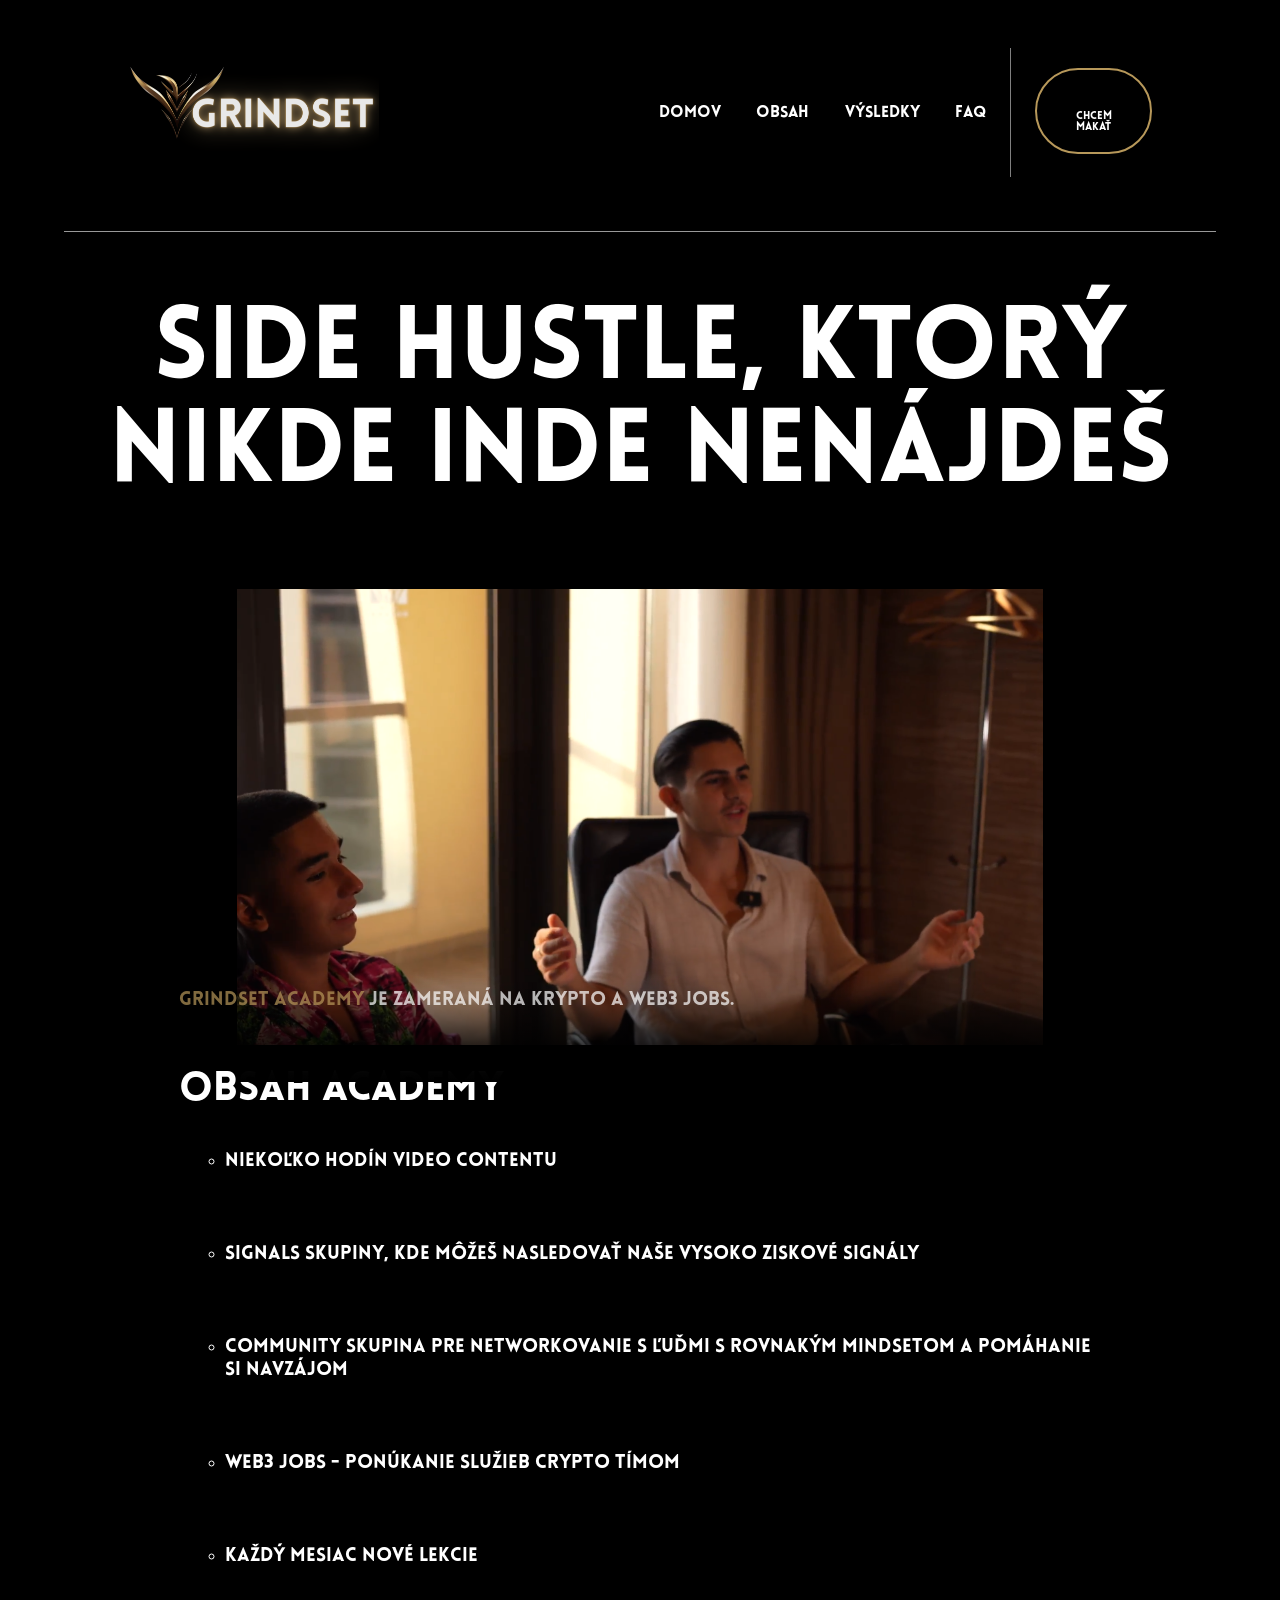
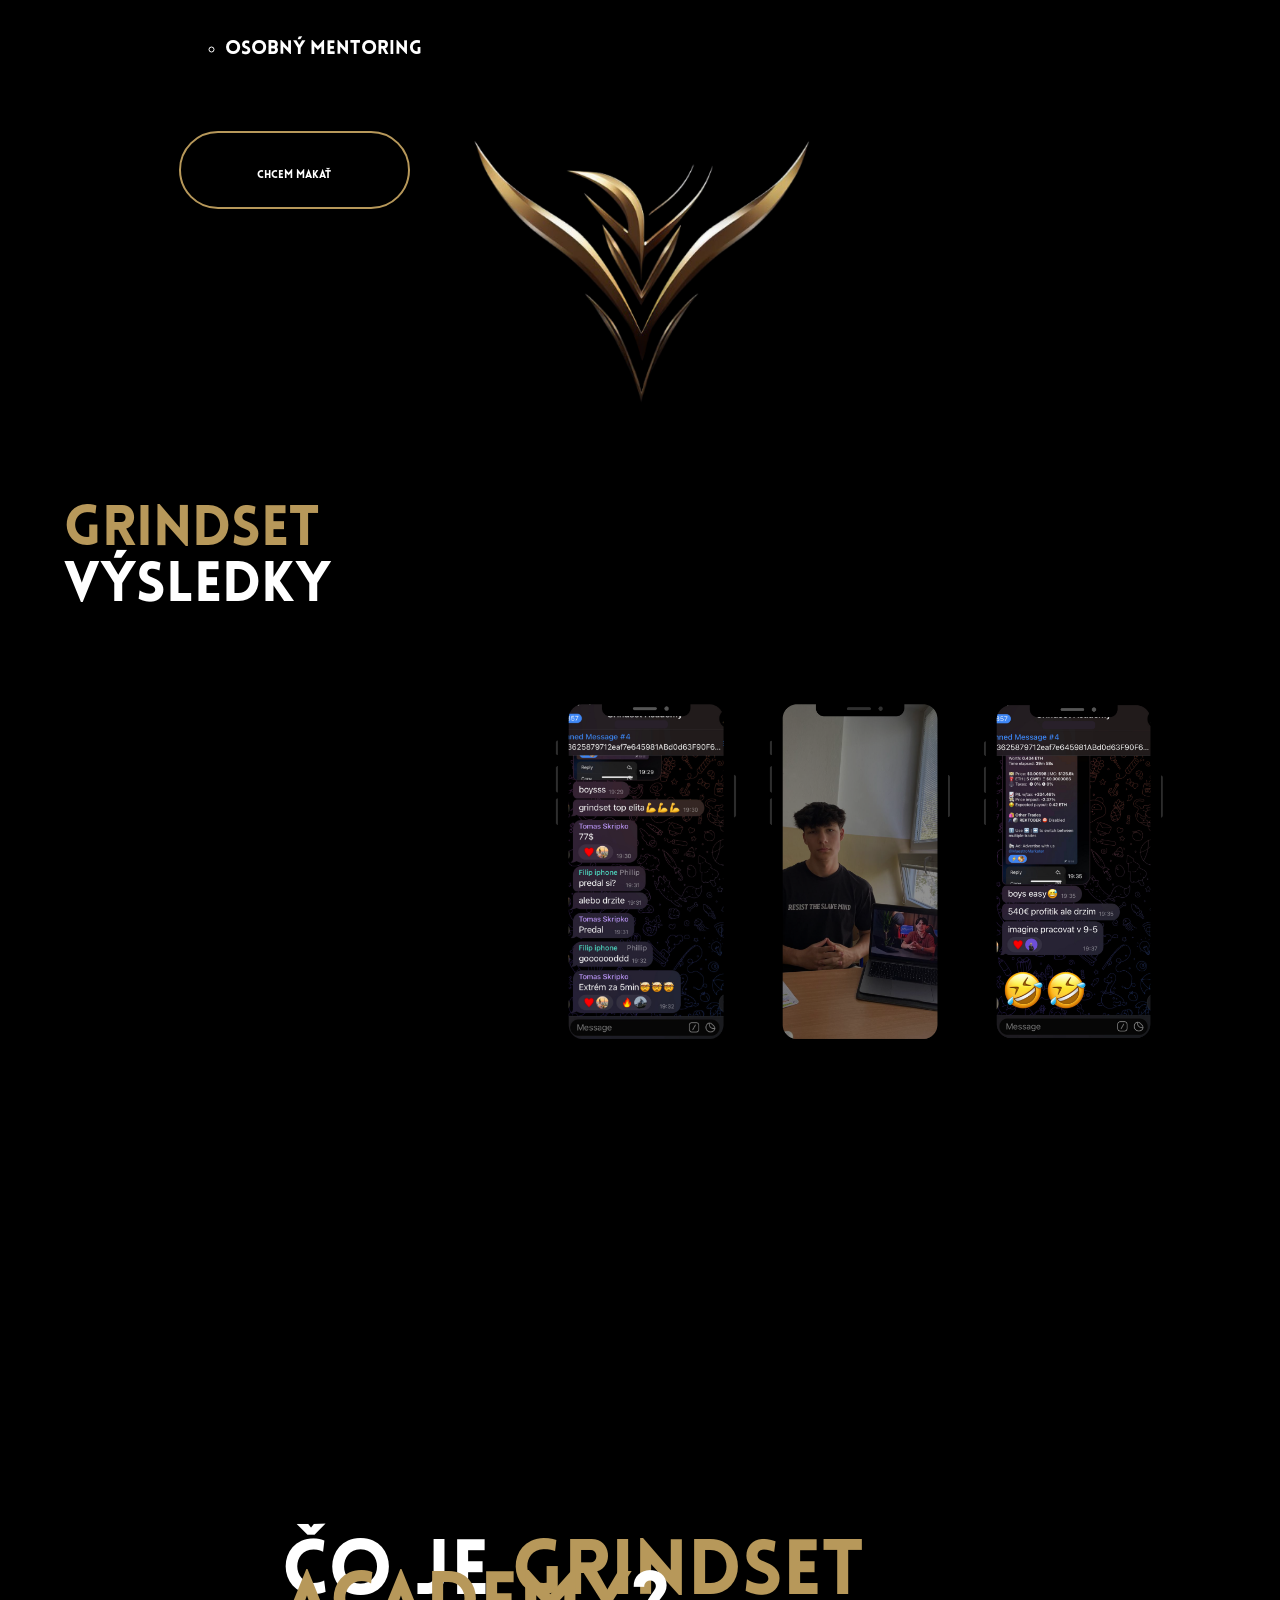
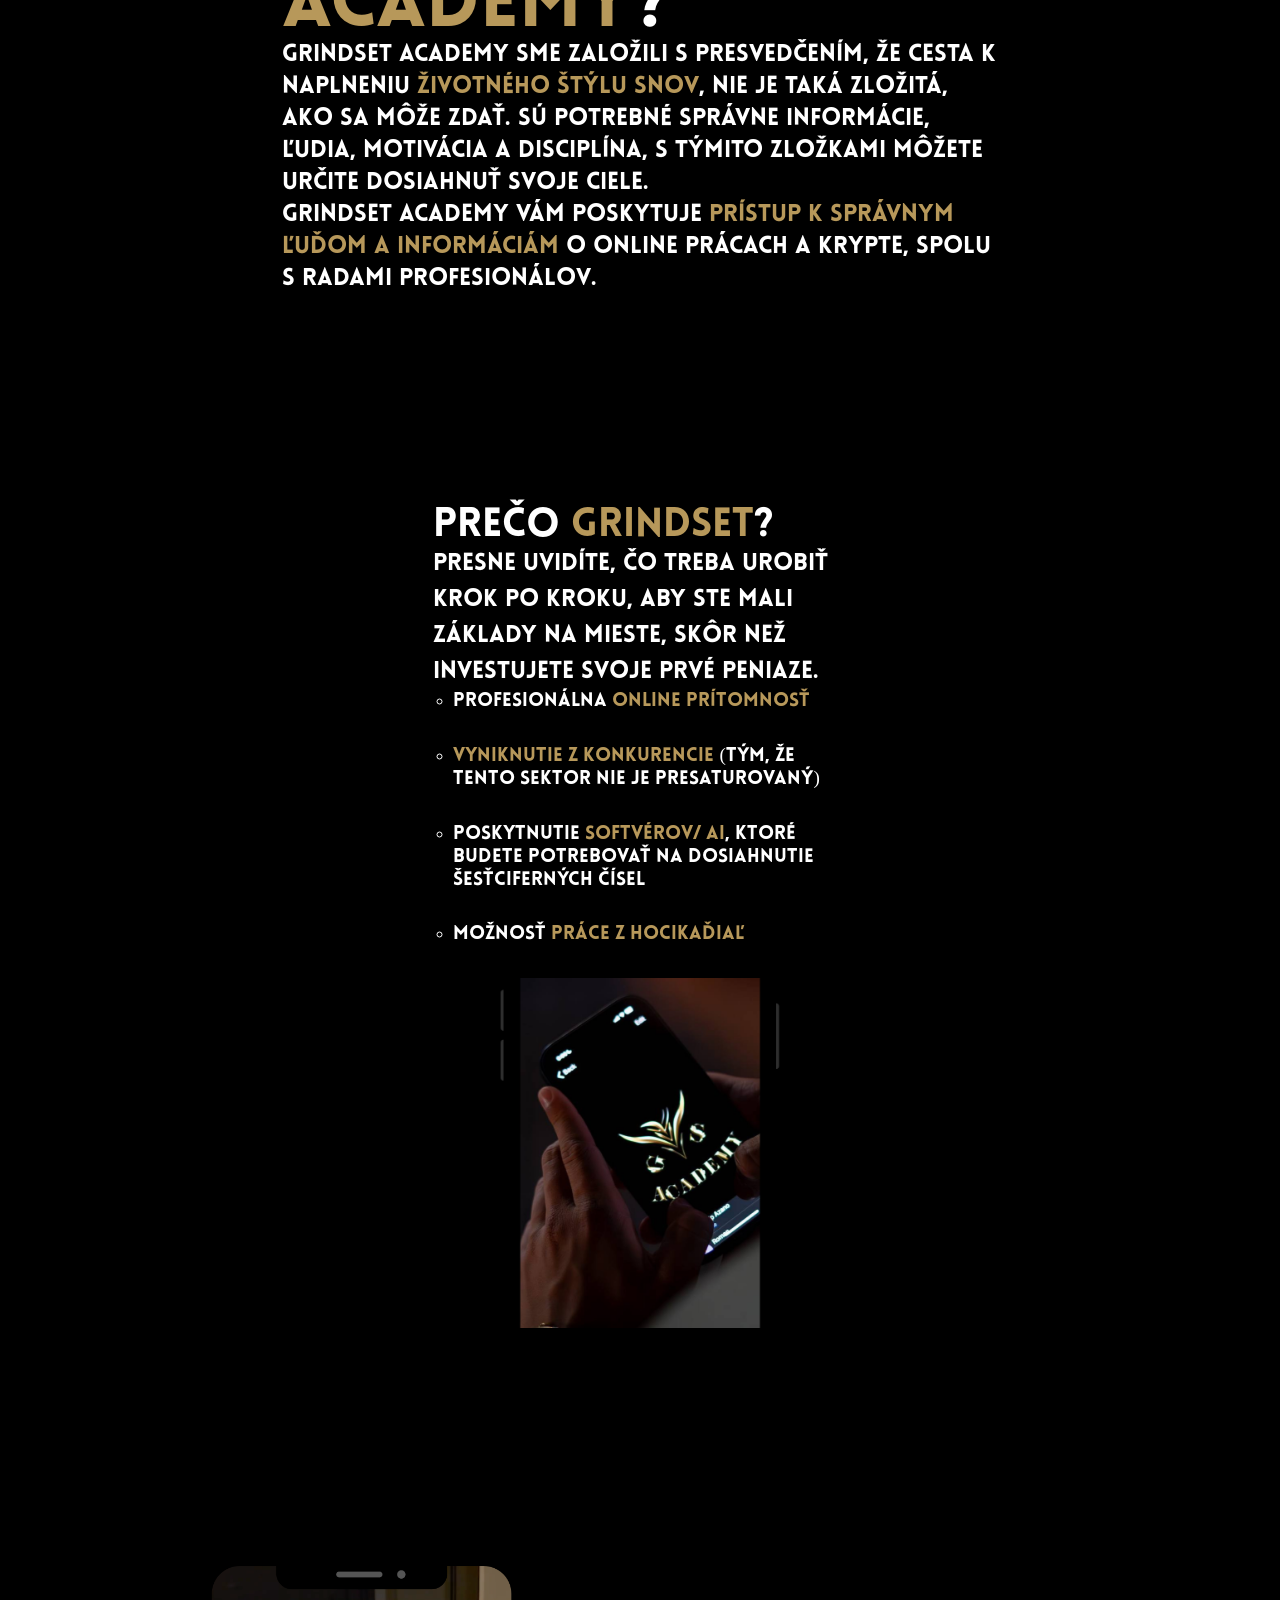
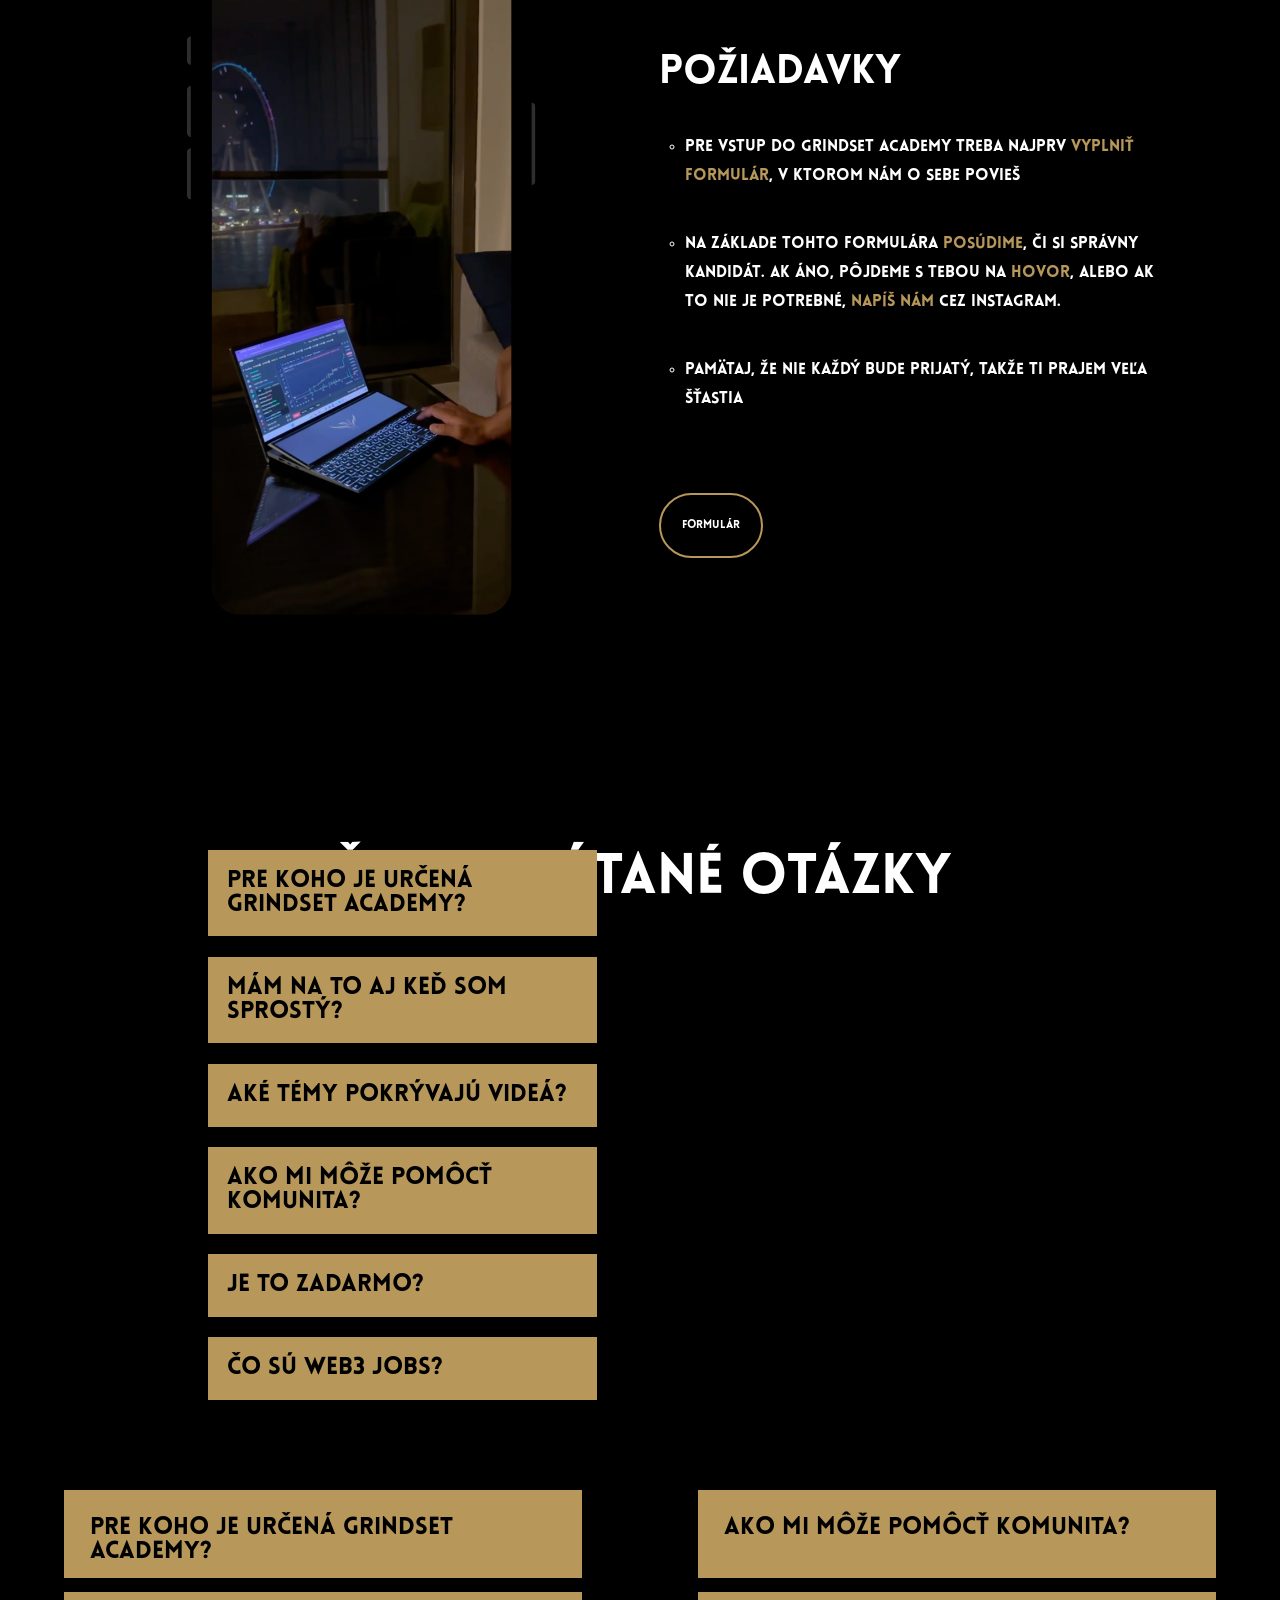
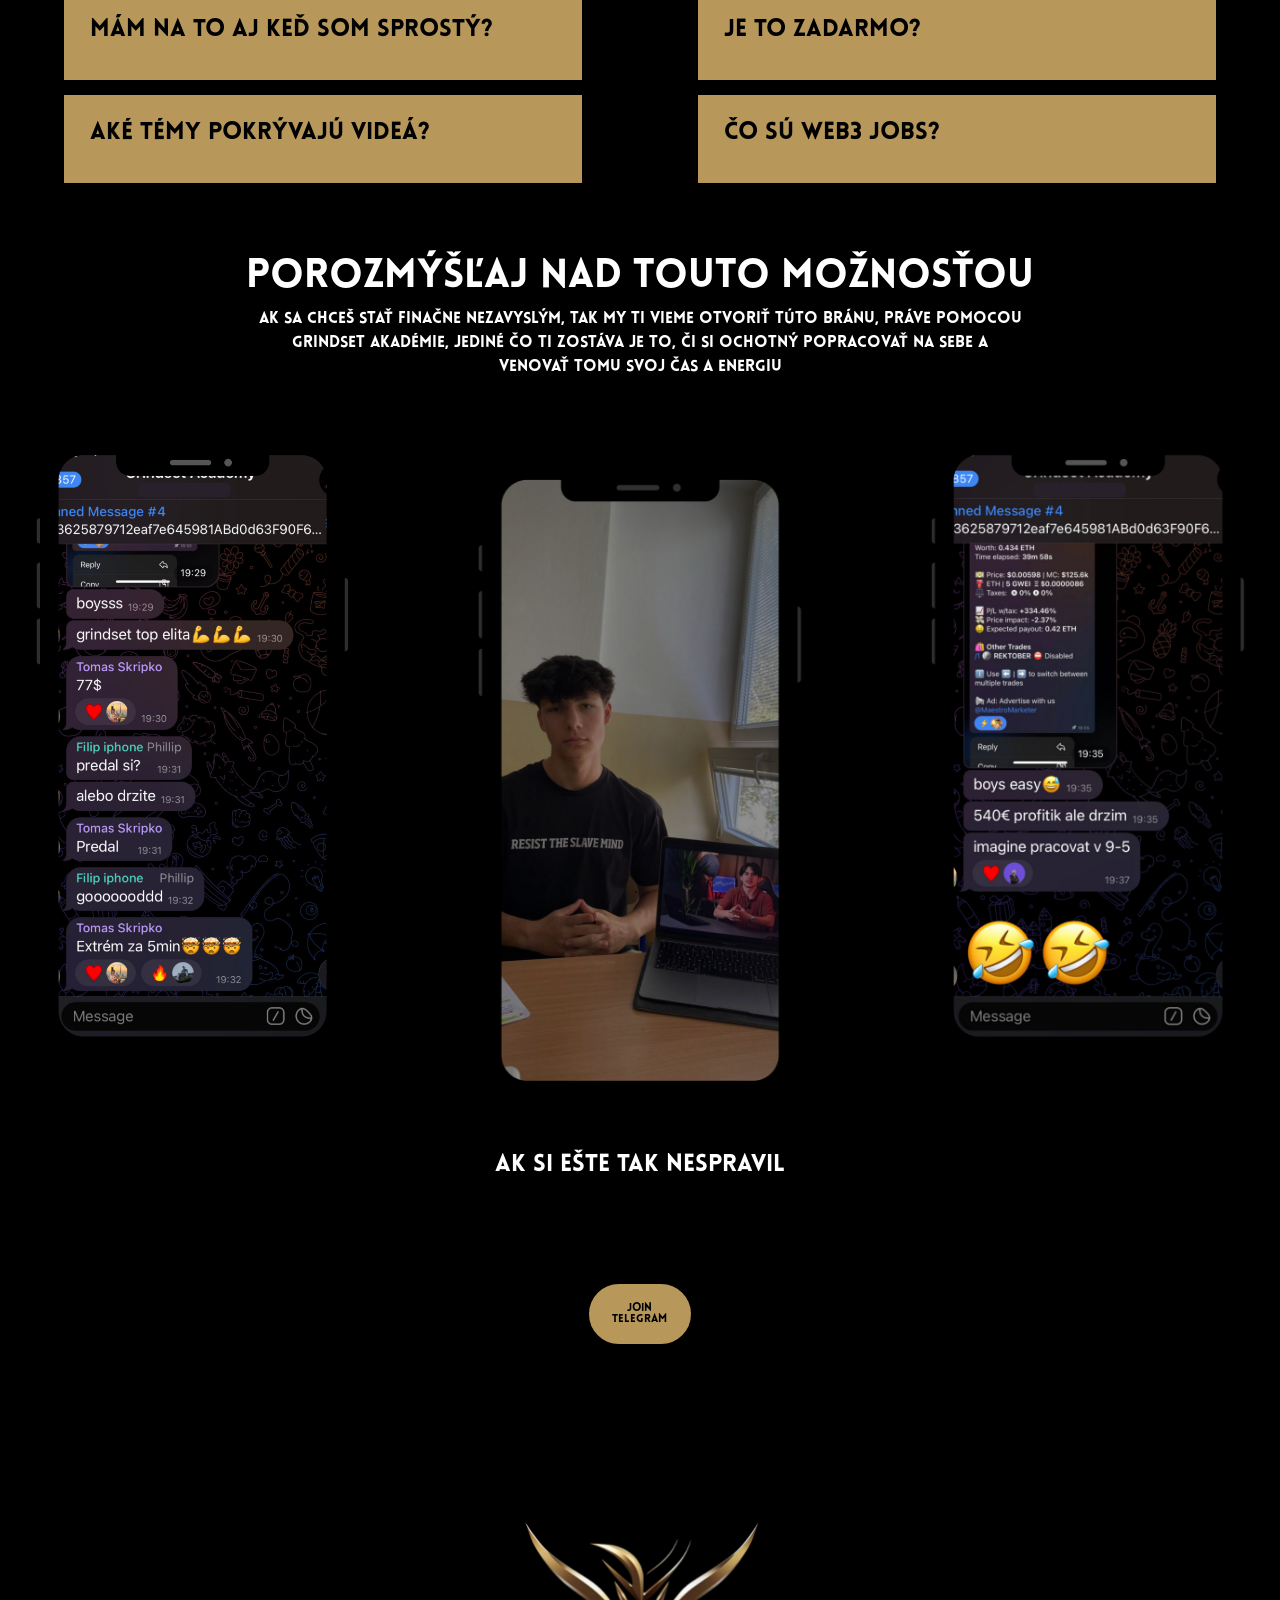
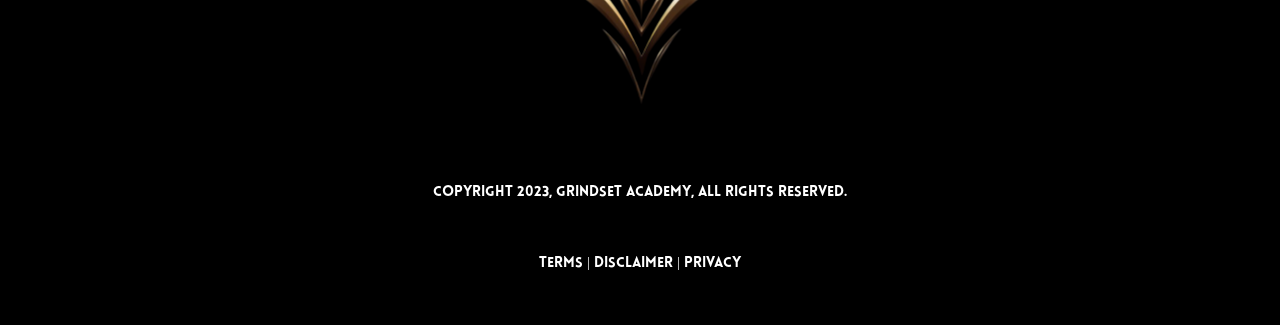
==== index.html @ d661d87b "Add files via upload" ====
<!DOCTYPE html>
<html lang="en">
<head>
    <meta charset="UTF-8">
    <meta name="viewport" content="width=device-width, initial-scale=1.0">
    <link rel="stylesheet" href="styles.css">
    <link rel="icon" type="image/png" href="images/grindset-logo.png">
    <title>Grindset Academy</title>
</head>
<body>
    <header>
        <div class="logo-text"></div>
        <div class="collapsible0 menu computer-disappear">
            <div class=" menu-container computer-disappear">
                <nav>
                    <div class="x"></div>
                    <div class="logo-text"></div>
                    <div class="nav-element"><a href="#video"><p>domov</p></a></div>
                    <div class="nav-element"><a href="#obsah"><p>obsah</p></a></div>
                    <div class="nav-element"><a href="#vysledky1"><p>výsledky</p></a></div>
                    <div class="nav-element"><a href="#faq"><p>faq</p></a></div>
                    <button  class="btn1"  onclick="window.location.href='https://docs.google.com/forms/d/e/1FAIpQLScVzCq7ARFSscQACXhIhkE5M_Nx83m6GFQQzLTy76HOJosaWw/viewform?usp=sf_link'">chcem makať</button>
                </nav>
                <div class="blackness"></div>
            </div>
        </div> 
        <nav class="disappear">
            <div class="nav-element"><a href="#video"><p>domov</p></a></div>
            <div class="nav-element"><a href="#obsah"><p>obsah</p></a></div>
            <div class="nav-element"><a href="#vysledky1"><p>výsledky</p></a></div>
            <div class="nav-element"><a href="#faq"><p>faq</p></a></div>
        </nav>
        <div  class="vertical-line-container disappear" >
            <div  class="vertical-line"></div>
        </div>
        <button  class="btn1 disappear"  onclick="window.location.href='https://docs.google.com/forms/d/e/1FAIpQLScVzCq7ARFSscQACXhIhkE5M_Nx83m6GFQQzLTy76HOJosaWw/viewform?usp=sf_link'">chcem makať</button>
    </header>
    <section id="video">
        <div class="video-text-container">
            <div class="horizontal-line disappear"></div>
            <div class="text"><h1>side hustle, ktorý nikde inde nenájdeš </h1></div>
            <div class="video-container"><video class="video" controls poster="images/poster.png" src="images/grindset-video.mov"></video></div>
        </div>
    </section>
    <section id="obsah">
        <div class="obsah-container">
            <div class="text-container">
                <p class="line1"><span class="gs">GrindSet Academy</span> je zameraná na krypto a Web3 jobs.</p>
                <h2>Obsah Academy</h2>
                <ul>
                    <li>Niekoľko hodín video Contentu</li>
                    <li>Signals skupiny, kde môžeš nasledovať naše vysoko ziskové Signály</li>
                    <li>Community skupina pre networkovanie s ľuďmi s rovnakým mindsetom a pomáhanie si navzájom
                    </li>
                    <li>Web3 jobs - ponúkanie služieb Crypto tímom</li>
                    <li>Každý mesiac nové lekcie</li>  
                    <li>Osobný mentoring</li>
                </ul>
                <button class="btn2" onclick="window.location.href='https://docs.google.com/forms/d/e/1FAIpQLScVzCq7ARFSscQACXhIhkE5M_Nx83m6GFQQzLTy76HOJosaWw/viewform?usp=sf_link'">chcem makať</button>
            </div>
            <div class="image-container"></div>
        </div>
    </section>
    <section id="vysledky1">
        <div class="vysledky-container">
            <h1><span class="gs">GrindSet</span> výsledky</h1>
            <div class="images-container">
                <div class="vysledky-image1"></div>
                <div class="vysledky-image2"></div>
                <div class="vysledky-image3"></div>
            </div>
        </div>
    </section>
    <section id="ogrindsete">
        <div class="ogrindsete-container">
            <h1>Čo je <span class="gs">Grindset academy</span>?</h1>
            <p>Grindset Academy sme založili s presvedčením, že cesta k naplneniu <span class="gs">životného štýlu snov</span>, nie je taká zložitá, ako sa môže zdať. Sú potrebné správne informácie, ľudia, motivácia a disciplína, s týmito zložkami môžete určite dosiahnuť svoje ciele.<br>GrindSet Academy vám poskytuje <span class="gs">prístup k správnym ľuďom a informáciám</span> o online prácach a krypte, spolu s RADAMI PROFESIONáLOV.</p>
        </div>
    </section>
    <section id="text1">
        <div class="text1-container">
            <div class="text-container">
                <h2>Prečo <span class="gs">grindset</span>?</h2>
                <p>Presne uvidíte, čo treba urobiť krok po kroku, aby ste mali základy na mieste, skôr než investujete svoje prvé peniaze.</p>
                <ul>
                    <li>Profesionálna <span class="gs">online prítomnosť</span></li>
                    <li><span class="gs">Vyniknutie z konkurencie</span> (TÝM, žE TENTO SEKTOR NIE JE PRESATUROVANý)</li>
                    <li>POskytnutie <span class="gs">softvérOV/ AI</span>, ktoré budete potrebovať na dosiahnutie šesťciferných čísel

                    </li>
                    <li>možnosť <span class="gs">PRáCe Z hocikaďiaľ</span></li>
                </ul>
            </div>
            <div class="image-container text1"></div>
        </div>
    </section>
    <section id="text2">
        <div class="image-container"></div>
        <div class="text-container">
            <h2>Požiadavky</h2>
            <ul>
                <li>Pre vstup do Grindset Academy treba najprv <span class="gs">vyplniť formulár</span>, v ktorom nám o sebe povieš</li>
                <li>Na základe tohto formulára <span class="gs">posÚdime</span>, či si správny kandidát. Ak áno, PôJDEME s tebou NA <span class="gs">hovor</span>, alebo ak to nie je potrebné, <span class="gs">napíš nám</span> cez Instagram.</li>
                <li>Pamätaj, že nie každý bude prijatý, takže ti prajem veľa šťastia</li>
            </ul>
            <button class="btn2" onclick="window.location.href='https://docs.google.com/forms/d/e/1FAIpQLScVzCq7ARFSscQACXhIhkE5M_Nx83m6GFQQzLTy76HOJosaWw/viewform?usp=sf_link'">formulár</button>
        </div>
    </section>
    <!-- <section id="text3">
        <div class="text-container">
            <p class="line1"><span class="gs">GrindSet Academy</span> je zameraná na krypto a Web3 jobs.</p>
            <h2>Obsah Academy</h2>
            <ul>
                <li>Niekoľko hodín video Contentu</li>
                <li>Signals skupiny, kde môžeš nasledovať naše vysoko ziskové Signály</li>
                <li>Community skupina pre networkovanie s ľuďmi s rovnakým mindsetom a pomáhanie si navzájom
                </li>
                <li>Web3 jobs - ponúkanie služieb Crypto tímom</li>
                <li>Každý mesiac nové lekcie</li>
                <li>Osobný mentoring</li>
            </ul>
        </div>
        <div class="image-container"></div>
    </section>  -->
    <section id="faq">
        <div class="faq-container">
            <h1>Často pýtané otázky</h1>
            <div class="row-container computer-disappear">     
                <div class="row1">
                    <div class="question">
                        <h3 class="gs">Pre koho je určená GrindSet Academy?</h3>
                        <p>GrindSet Academy je vhodná pre MAKAČOV, ktorí majú záujem o kariéru v oblastiach Crypto a Web3. Bez ohľadu na to, či si začiatočník alebo skúsený profesionál, naše zdroje a mentorstvo vám môžu pomôcť posunúť sa v kariére vpred.</p>
                    </div>
                    <div class="question">
                        <h3 class="gs">Mám na to aj keď som sprostý?</h3>
                        <p>ANO, LEN BUDEŠ MUSIEŤ VIAC DRiEŤ</p>
                    </div>
                    <div class="question">
                        <h3 class="gs">Aké témy pokrývajú videá?</h3>
                        <p>Naše video obsahuje široký zoznam tém súvisiacich s Crypto a Web3, vrátane obchodovania s kryptomenami, DeFi, NFT, smart kontraktov ATĎ. Nájdete obsah vhodný pre začiatočníkov aj pokročilých študentov.</p>
                    </div>
                    <div class="question">
                        <h3 class="gs">Ako mi môže pomôcť KOMUNITA?</h3>
                        <p>GrindSet je IBA na pozvanie pre ambicióznych jednotlivcov. Spoločne objavujeme nové príležitosti a rozvíjame projekty prostredníctvom vynikajúceho networkingu v našej komunite.</p>
                    </div>
                    <div class="question">
                        <h3 class="gs">JE TO ZADARMO?</h3>
                        <p>NIE, ALE DALI SME To ZA SYMBOLICKú CENU, KOTRú SA DOZVIEš NA PRiVATE HOVORE S NAMI, POTOM čO SA NáM Osvečíš,  žE SI DOBRý FIT do našej akadémie pomojcou VYPLNENia FORMULáru</p>
                    </div>
                    <div class="question">
                        <h3 class="gs">Čo sú web3 jobs?</h3>
                        <p>ponúkanie služieb krypto tímom</p>
                    </div>
                </div>
            </div>
        </div>
                <!-- COMPUTER FAQ -->
        <div class="row-container disappear">     
            <div class="row1">
                <div class="question">
                    <h3 class="gs">Pre koho je určená GrindSet Academy?</h3>
                    <p>GrindSet Academy je vhodná pre MAKAČOV, ktorí majú záujem o kariéru v oblastiach Crypto a Web3. Bez ohľadu na to, či si začiatočník alebo skúsený profesionál, naše zdroje a mentorstvo vám môžu pomôcť posunúť sa v kariére vpred.</p>
                </div>
                <div class="question">
                    <h3 class="gs">Mám na to aj keď som sprostý?</h3>
                    <p>ANO, LEN BUDEŠ MUSIEŤ VIAC DRiEŤ</p>
                </div>
                <div class="question">
                    <h3 class="gs">Aké témy pokrývajú videá?</h3>
                    <p>Naše video obsahuje široký zoznam tém súvisiacich s Crypto a Web3, vrátane obchodovania s kryptomenami, DeFi, NFT, smart kontraktov ATĎ. Nájdete obsah vhodný pre začiatočníkov aj pokročilých študentov.</p>
                </div>
            </div>
            <div class="row2">
                <div class="question">
                    <h3 class="gs">Ako mi môže pomôcť KOMUNITA?</h3>
                    <p>GrindSet je IBA na pozvanie pre ambicióznych jednotlivcov. Spoločne objavujeme nové príležitosti a rozvíjame projekty prostredníctvom vynikajúceho networkingu v našej komunite.</p>
                </div>
                <div class="question">
                    <h3 class="gs">JE TO ZADARMO?</h3>
                    <p>NIE, ALE DALI SME To ZA SYMBOLICKú CENU, KOTRú SA DOZVIEš NA PRiVATE HOVORE S NAMI, POTOM čO SA NáM Osvečíš,  žE SI DOBRý FIT do našej akadémie pomojcou VYPLNENia FORMULáru</p>
                </div>
                <div class="question">
                    <h3 class="gs">Čo sú web3 jobs?</h3>
                    <p>ponúkanie služieb krypto tímom</p>
                </div>
            </div>
        </div>
    </section>
    <section id="porozmyslaj">
        <div class="porozmyslaj-container">        
            <h2>Porozmýšľaj nad touto možnosťou</h2>
            <p>AK SA CHCEš STAť FINAčNE NEzAVYSLým, tAK My TI VIEME OTVOriť túto bráNu, práve pomocou <br>
                grindset akadémie, JEDINé čO ti zostáva JE TO, či SI OCHOtný popracovať na SebE A <br>
                 VENOVAť tomu svoj čas a energiu </p>  </div> 
    </section>
    <section id="vysledky2">
        <div class="vysledky-container">
            <div class="vysledky-image1"></div>
            <div class="vysledky-image2"></div>
            <div class="vysledky-image3"></div>
        </div>
        <h2>ak si ešte tak nespravil</h2>
        <button>join <br> telegram</button>
    </section>
    <footer>
        <div class="img"></div>
        <p>Copyright 2023, grindset academy, All rights reserved.</p>
        <p><span class="clickable" onclick="window.location.href='terms-disclaimer-privacy.html'">Terms</span> | 
            <span class="clickable" onclick="window.location.href='terms-disclaimer-privacy.html'">Disclaimer</span> | 
            <span class="clickable" onclick="window.location.href='terms-disclaimer-privacy.html'">Privacy</span></p>
    </footer>
    <script src="script.js"></script>
</body>
</html>
---- styles.css ----
*{
    margin: 0px;
    padding: 0px;
    scrollbar-color: var(--golden);
    background-size: cover;
    box-sizing: border-box;
    scroll-behavior: smooth;
   }
@font-face {
    font-family: 'Lovelo';
    src: url(fonts/Lovelo\ Black.otf);
}
mark{
    background-color: var(--golden);
}
:root{
--golden: #b7985a;
--purple: #3D2760;
--lightpurple: #B192C1;
}
body{
    padding: 0;
    margin: 0;
    height: 1417vh;
    display: grid;  
    grid-template-columns: 1fr;
    grid-template-rows: 0.09fr 0.93fr 1.1fr 2.8fr 0.8fr 1.7fr 1.7fr 1fr  /*1fr*/ 0.75fr 2.5fr 0.8fr;
    grid-template-areas: 
    "header"
    "video"
    "obsah"
    "vysledky1"
    "ogrindsete"
    "text1"
    "text2"
    /*"text3"*/
    "faq"
    "porozmyslaj"
    "vysledky2"
    "footer";
    background-color: black;
    font-family: 'Lovelo';
    color: white;
}
h1, h2, h3{
    font-weight: normal;
}
h2{
    font-size: 6cqi;
    line-height: 300%;
}
header{
    display: flex;
    flex-direction: row;
    align-items: end;
    justify-content: space-between;
    padding: 0% 4%;
    grid-area: header;
}
.menu{
    height: 75%;
    width: 20%;
    background-image: url(images/menu.png);
    background-size: 50%;
    background-repeat: no-repeat;
    background-position: center;
}
.logo-text{
    height: 100%;
    width: 50%;
    background-image: url(images/grindset-logo-text.png);
    background-size: 90%;
    background-repeat: no-repeat;
    background-position: center;
}
.menu-container{
    bottom: 2%;
    right: 4%;
    left: 0 ;
    display: flex;
    flex-direction: row;
    position: absolute;
    height: 100%;
    width: 100%;
    overflow: hidden;
    max-height: 0;
    opacity: 0;
    transition: all .3s;
}
.collapsible0--expanded > .menu-container{
    max-height: 100vh;
    opacity: 1;
}
.blackness{
    height: 100%;
    width: 40%;
    background-color: black;
    opacity: 50%;
}
 .menu-container nav {
    display: flex;
    flex-direction: column;
    align-items: start;
    justify-content: left;
    height: 100%;
    width: 60%;
    gap: 6%;
    padding: 5% 10%;
    background-color: black;
}
.menu-container nav .x{
    position: absolute;
    margin-left: 45%;
    width: 5%;
    height: 2.5%;
    background-size: 50%;
    background-position: center;
    background-repeat: no-repeat;
    background-image: url(images/x.png);
}
.menu-container .logo-text{
    background-size: cover;
    height: 6%;
    width: 100%;
}
.menu-container .btn1{
    padding: 5% 5%;
    width: 100%;
}
nav a{
    text-decoration: none;
}
nav p{
    color: white;
}
nav p:hover{
    color: var(--golden);
}
/*
.vertical-line-container{
    height: 100%;
    padding-top: 3%;
    width: 1%;
    display: flex;
    flex-direction: row;
    align-items: center;
    justify-content: center;
}
.vertical-line{
    opacity: 50%;
    height: 70%;
    width: 5%;
    background-color: white;
}
*/
#video{
    display: flex;
    flex-direction: column;
    align-items: center;
    justify-content: end;
    grid-area: video;
}
.video-text-container{
    height: 100%;
    width: 90%;
    display: flex;
    flex-direction: column;
    align-items: center;
    justify-content: center;    
}
#video h1{
    font-size: 8cqi;
}
.text{ 
    text-align: center;
}
.video-container{
    width: 90%;
    height: 40%;
}
.video{
    width: 100%;
    height: 100%;
}
#obsah{
    display: flex;
    flex-direction: column;
    align-items: center;
    justify-content: start;
    grid-area: obsah;
}
.obsah-container{
    display: flex;
    flex-direction: column;
    align-items: center;
    justify-content: start;
    height: 100%;
    width: 80%;
}
#obsah .text-container{
    display: flex;
    flex-direction: column;
    align-items: left;
    justify-content: center;
    width: 100%;
    height: 60%;
}

.line1{
    font-size: 3cqi;
    opacity: 70%;
    line-height: 150%;
}
.gs{
    color: var(--golden);
}
ul{
    font-size: 4cqi;
    padding-left: 5%;
list-style-type: circle;
}
li{
    margin-bottom: 8%;  
    line-height: 120%;
}
button{
    width: 40%;
    border-radius: 100px;
    border: solid 2px var(--golden); 
    background-color: transparent;
    font-family: 'Lovelo';
    color: white;
    padding: 4% 2%;
    font-size: 3cqi;
}
button:hover{
    cursor: pointer;
    color: var(--golden);
}


#vysledky1{
    display: flex;
    align-items: end;
    justify-content: center;
    grid-area: vysledky1;
}
.vysledky-container{
    display: flex;
    flex-direction: column;
    align-items: center;
    justify-content: center;
    gap: 2%;
    width: 100%;
    height: 100%;
}
.images-container{
    display: flex;
    flex-direction: column;
    align-items: center;
    justify-content: space-between;
    width: 80%;
    height: 88%;
}
.vysledky-image1, .vysledky-image2, .vysledky-image3{
    background-repeat: no-repeat;
    background-size: contain;
    background-position: center;
    width: 90%;
    height: 33%;
}
.vysledky-image1{
    background-image: url(images/vysledky-img1.png);
}
.vysledky-image2{
    background-image: url(images/vysledky-img2.png);
}
.vysledky-image3{
    background-image: url(images/vysledky-img3.png);
}
#ogrindsete{
    display: flex;
    align-items: center;
    justify-content: center;
    grid-area: ogrindsete;
}
.ogrindsete-container{
    display: flex;
    flex-direction: column;
    align-items: center;
    justify-content: end;
    height: 90%;
    width: 80%;
    text-align: left;
    gap: 5%;
    line-height: 200%;
}
.ogrindsete-container h1 {
    font-size: 6cqi;
}
#ogrindsete p {
    font-size: 4cqi;
}
#text1{
    display: flex;
    align-items: center;
    justify-content: center;
    grid-area: text1;
}
.text1-container{
    display: flex;
    flex-direction: column;
    align-items: center;
    justify-content: center;
    height: 100%;
    width: 80%;
}
#text1 .text-container {
    height: 55%;
    display: flex;
    flex-direction: column;
    align-items: left;
    justify-content: start;
    gap: 1%;
}
#text1 .text-container h2{
    line-height: normal;
}
#text1 .text-container p{
    font-size: 4cqi;
    line-height: 150%;
}
.low-opacity{
    opacity: 0.7;
}
#text1 .image-container{
    height: 40%;
    width: 90%;
    background-size: contain;
    overflow: hidden;
    background-image: url(images/text1-img.png);
    box-sizing: border-box;
    background-repeat: no-repeat;
}
#text2{
    display: flex;
    flex-direction: column-reverse;
    align-items: center;
    justify-content: start;
    padding: 0% 10%;
    grid-area: text2;   
}
#text2 .text-container {
    height: 55%;
    display: flex;
    flex-direction: column;
    align-items: left;
    justify-content: start;
    padding-top: 20%;
    gap: 1%;
}
#text2 .text-container h2{
    line-height: normal;
}
#text2 .text-container li{
    font-size: 1rem;
    line-height: 150%;
}
#text2 .btn2{
    height: 8%;
}
#text2 .image-container{
    height: 40%;
    width: 90%;
    background-size: contain;
    overflow: hidden;
    background-image: url(images/text2-img.png);
    box-sizing: border-box;
}
#text3{
    display: flex;
    flex-direction: row;
    align-items: center;
    justify-content: space-evenly;
    padding: 5% 5%;
    grid-area: text3;
}
#text3 .image-container{
    background-image: url(images/text3-img.png);
}

#faq{
    display: flex;
    flex-direction: column;
    align-items: center;
    justify-content: center;
    grid-area: faq;
}
.faq-container{
    display: flex;
    flex-direction: column;
    align-items: center;
    justify-content: center;
    width: 75%;
    height: 90%;
}
#faq h2{
    font-size: 200%;
}
.row-container{
    width: 100%;
    height: 100%;
    display: flex;
    flex-direction: column;
    align-items: start;
    justify-content: start;
    font-size: 1rem;
    padding-top: 5%;
}
.row1, .row2{
    width: 100%;
    height: 100%;
    display: flex;
    flex-direction: column;
    align-items: center;
    justify-content: start;
    gap: 4%;
}
.question{
    width: 100%;
    height: auto;
    padding: 5% 5%;
    display: flex;
    flex-direction: column;
    align-items: left;
    justify-content: center;
    gap: 1%;
    background-color: #b7985a;
}
#faq h2{    
    line-height: normal;
}
#faq p{
    display: none;
    line-height: 150%;
}
#faq h3{
    color: black;
    font-weight: normal;
    font-size: 1rem;
}
#porozmyslaj{
    display: flex;
    flex-direction: column;
    align-items: center;
    justify-content: end;
    grid-area: porozmyslaj;
}
.porozmyslaj-container{
    display: flex;
    flex-direction: column;
    align-items: center;
    justify-content: start;
    text-align: center;
    height: 95%;
    width: 80%;
}
#porozmyslaj h2{
    line-height: 150%;
}
#porozmyslaj p{
    line-height: 150%;
}
#porozmyslaj button{
    width: 10%;
    height: 150%;
}
#vysledky2{
    display: flex;
    flex-direction: column;
    align-items: center;
    justify-content: end;
    grid-area: vysledky2;
}
#vysledky2 .vysledky-container{
    height: 90%;
}
#vysledky2 h2{
    font-size: 1.5rem;
}
#vysledky2 button{
    height: 3%;
    width: 30%;
    text-align: center;
    padding: 1% 1%;
    margin: auto;
    background-color: var(--golden);
    color: black;
}
#vysledky2 button:hover{
    background-color: transparent;
    color: var(--golden);
}
footer{
    grid-area: footer;
    display: flex;
    flex-direction: column;
    align-items: center;
    justify-content: space-evenly;
    text-align: center;
}
footer p{
    font-size: 0.6rem;
}
footer .img{
    width: 30%;
    height: 50%;
    background-image: url(images/grindset-logo.png);
    background-repeat: no-repeat;
    background-position: center;
    background-size: contain;
}
.clickable:hover{
    color: var(--golden);
    cursor: pointer;
}
.terms{
    line-height: 200%;
    padding: 5% 5%;
    height: 600vh;
    display: grid;  
    grid-template-columns: 1fr;
    grid-template-rows: 2.5fr 2.5fr 2.5fr;
    grid-template-areas: 
    "terms"
    "privacy"
    "disclaimer"
}
.domov-btn-container{
    width: 100%;
    height: 30%;
    margin: 2%;
}
.domov-btn{
    width: 8%;
    height: 100%;
}
.disappear{
    display: none;
}
@media (min-width: 768px) {
    .disappear{
        display: flex;
    }
    .computer-disappear{
        display: none;
    }
    .menu{
        opacity: 0;
    }
    *{
        margin: 0px;
        padding: 0px;
        scrollbar-color: black;
        background-size: cover;
        box-sizing: border-box;
        scroll-behavior: smooth;
       }
    @font-face {
        font-family: 'Lovelo';
        src: url(fonts/Lovelo\ Black.otf);
    }
    mark{
        background-color: var(--golden);
    }
    :root{
    --golden: #b7985a;
    --purple: #3D2760;
    --lightpurple: #B192C1;
    }
    body{
        padding: 0px;
        margin: 0px;
        height: 925vh;
        display: grid;  
        grid-template-columns: 1fr;
        grid-template-rows: 0.12fr 0.88fr 1fr 1fr 0.5fr 1fr 1fr 1fr  /*1fr*/ 0.25fr 1fr 0.5fr;
        grid-template-areas: 
        "header"
        "video"
        "obsah"
        "vysledky1"
        "ogrindsete"
        "text1"
        "text2"
        /*"text3"*/
        "faq"
        "porozmyslaj"
        "vysledky2"
        "footer";
        background-color: black;
        font-family: 'Lovelo';
        color: white;
    }
    h1, h2, h3{
        font-weight: normal;
    }

    header{
        display: flex;
        flex-direction: row;
        align-items: top;
        justify-content: left;
        padding: 0% 10%;
        gap: 2%;
        grid-area: header;
    }
    .logo-text{
        height: 100%;
        width: 30%;
        background-image: url(images/grindset-logo-text.png);
        background-size: 100%;
        background-repeat: no-repeat;
        background-position: right;
    }
    nav{
        display: flex;
        flex-direction: row;
        align-items: center;
        justify-content: right;
        height: 100%;
        width: 70%;
        gap: 6%;
        padding-top: 2%;
    }
    nav a{
        text-decoration: none;
    }
    nav p{
        color: white;
    }
    nav p:hover{
        color: var(--golden);
    }
    .vertical-line-container{
        height: 100%;
        padding-top: 2%;
        width: 1%;
        display: flex;
        flex-direction: row;
        align-items: center;
        justify-content: center;
    }
    .vertical-line{
        opacity: 50%;
        height: 70%;
        width: 5%;
        background-color: white;
    }
    button{
        border-radius: 100px;
        border: solid 2px var(--golden); 
        background-color: transparent;
        font-family: 'Lovelo';
        color: white;
        margin-bottom: 5%;
        font-size: 70%;
    }
    button:hover{
        cursor: pointer;
        color: var(--golden);
    }
    .btn1{
        height: 40%;
        width: 13%; 
        margin-top: 4.5%;
    }
    #video{
        display: flex;
        flex-direction: column;
        align-items: center;
        justify-content: start;
        grid-area: video;
        padding-top: 2%;
    }
    .horizontal-line{
        opacity: 60%;
        width: 100%;
        height: 0.09%;
        margin-bottom: 6%;
        background-color: white;
    }
    .text{ 
        text-align: center;
        margin-bottom: 4%;
    }
    h1{
        font-size: 350%;
    }
    .video-container{
        width: 70%;
        height: 70%;
    }
    .video{
        width: 100%;
        height: 100%;
    }
    #obsah{
        display: flex;
        flex-direction: row;
        align-items: center;
        justify-content: space-evenly;
        padding: 5% 5%;
        grid-area: obsah;
    }
    .text-container{
        display: flex;
        flex-direction: column;
        align-items: left;
        justify-content: center;
        width: 45%;
        height: 100%;
    }
    .line1{
        font-size: 120%;
        opacity: 70%;
        line-height: 300%;
    }
    .gs{
        color: var(--golden);
    }
    h2{
        font-size: 250%;
        line-height: 300%;
    }
    ul{
        font-size: 120%;
        padding-left: 5%;
    list-style-type: circle;
    }
    li{
        margin-bottom: 8%;  
        line-height: 120%;
    }
    
    .image-container{
        width: 45%;
        height: 100%;
        background-image: url(images/grindset-logo.png);
        background-repeat: no-repeat;
        background-position: center;
        background-size: contain;
    }
    .btn2{
        height: 6%;
        width: 25%; 
    }
    #vysledky1{
        display: flex;
        flex-direction: column;
        align-items: center;
        justify-content: space-between;
        padding: 0% 5%;
        padding-bottom: 5%;
        grid-area: vysledky1;
    }
    .vysledky-container{
        display: flex;
        flex-direction: row;
        align-items: start;
        justify-content: space-between;
        width: 100%;
        height: 90%;
    }
    .vysledky-image1, .vysledky-image3{
        width: 30%;
        background-repeat: no-repeat;
        background-size: contain;
        background-position: center;
        height: 90%;
    }
    .vysledky-image1{
        background-image: url(images/vysledky-img1.png);
    }
    .vysledky-image3{
        background-image: url(images/vysledky-img3.png);
        width: 30%;
        height: 90%;
    }
    .vysledky-image2{
        width: 30%;
        height: 100%;
        background-repeat: no-repeat;
        background-size: contain;
        background-position: center;
        background-image: url(images/vysledky-img2.png);
    }
    .images-container{
        display: flex;
        flex-direction: row;
        align-items: center;
        justify-content: center;
    }
    #ogrindsete{
        display: flex;
        flex-direction: column;
        align-items: center;
        justify-content: start;
        padding: 5% 15%;
        text-align: center;
        gap: 15%;
        line-height: 200%;
        grid-area: ogrindsete;
    }
    #ogrindsete p {
        font-size: 150%;
    }
    #text1{
        display: flex;
        flex-direction: row;
        align-items: center;
        justify-content: space-evenly;
        padding: 5% 5%;
        grid-area: text1;
    }
    #text1 .text-container {
        width: 45%;
        height: 100%;
        display: flex;
        flex-direction: column;
        align-items: left;
        justify-content: center;
        gap: 5%;
        padding-top: 5%;
    }
    #text1 .text-container h2{
        line-height: normal;
    }
    #text1 .text-container p{
        font-size: 150%;
        line-height: 150%;
    }
    .low-opacity{
        opacity: 0.7;
    }
    #text1 .image-container{
        width: 45%;
        height: 100%;
        background-size: 80%;
        background-image: url(images/text1-img.png);
    }
    #text2{
        display: flex;
        flex-direction: row;
        align-items: center;
        justify-content: space-evenly;
        padding: 5% 5%;
        grid-area: text2;
    }
    #text2 .text-container {
        width: 45%;
        height: 100%;
        display: flex;
        flex-direction: column;
        align-items: left;
        justify-content: center;
        gap: 5%;
        padding-top: 5%;
    }
    #text2 .text-container li{
        line-height: 180%;
    }
    #text2 .image-container{
        width: 45%;
        height: 100%;
        background-size: 80%;
        background-image: url(images/text2-img.png);
    }
    #text2 button{
        height: 6%;
        width: 20%;
    }
    #text3{
        display: flex;
        flex-direction: row;
        align-items: center;
        justify-content: space-evenly;
        padding: 5% 5%;
        grid-area: text3;
    }
    #text3 .image-container{
        background-image: url(images/text3-img.png);
    }
    
    #faq{
        display: flex;
        flex-direction: column;
        align-items: center;
        justify-content: space-between;
        padding: 5% 5%;
        padding-bottom: 0%;
        grid-area: faq;
    }
    .row-container{
        width: 100%;
        height: 100%;
        display: flex;
        flex-direction: row;
        align-items: end;
        justify-content: space-between;
    }
    .row1, .row2{
        width: 45%;
        height: 90%;
        display: flex;
        flex-direction: column;
        align-items: center;
        justify-content: end;
        gap: 5%;
    }
    .question{
        width: 100%;
        height: 30%;
        display: flex;
        flex-direction: column;
        align-items: left;
        justify-content: start;
        gap: 10%;
    }
    #faq h2{
        line-height: normal;
    }
    #faq p{
        line-height: 150%;
    }
    #faq h3{
        font-weight: normal;
        font-size: 150%;
    }
    #porozmyslaj{
        display: flex;
        flex-direction: column;
        align-items: center;
        justify-content: start;
        text-align: center;
        padding: 0% 5%;
        padding-top: 5%;
        grid-area: porozmyslaj;
    }
    #porozmyslaj h2{
        line-height: 150%;
    }
    #porozmyslaj p{
        line-height: 150%;
    }
    #porozmyslaj button{
        width: 10%;
        height: 150%;
    }
    #vysledky2{
        display: flex;
        flex-direction: column;
        align-items: center;
        justify-content: end;
        grid-area: vysledky2;
    }
    #vysledky2 .vysledky-container{
        height: 70%;
    }
    #vysledky2 button{
        height: 6%;
        width: 8%;
        background-color: var(--golden);
        color: black;
    }
    #vysledky2 button:hover{
        background-color: transparent;
        color: var(--golden);
    }
    footer{
        grid-area: footer;
        display: flex;
        flex-direction: column;
        align-items: center;
        justify-content: space-evenly;
    }
    footer p{
        font-size: 90%;
    }
    footer .img{
        width: 30%;
        height: 50%;
        background-image: url(images/grindset-logo.png);
        background-repeat: no-repeat;
        background-position: center;
        background-size: contain;
    }
    .clickable:hover{
        color: var(--golden);
        cursor: pointer;
    }
    .terms{
        line-height: 200%;
        padding: 5% 5%;
        height: 600vh;
        display: grid;  
        grid-template-columns: 1fr;
        grid-template-rows: 2.5fr 2.5fr 2.5fr;
        grid-template-areas: 
        "terms"
        "privacy"
        "disclaimer"
    }
    .domov-btn-container{
        width: 100%;
        height: 30%;
        margin: 2%;
    }
    .domov-btn{
        width: 8%;
        height: 100%;
    }
}
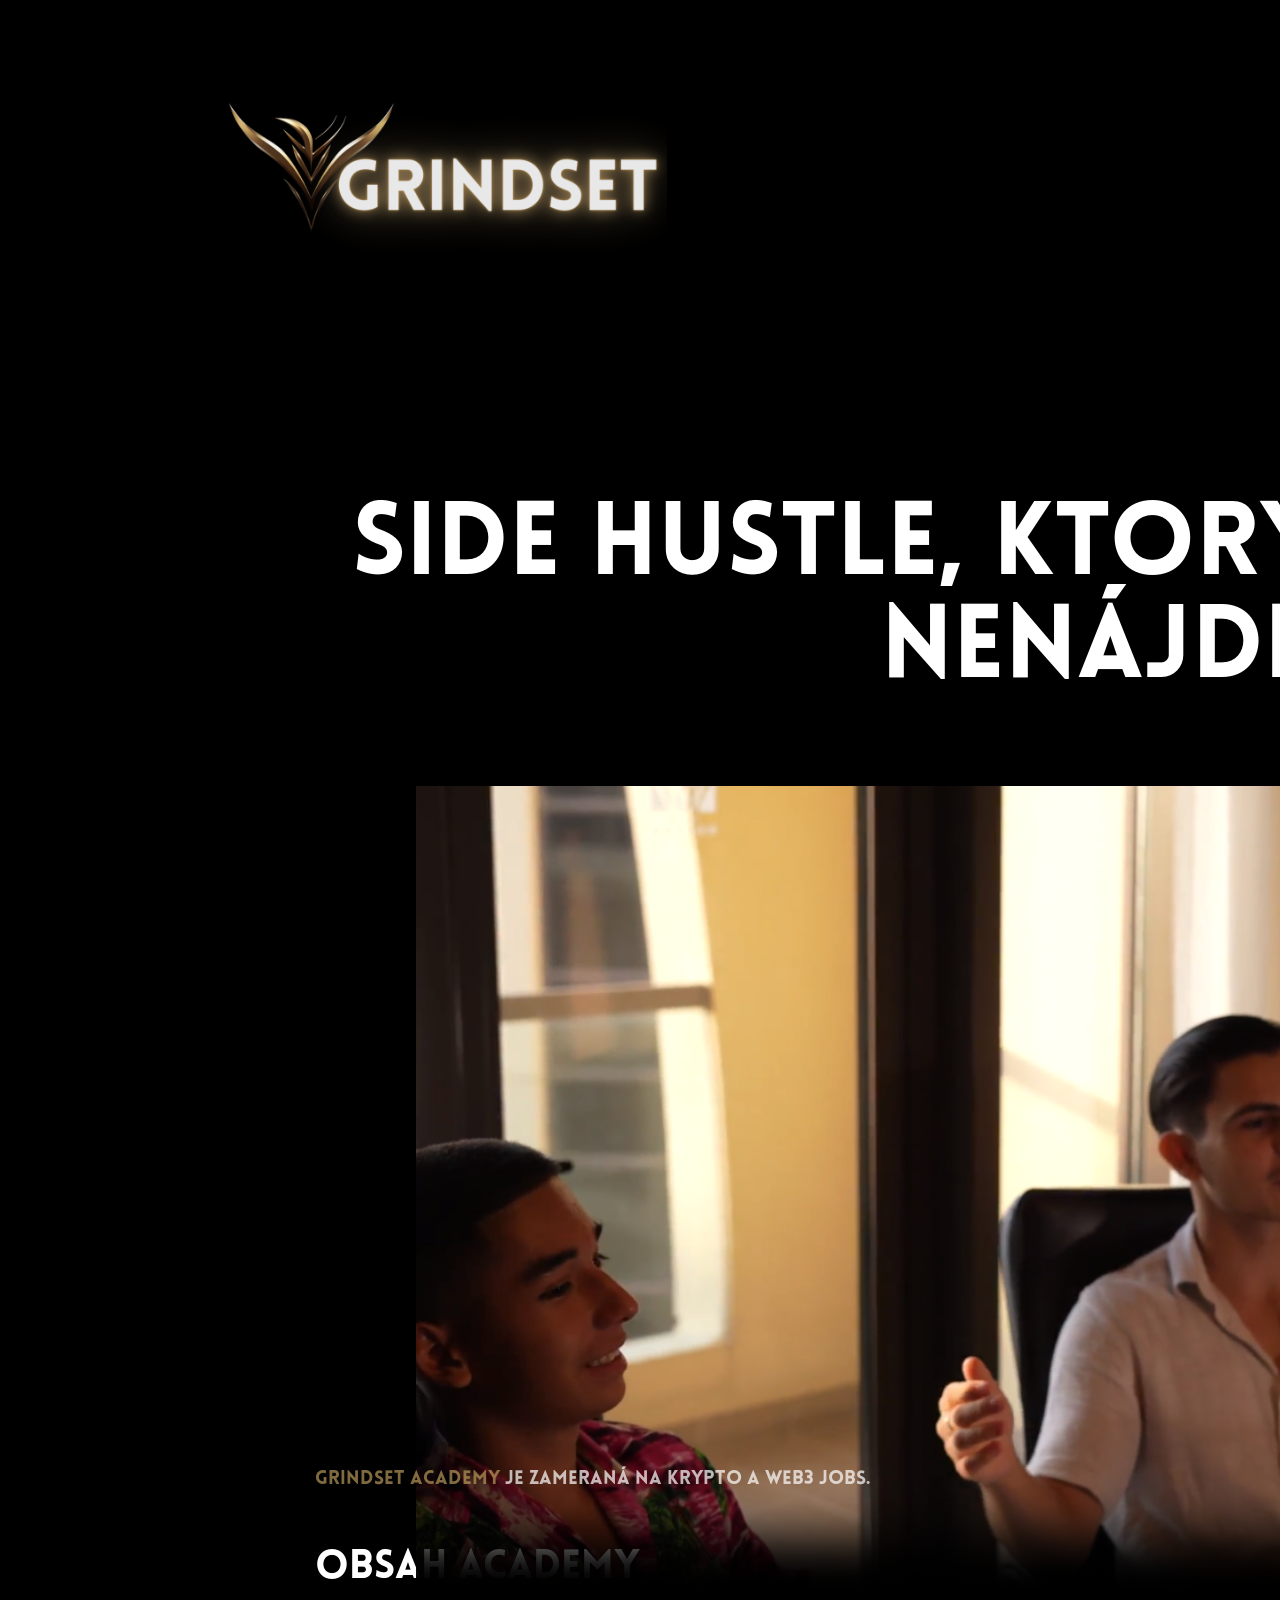
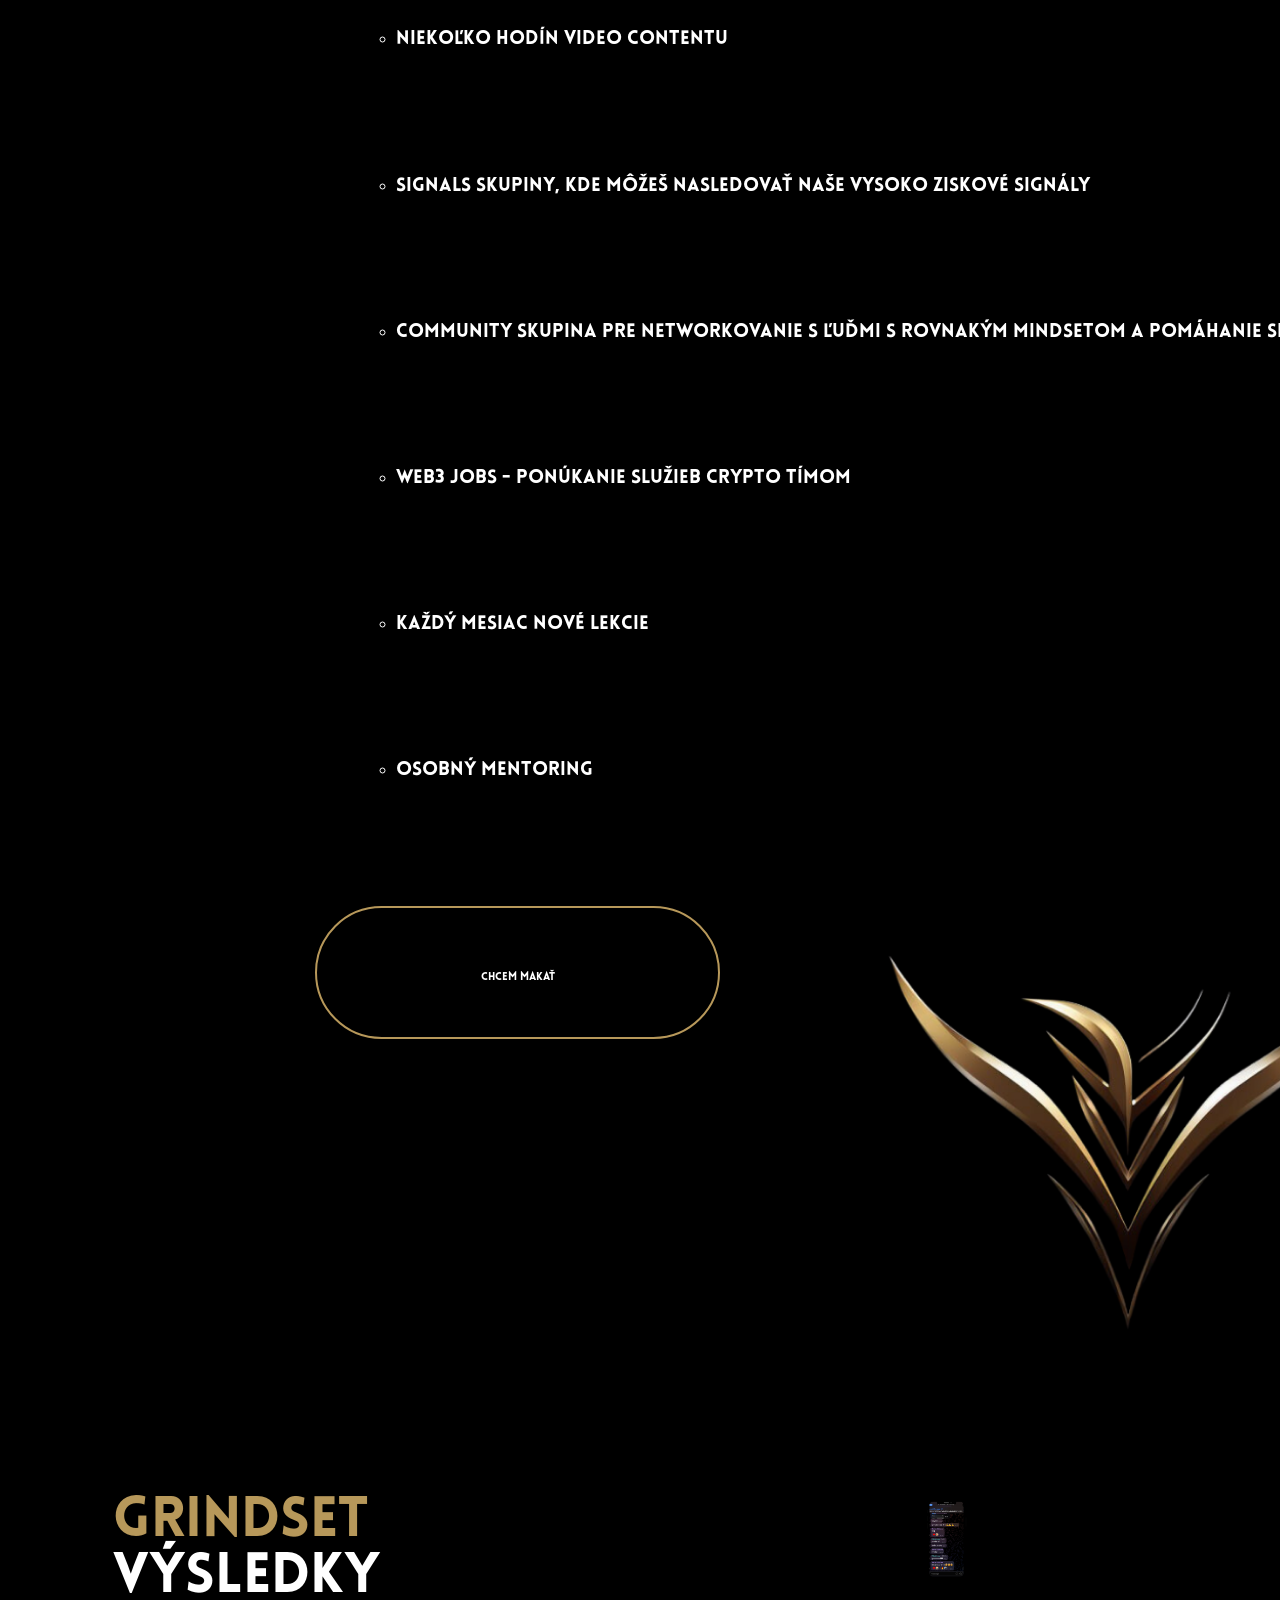
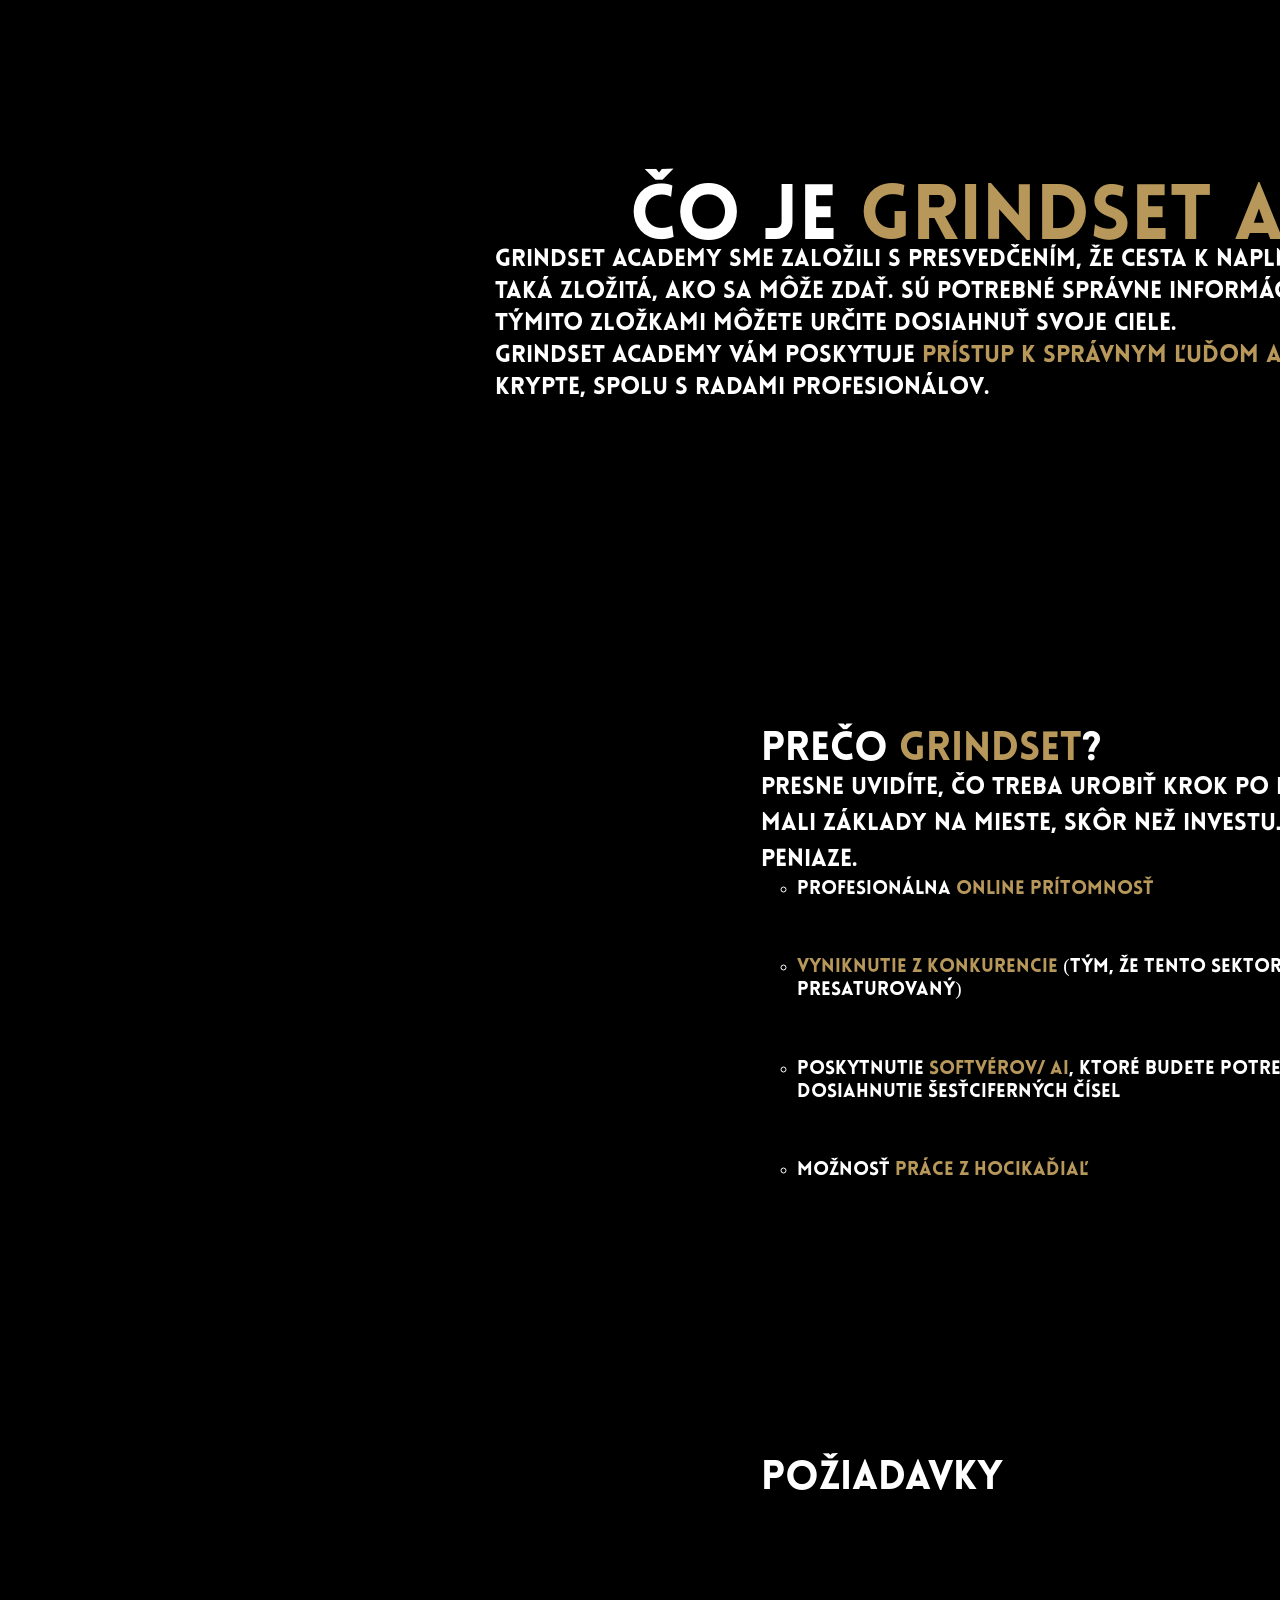
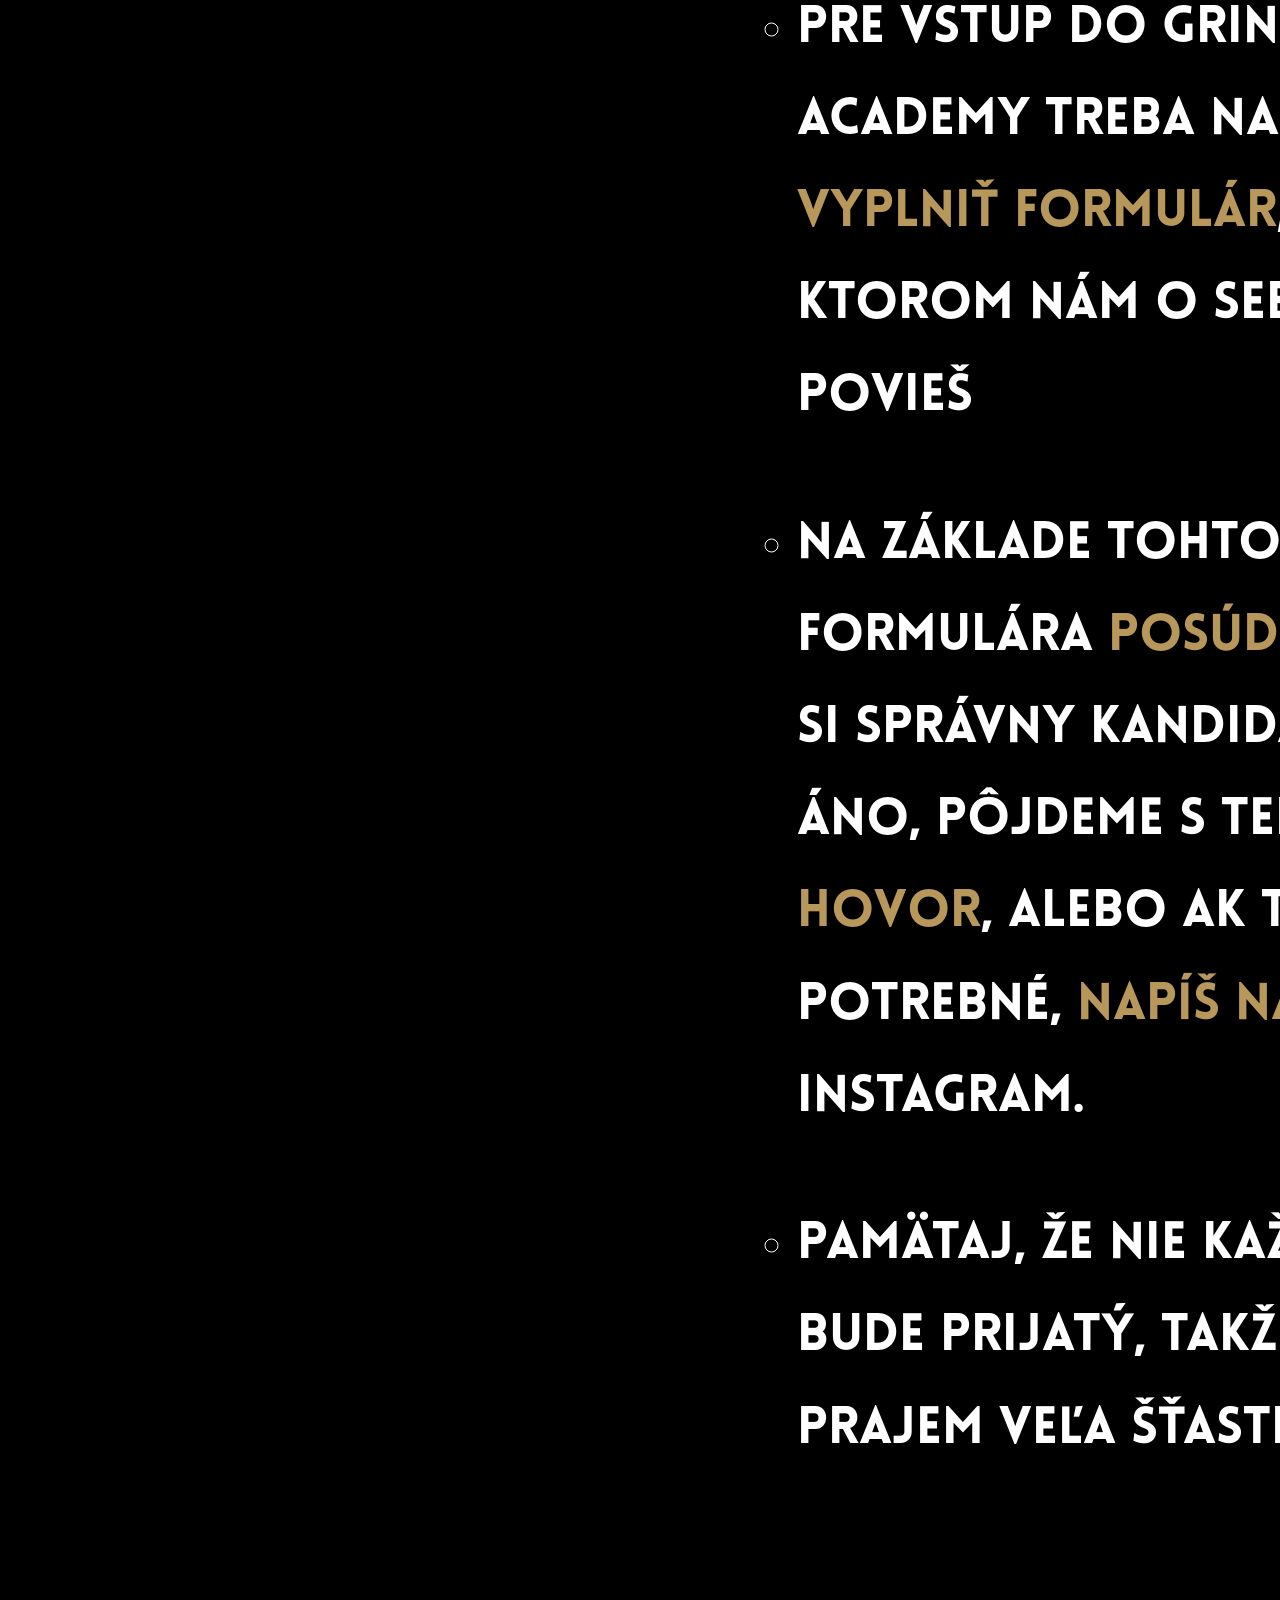
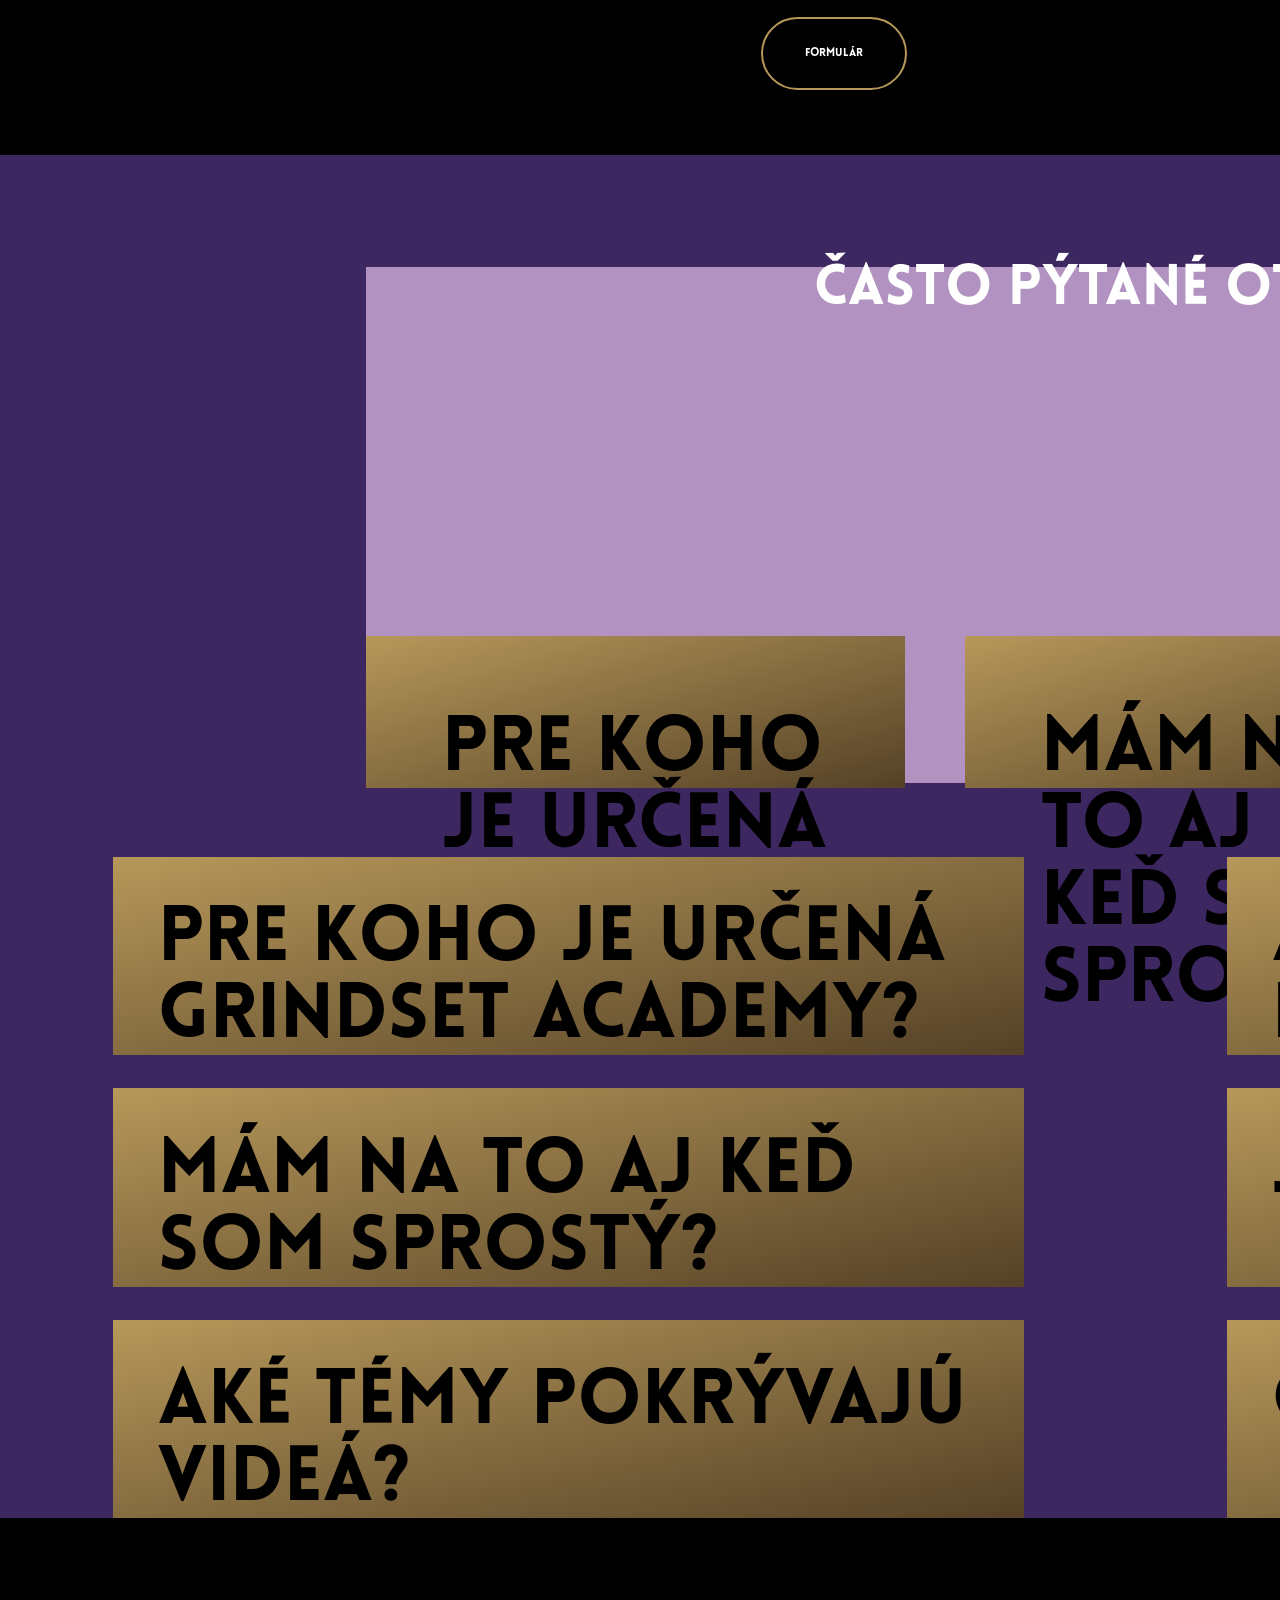
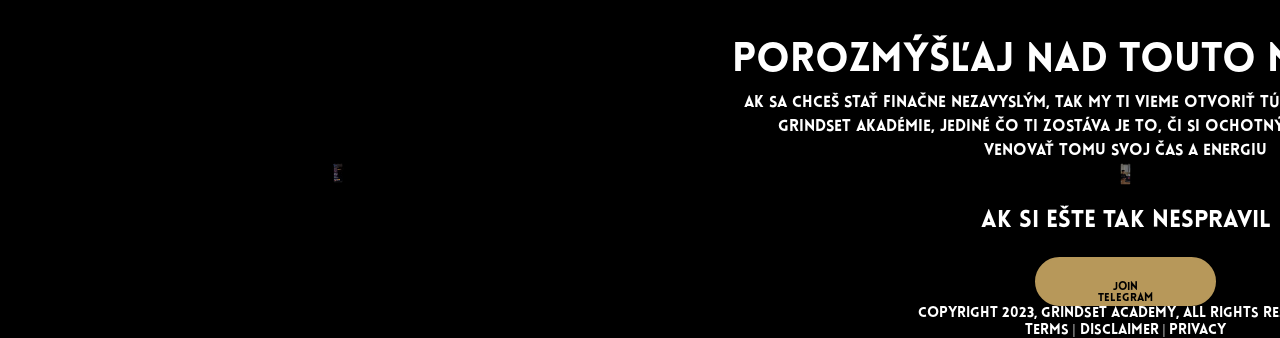
==== commit 5a62f6e6: "Add files via upload" ====
--- a/index.html
+++ b/index.html
@@ -95,15 +95,17 @@
         </div>
     </section>
     <section id="text2">
-        <div class="image-container"></div>
-        <div class="text-container">
-            <h2>Požiadavky</h2>
-            <ul>
-                <li>Pre vstup do Grindset Academy treba najprv <span class="gs">vyplniť formulár</span>, v ktorom nám o sebe povieš</li>
-                <li>Na základe tohto formulára <span class="gs">posÚdime</span>, či si správny kandidát. Ak áno, PôJDEME s tebou NA <span class="gs">hovor</span>, alebo ak to nie je potrebné, <span class="gs">napíš nám</span> cez Instagram.</li>
-                <li>Pamätaj, že nie každý bude prijatý, takže ti prajem veľa šťastia</li>
-            </ul>
-            <button class="btn2" onclick="window.location.href='https://docs.google.com/forms/d/e/1FAIpQLScVzCq7ARFSscQACXhIhkE5M_Nx83m6GFQQzLTy76HOJosaWw/viewform?usp=sf_link'">formulár</button>
+        <div class="text2-container">
+            <div class="image-container"></div>
+            <div class="text-container">
+                <h2>Požiadavky</h2>
+                <ul>
+                    <li>Pre vstup do Grindset Academy treba najprv <span class="gs">vyplniť formulár</span>, v ktorom nám o sebe povieš</li>
+                    <li>Na základe tohto formulára <span class="gs">posÚdime</span>, či si správny kandidát. Ak áno, PôJDEME s tebou NA <span class="gs">hovor</span>, alebo ak to nie je potrebné, <span class="gs">napíš nám</span> cez Instagram.</li>
+                    <li>Pamätaj, že nie každý bude prijatý, takže ti prajem veľa šťastia</li>
+                </ul>
+                <button class="btn2" onclick="window.location.href='https://docs.google.com/forms/d/e/1FAIpQLScVzCq7ARFSscQACXhIhkE5M_Nx83m6GFQQzLTy76HOJosaWw/viewform?usp=sf_link'">formulár</button>
+            </div>
         </div>
     </section>
     <!-- <section id="text3">
@@ -126,7 +128,6 @@
         <div class="faq-container">
             <h1>Často pýtané otázky</h1>
             <div class="row-container computer-disappear">     
-                <div class="row1">
                     <div class="question">
                         <h3 class="gs">Pre koho je určená GrindSet Academy?</h3>
                         <p>GrindSet Academy je vhodná pre MAKAČOV, ktorí majú záujem o kariéru v oblastiach Crypto a Web3. Bez ohľadu na to, či si začiatočník alebo skúsený profesionál, naše zdroje a mentorstvo vám môžu pomôcť posunúť sa v kariére vpred.</p>
@@ -151,7 +152,6 @@
                         <h3 class="gs">Čo sú web3 jobs?</h3>
                         <p>ponúkanie služieb krypto tímom</p>
                     </div>
-                </div>
             </div>
         </div>
                 <!-- COMPUTER FAQ -->
--- a/styles.css
+++ b/styles.css
@@ -22,10 +22,10 @@
 body{
     padding: 0;
     margin: 0;
-    height: 1417vh;
+    height: 1357vh;
     display: grid;  
     grid-template-columns: 1fr;
-    grid-template-rows: 0.09fr 0.93fr 1.1fr 2.8fr 0.8fr 1.7fr 1.7fr 1fr  /*1fr*/ 0.75fr 2.5fr 0.8fr;
+    grid-template-rows: 0.09fr 0.93fr 0.5fr 2.8fr 0.8fr 1.7fr 1.7fr 1fr  /*1fr*/ 0.75fr 2.5fr 0.8fr;
     grid-template-areas: 
     "header"
     "video"
@@ -317,7 +317,7 @@
     width: 80%;
 }
 #text1 .text-container {
-    height: 55%;
+    height: 40%;
     display: flex;
     flex-direction: column;
     align-items: left;
@@ -345,11 +345,17 @@
 }
 #text2{
     display: flex;
+    align-items: center;
+    justify-content: center;
+    grid-area: text2;   
+}
+.text2-container{
+    display: flex;
     flex-direction: column-reverse;
     align-items: center;
     justify-content: start;
-    padding: 0% 10%;
-    grid-area: text2;   
+    height: 100%;
+    width: 80%;
 }
 #text2 .text-container {
     height: 55%;
@@ -357,18 +363,17 @@
     flex-direction: column;
     align-items: left;
     justify-content: start;
-    padding-top: 20%;
     gap: 1%;
 }
 #text2 .text-container h2{
     line-height: normal;
 }
 #text2 .text-container li{
-    font-size: 1rem;
+    font-size: 4cqi;
     line-height: 150%;
 }
 #text2 .btn2{
-    height: 8%;
+    height: 6%;
 }
 #text2 .image-container{
     height: 40%;
@@ -377,6 +382,7 @@
     overflow: hidden;
     background-image: url(images/text2-img.png);
     box-sizing: border-box;
+    background-repeat: no-repeat;
 }
 #text3{
     display: flex;
@@ -396,6 +402,7 @@
     align-items: center;
     justify-content: center;
     grid-area: faq;
+    background-color: #3D2760;
 }
 .faq-container{
     display: flex;
@@ -404,9 +411,11 @@
     justify-content: center;
     width: 75%;
     height: 90%;
+    gap: 2%;
+    background-color: #B192C1;
 }
 #faq h2{
-    font-size: 200%;
+    font-size: 6cqi;
 }
 .row-container{
     width: 100%;
@@ -415,16 +424,7 @@
     flex-direction: column;
     align-items: start;
     justify-content: start;
-    font-size: 1rem;
-    padding-top: 5%;
-}
-.row1, .row2{
-    width: 100%;
-    height: 100%;
-    display: flex;
-    flex-direction: column;
-    align-items: center;
-    justify-content: start;
+    font-size: 4cqi;
     gap: 4%;
 }
 .question{
@@ -436,7 +436,7 @@
     align-items: left;
     justify-content: center;
     gap: 1%;
-    background-color: #b7985a;
+    background-image: linear-gradient(to bottom right, #b7985a, #544126);
 }
 #faq h2{    
     line-height: normal;
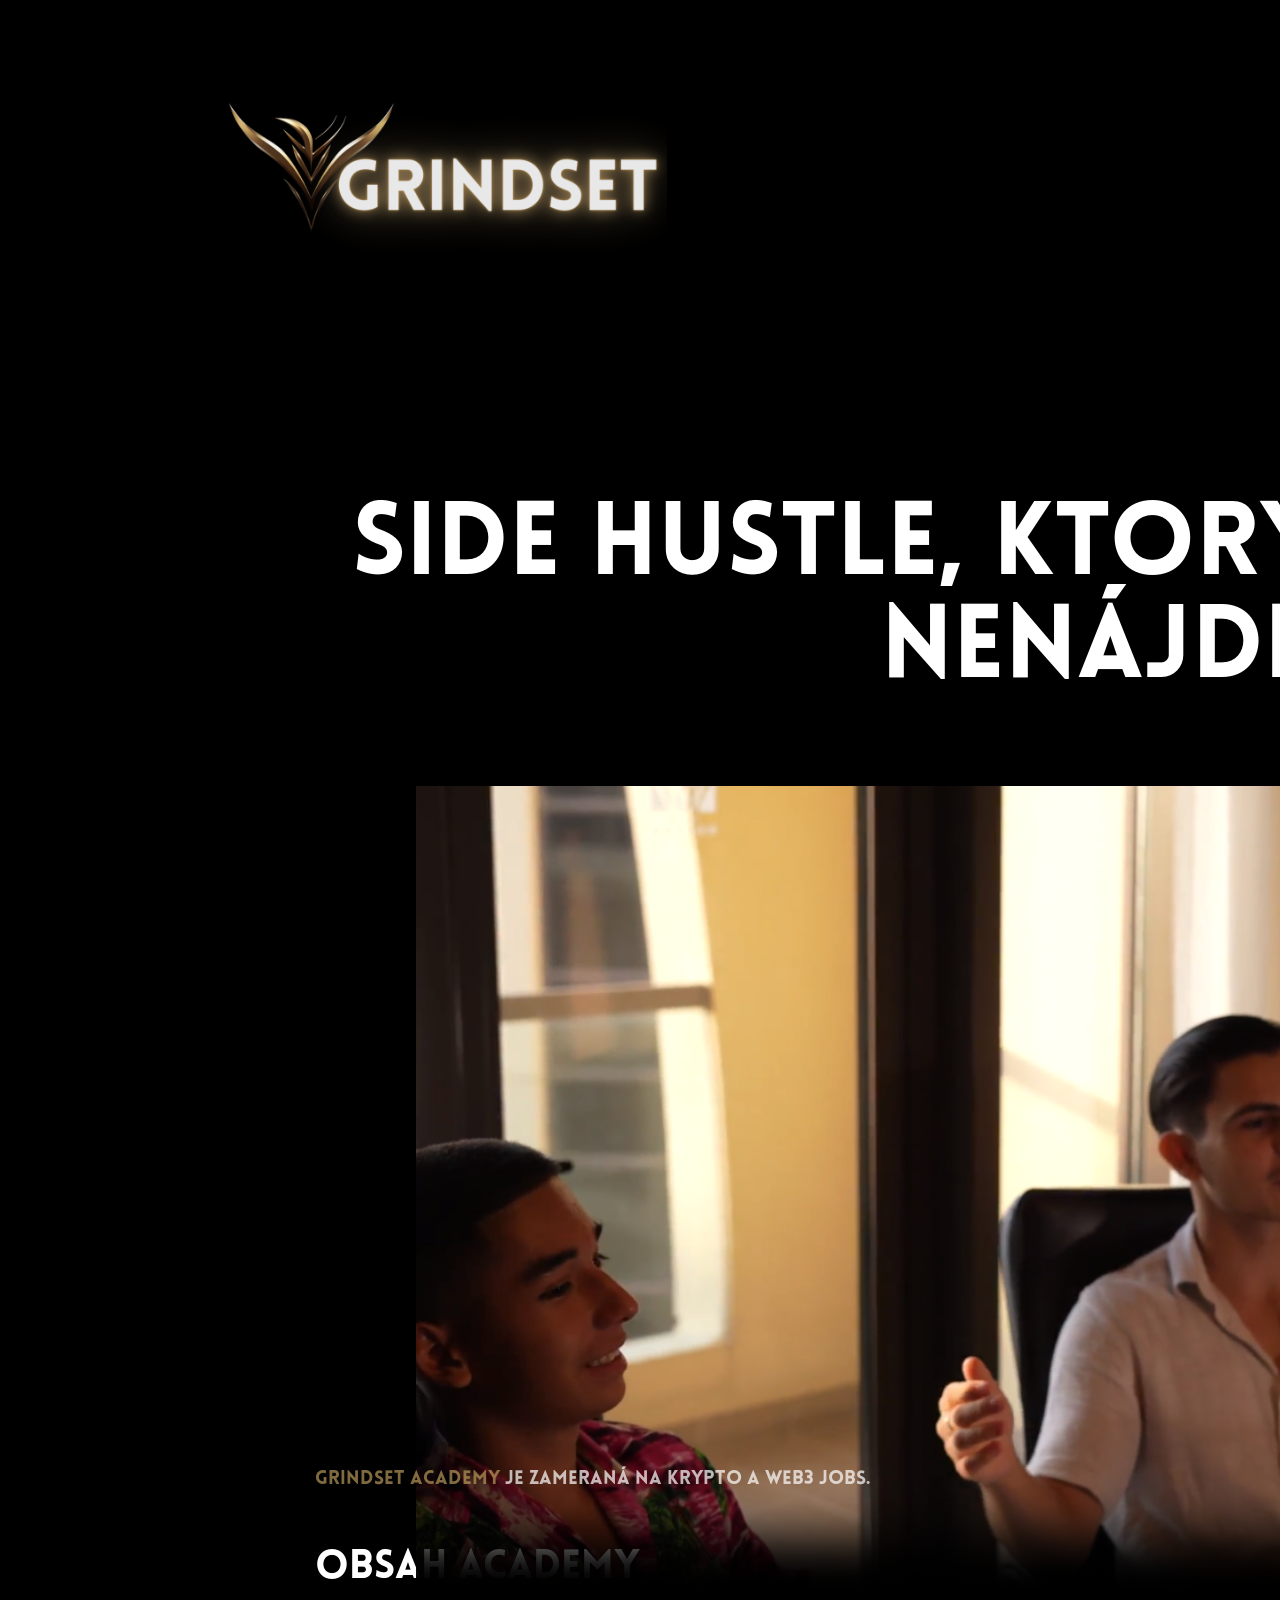
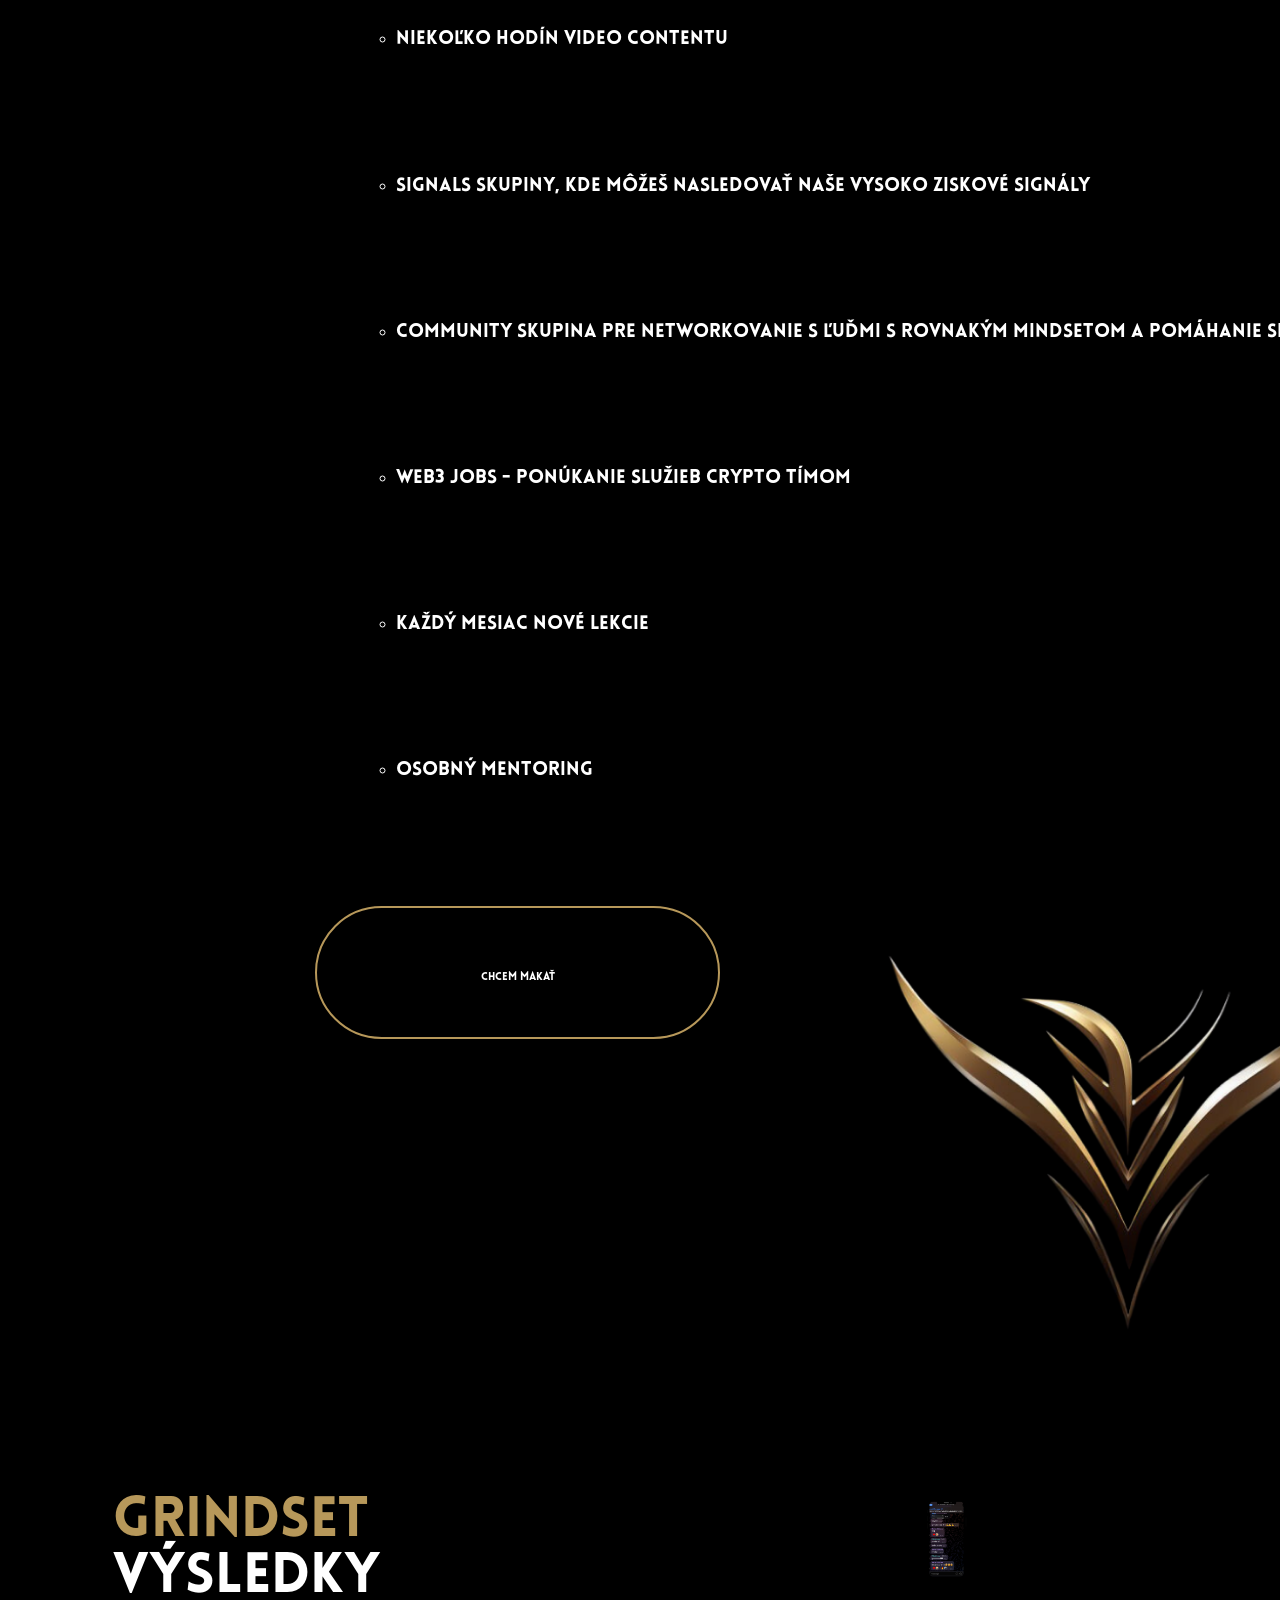
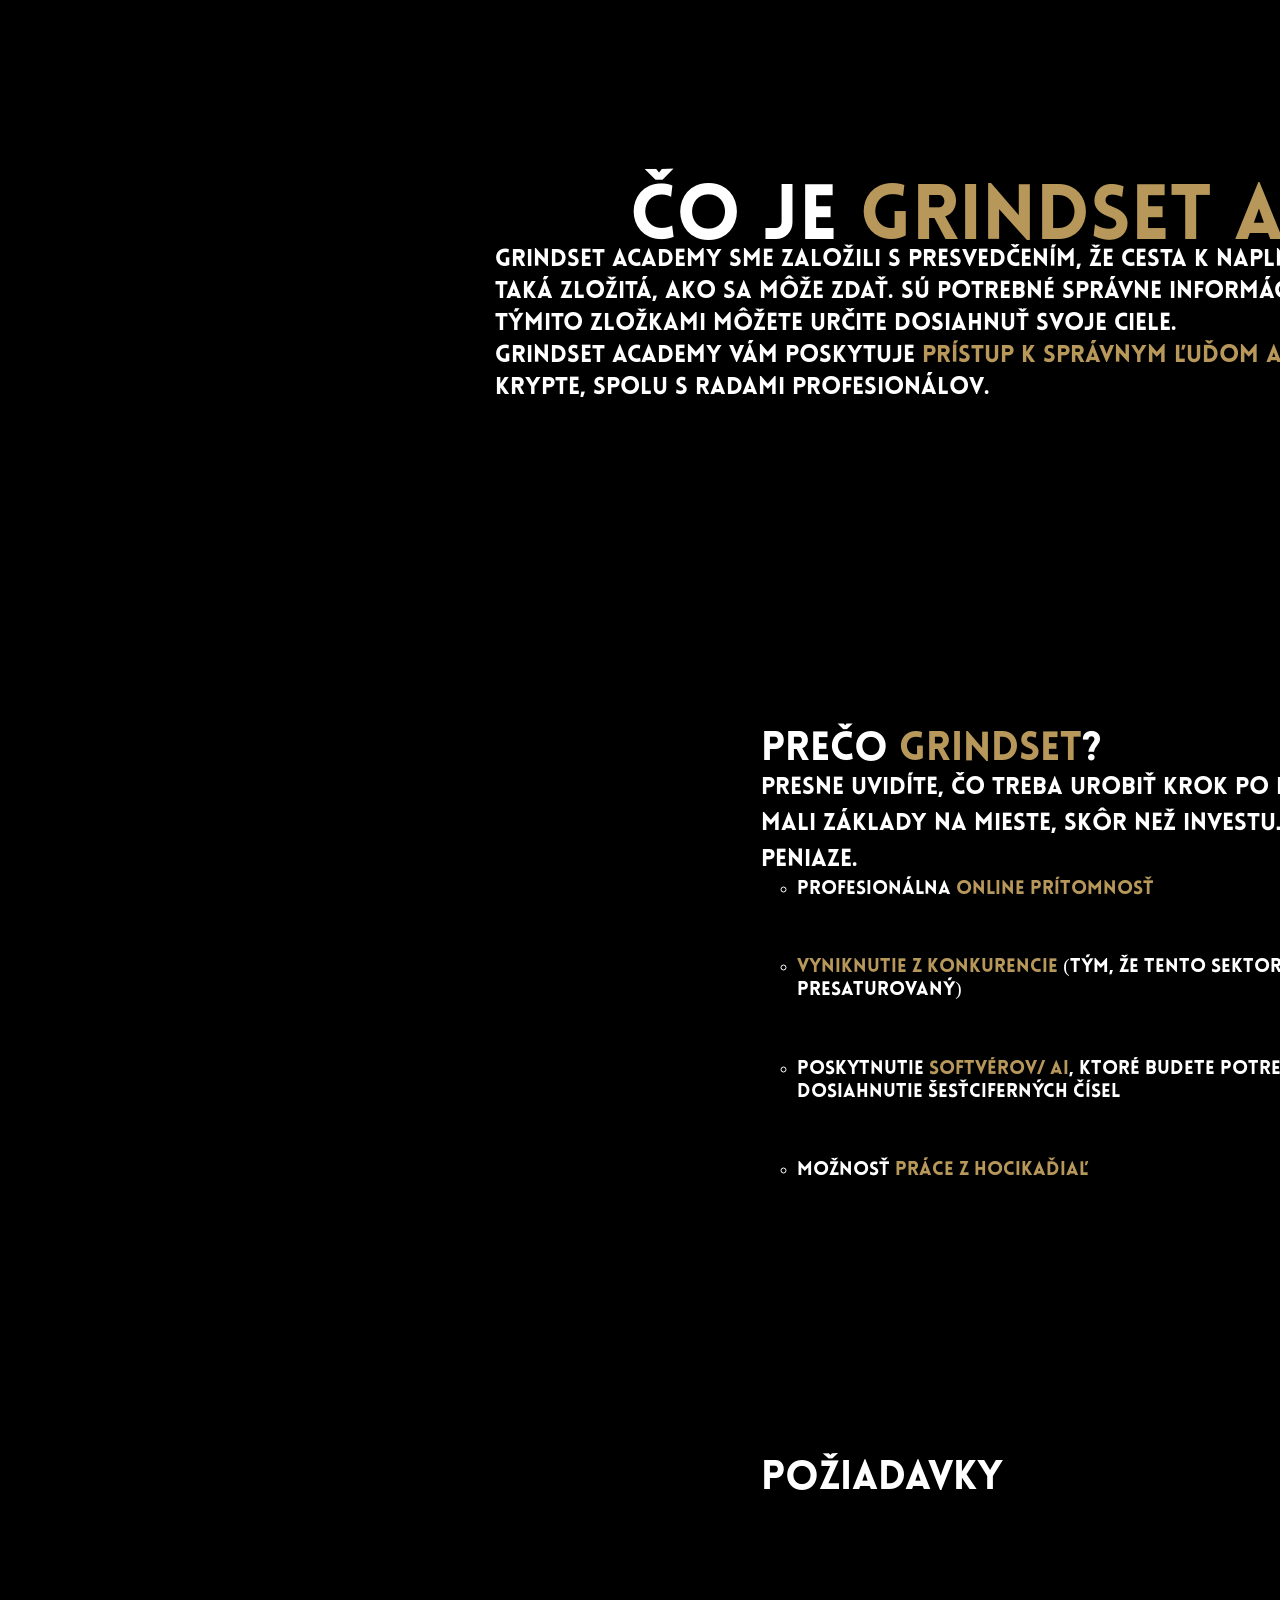
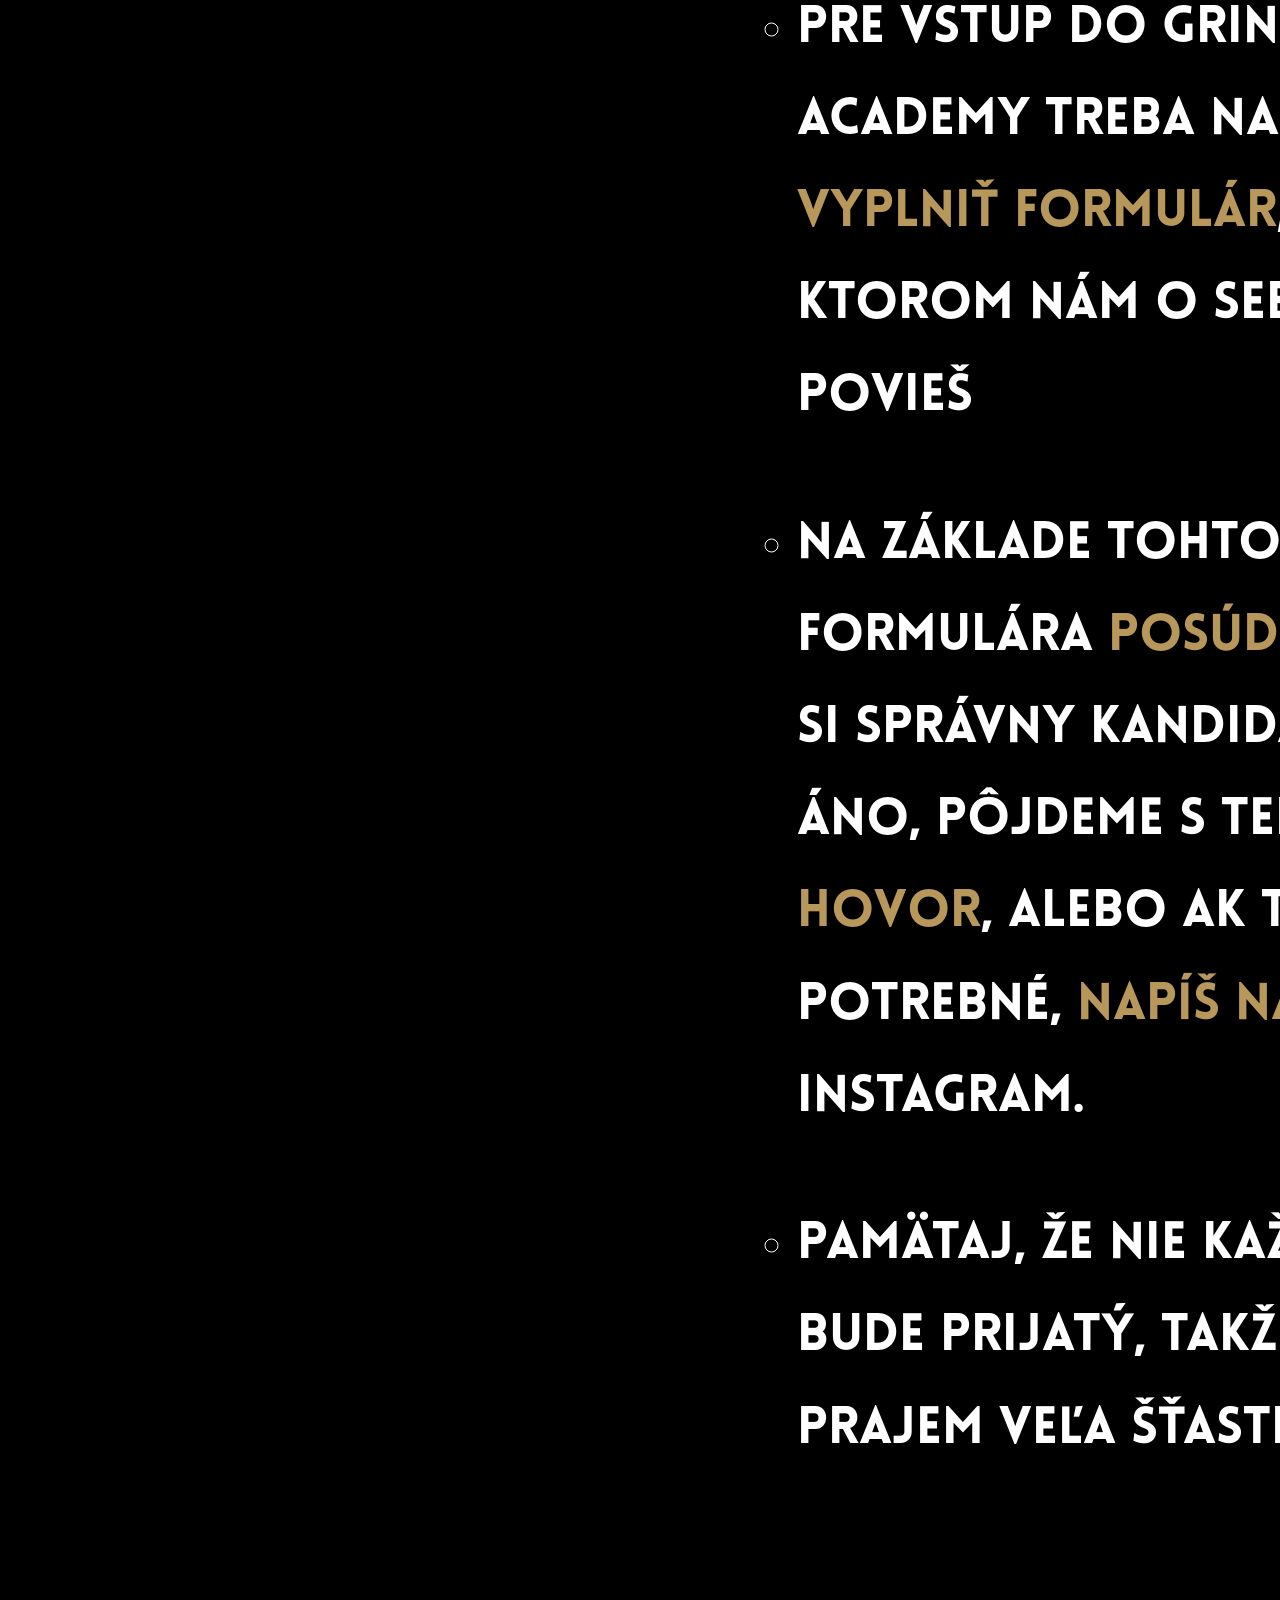
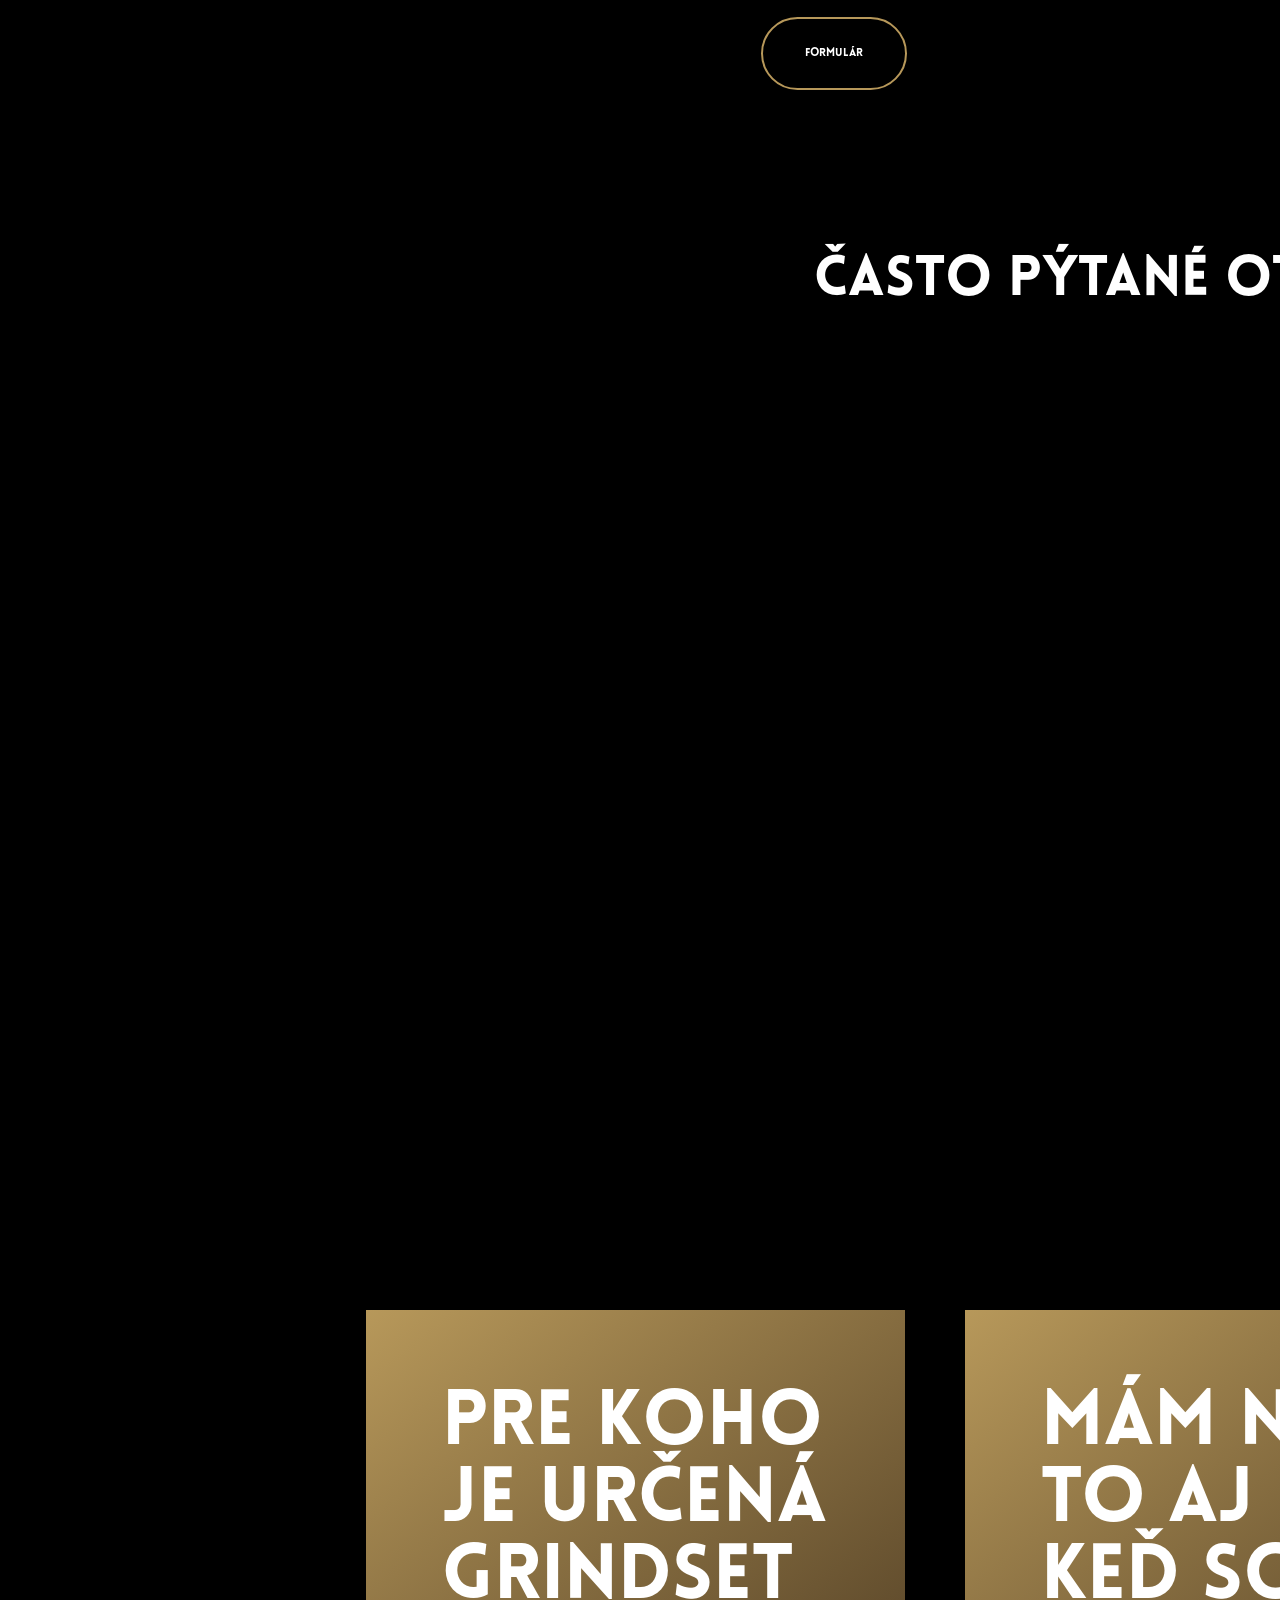
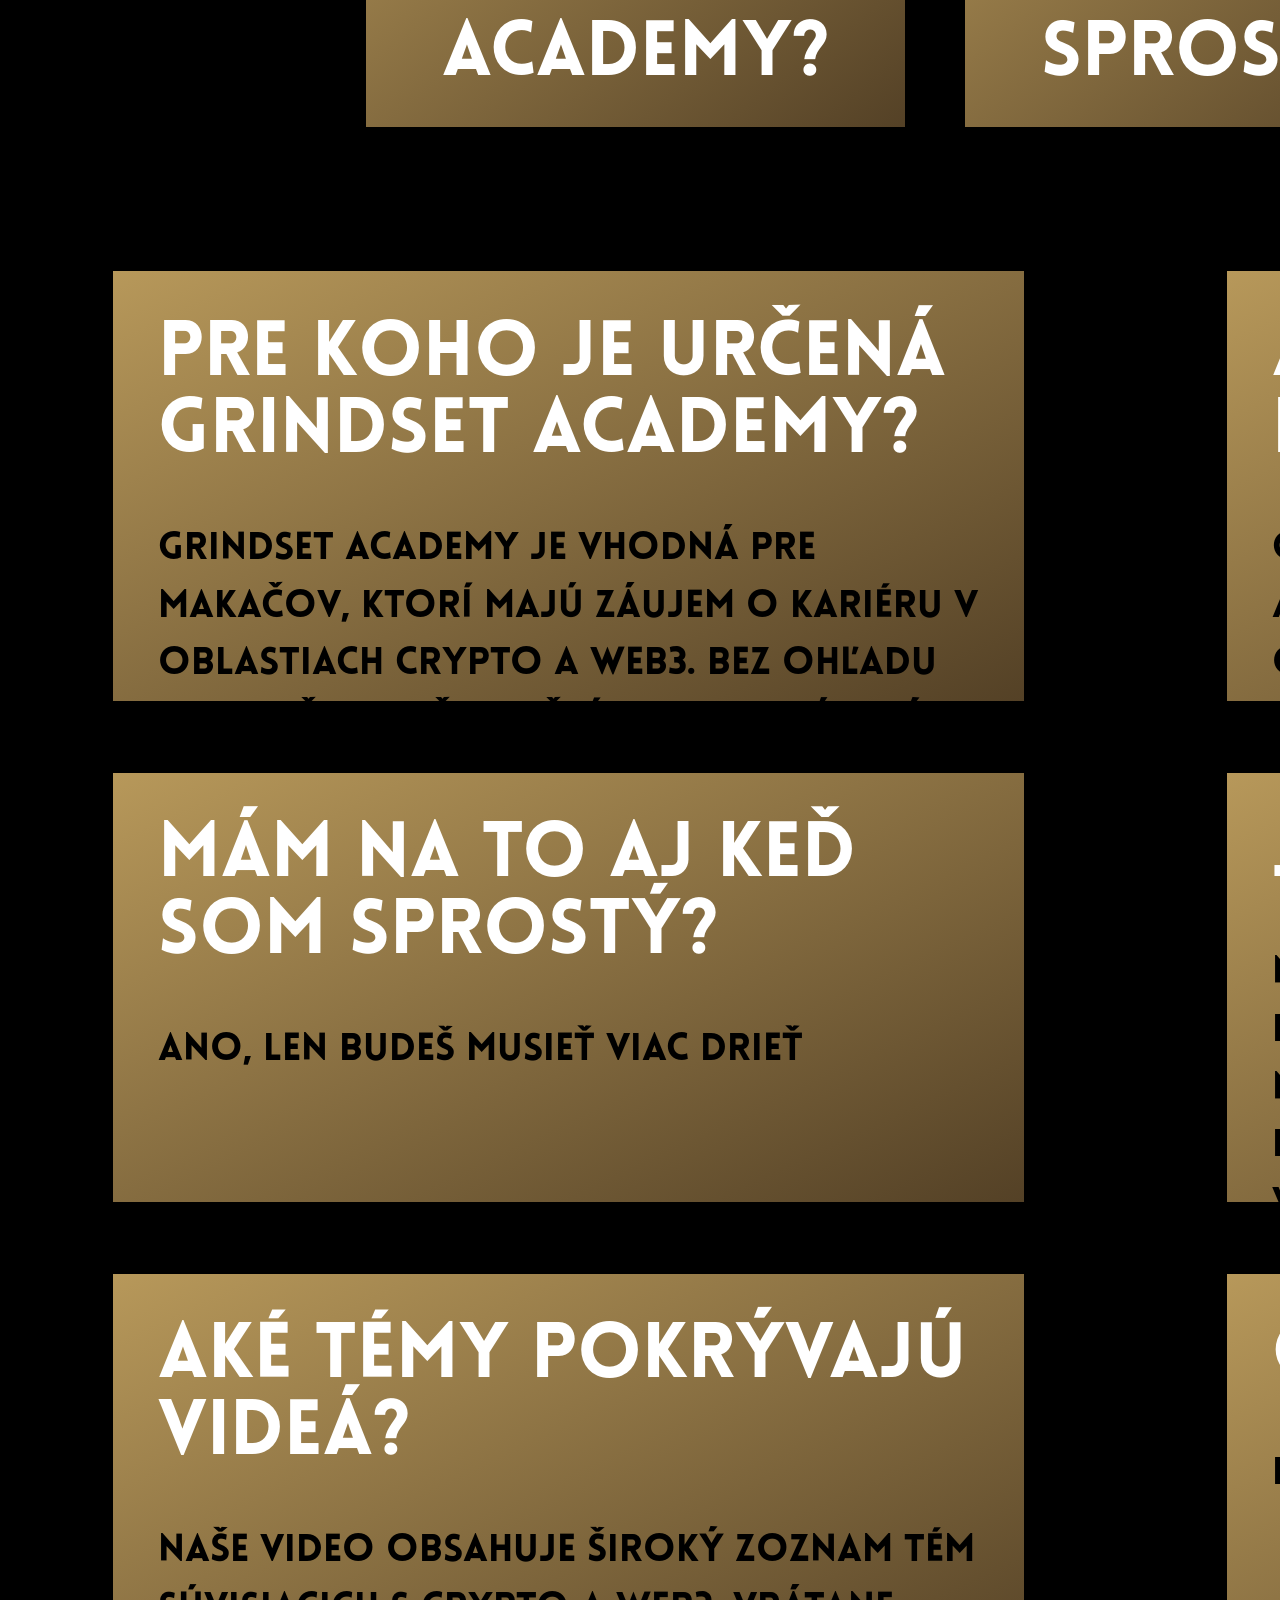
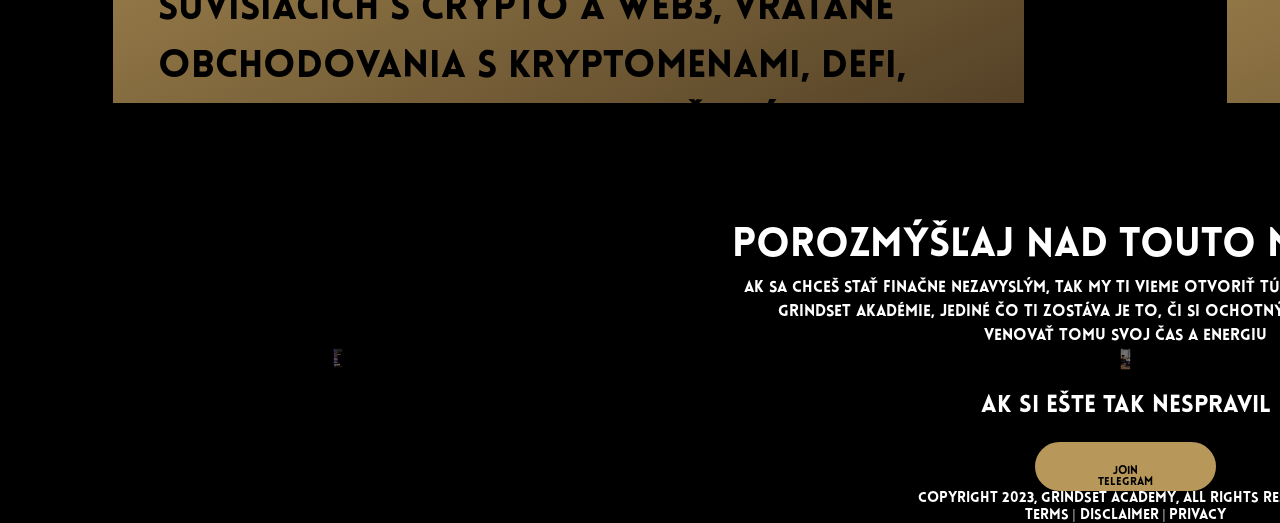
==== commit 31e88d53: "Add files via upload" ====
--- a/index.html
+++ b/index.html
@@ -128,9 +128,9 @@
         <div class="faq-container">
             <h1>Často pýtané otázky</h1>
             <div class="row-container computer-disappear">     
-                    <div class="question">
+                    <div class="collapsible1 question">
                         <h3 class="gs">Pre koho je určená GrindSet Academy?</h3>
-                        <p>GrindSet Academy je vhodná pre MAKAČOV, ktorí majú záujem o kariéru v oblastiach Crypto a Web3. Bez ohľadu na to, či si začiatočník alebo skúsený profesionál, naše zdroje a mentorstvo vám môžu pomôcť posunúť sa v kariére vpred.</p>
+                        <p class="collapsible1--nonexpanded">GrindSet Academy je vhodná pre MAKAČOV, ktorí majú záujem o kariéru v oblastiach Crypto a Web3. Bez ohľadu na to, či si začiatočník alebo skúsený profesionál, naše zdroje a mentorstvo vám môžu pomôcť posunúť sa v kariére vpred.</p>
                     </div>
                     <div class="question">
                         <h3 class="gs">Mám na to aj keď som sprostý?</h3>
--- a/styles.css
+++ b/styles.css
@@ -22,10 +22,10 @@
 body{
     padding: 0;
     margin: 0;
-    height: 1357vh;
+    height: 1407vh;
     display: grid;  
     grid-template-columns: 1fr;
-    grid-template-rows: 0.09fr 0.93fr 0.5fr 2.8fr 0.8fr 1.7fr 1.7fr 1fr  /*1fr*/ 0.75fr 2.5fr 0.8fr;
+    grid-template-rows: 0.09fr 0.93fr 0.5fr 2.8fr 0.8fr 1.7fr 1.7fr 1.5fr  /*1fr*/ 0.75fr 2.5fr 0.8fr;
     grid-template-areas: 
     "header"
     "video"
@@ -94,7 +94,7 @@
 }
 .blackness{
     height: 100%;
-    width: 40%;
+    width: 30%;
     background-color: black;
     opacity: 50%;
 }
@@ -104,14 +104,14 @@
     align-items: start;
     justify-content: left;
     height: 100%;
-    width: 60%;
+    width: 70%;
     gap: 6%;
-    padding: 5% 10%;
+    padding: 10% 10%;
     background-color: black;
 }
 .menu-container nav .x{
     position: absolute;
-    margin-left: 45%;
+    margin-left: 55%;
     width: 5%;
     height: 2.5%;
     background-size: 50%;
@@ -120,7 +120,8 @@
     background-image: url(images/x.png);
 }
 .menu-container .logo-text{
-    background-size: cover;
+    background-size: 80%;
+    background-position: center;
     height: 6%;
     width: 100%;
 }
@@ -358,7 +359,7 @@
     width: 80%;
 }
 #text2 .text-container {
-    height: 55%;
+    height: 45%;
     display: flex;
     flex-direction: column;
     align-items: left;
@@ -402,7 +403,6 @@
     align-items: center;
     justify-content: center;
     grid-area: faq;
-    background-color: #3D2760;
 }
 .faq-container{
     display: flex;
@@ -412,7 +412,6 @@
     width: 75%;
     height: 90%;
     gap: 2%;
-    background-color: #B192C1;
 }
 #faq h2{
     font-size: 6cqi;
@@ -435,20 +434,21 @@
     flex-direction: column;
     align-items: left;
     justify-content: center;
-    gap: 1%;
     background-image: linear-gradient(to bottom right, #b7985a, #544126);
 }
 #faq h2{    
     line-height: normal;
 }
 #faq p{
-    display: none;
+    font-size: 3cqi;
     line-height: 150%;
+    color: black;
 }
 #faq h3{
-    color: black;
+    color: white;
     font-weight: normal;
-    font-size: 1rem;
+    margin-bottom: 2%;
+    font-size: 4cqi;
 }
 #porozmyslaj{
     display: flex;
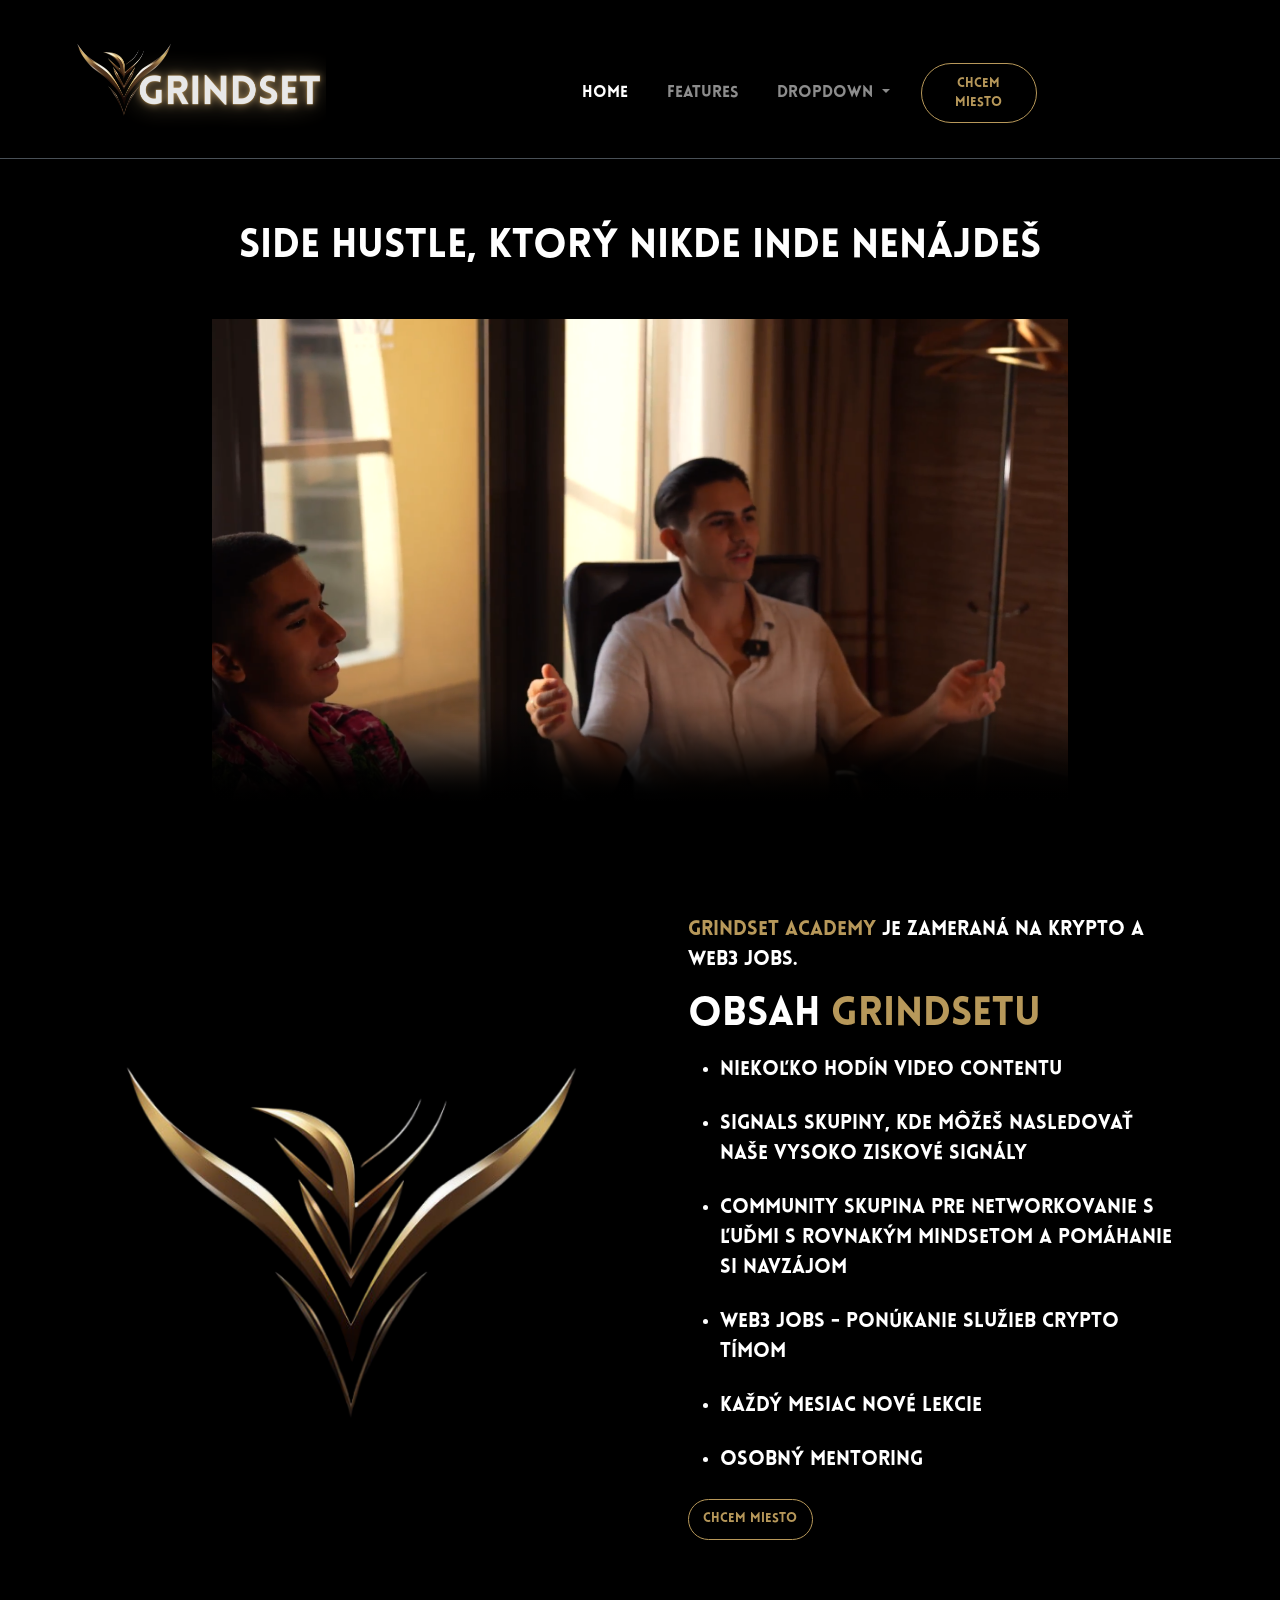
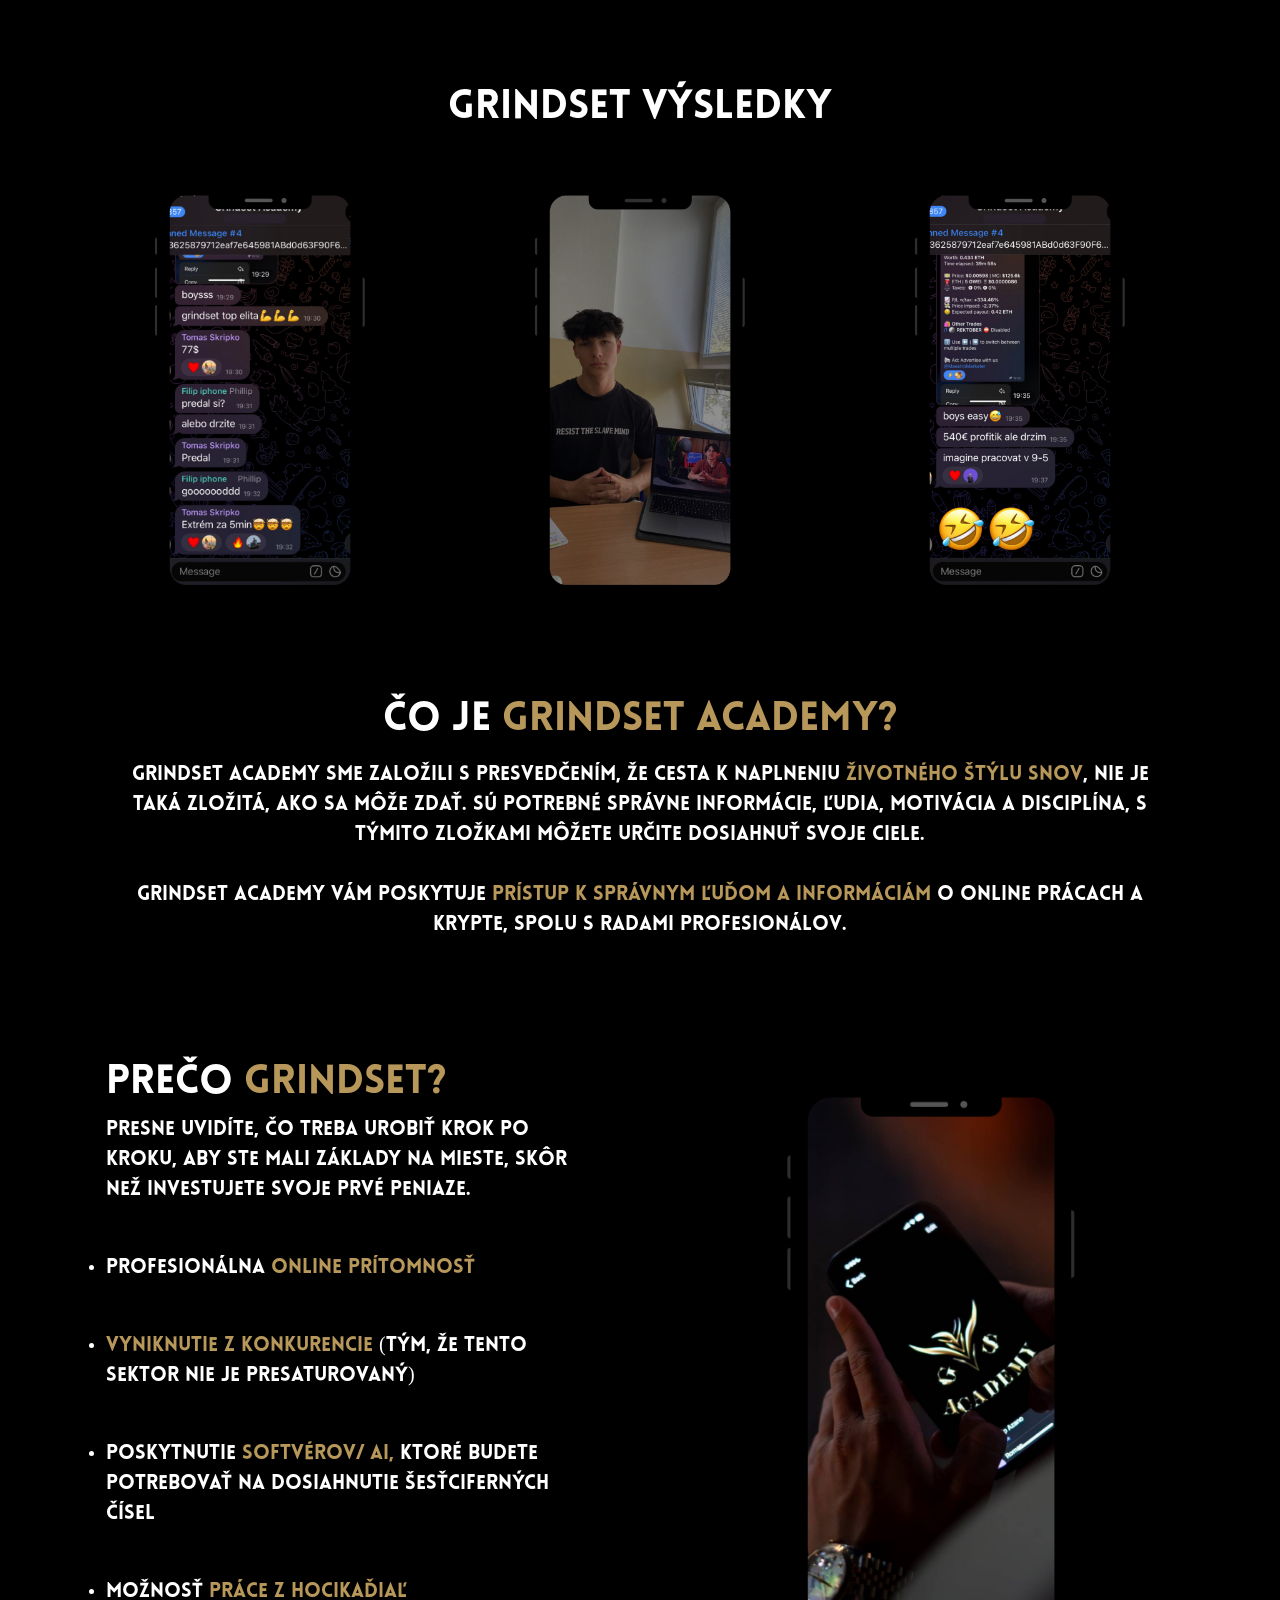
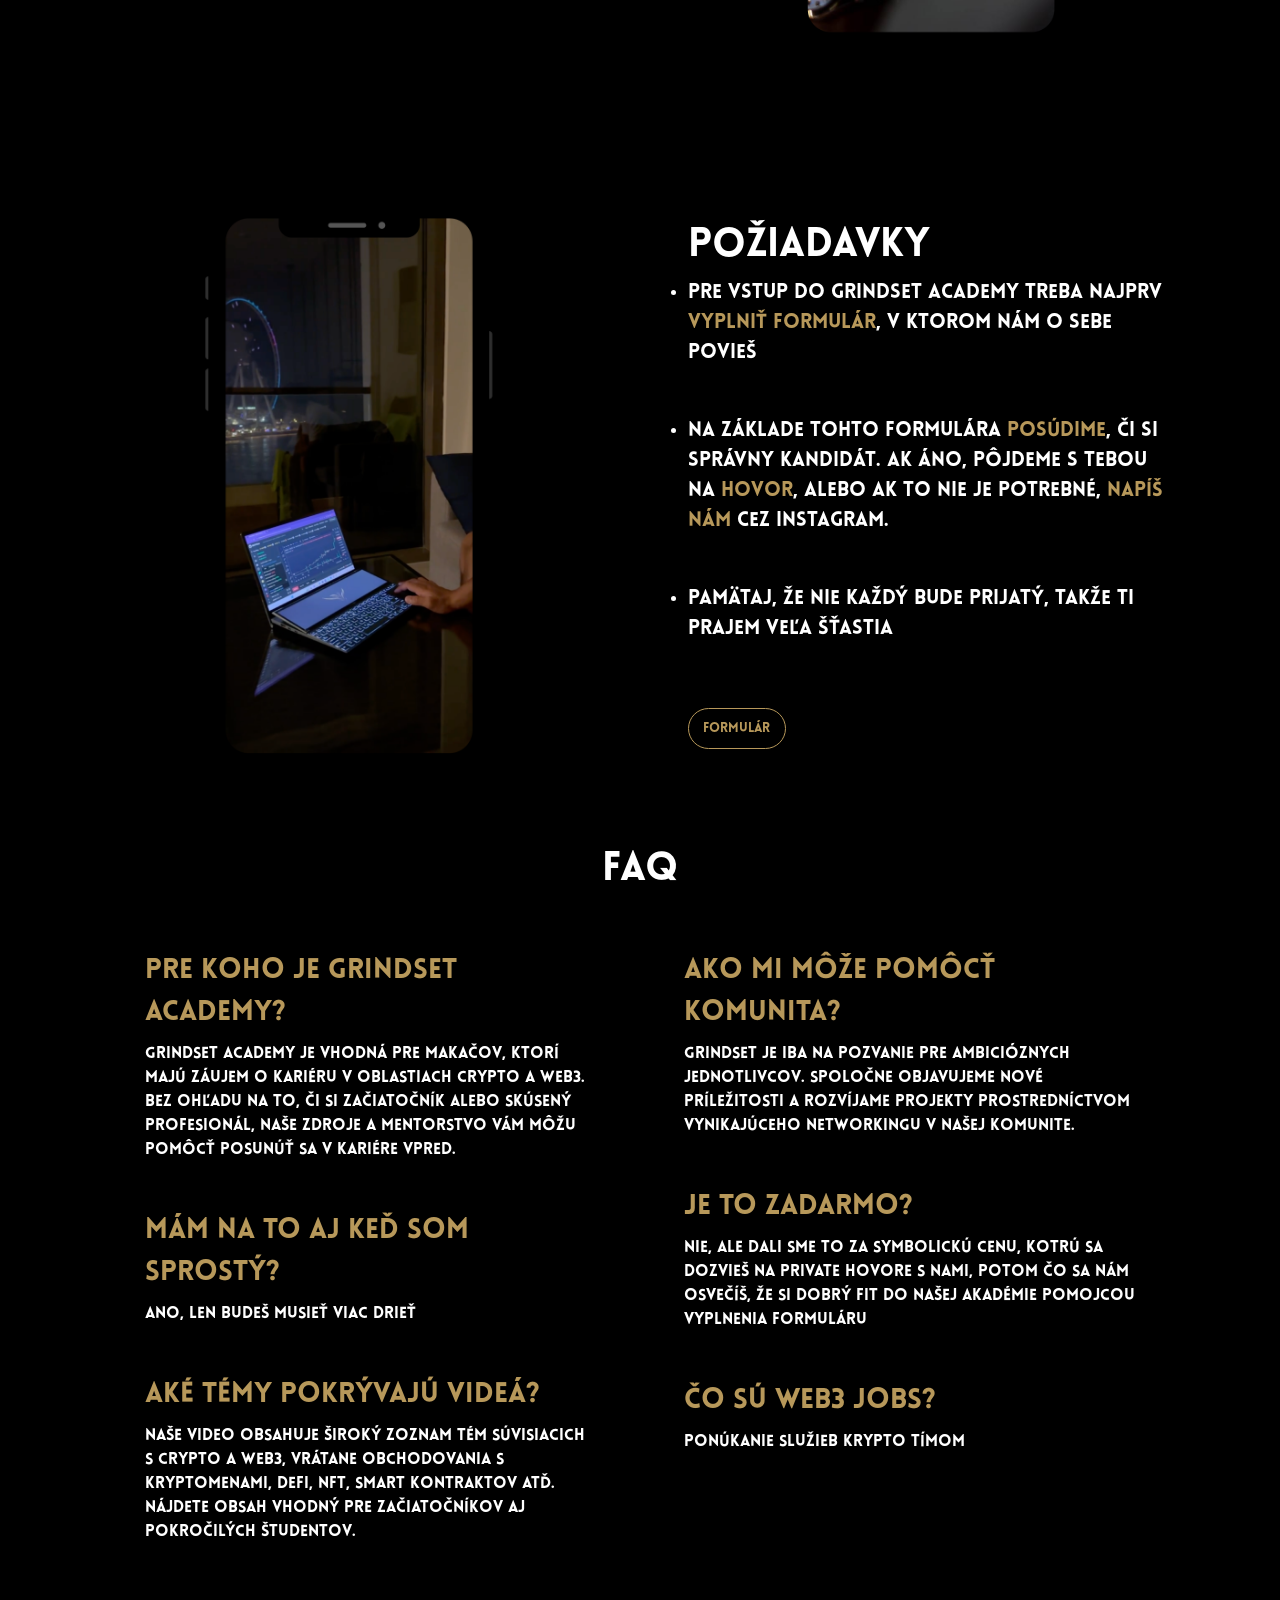
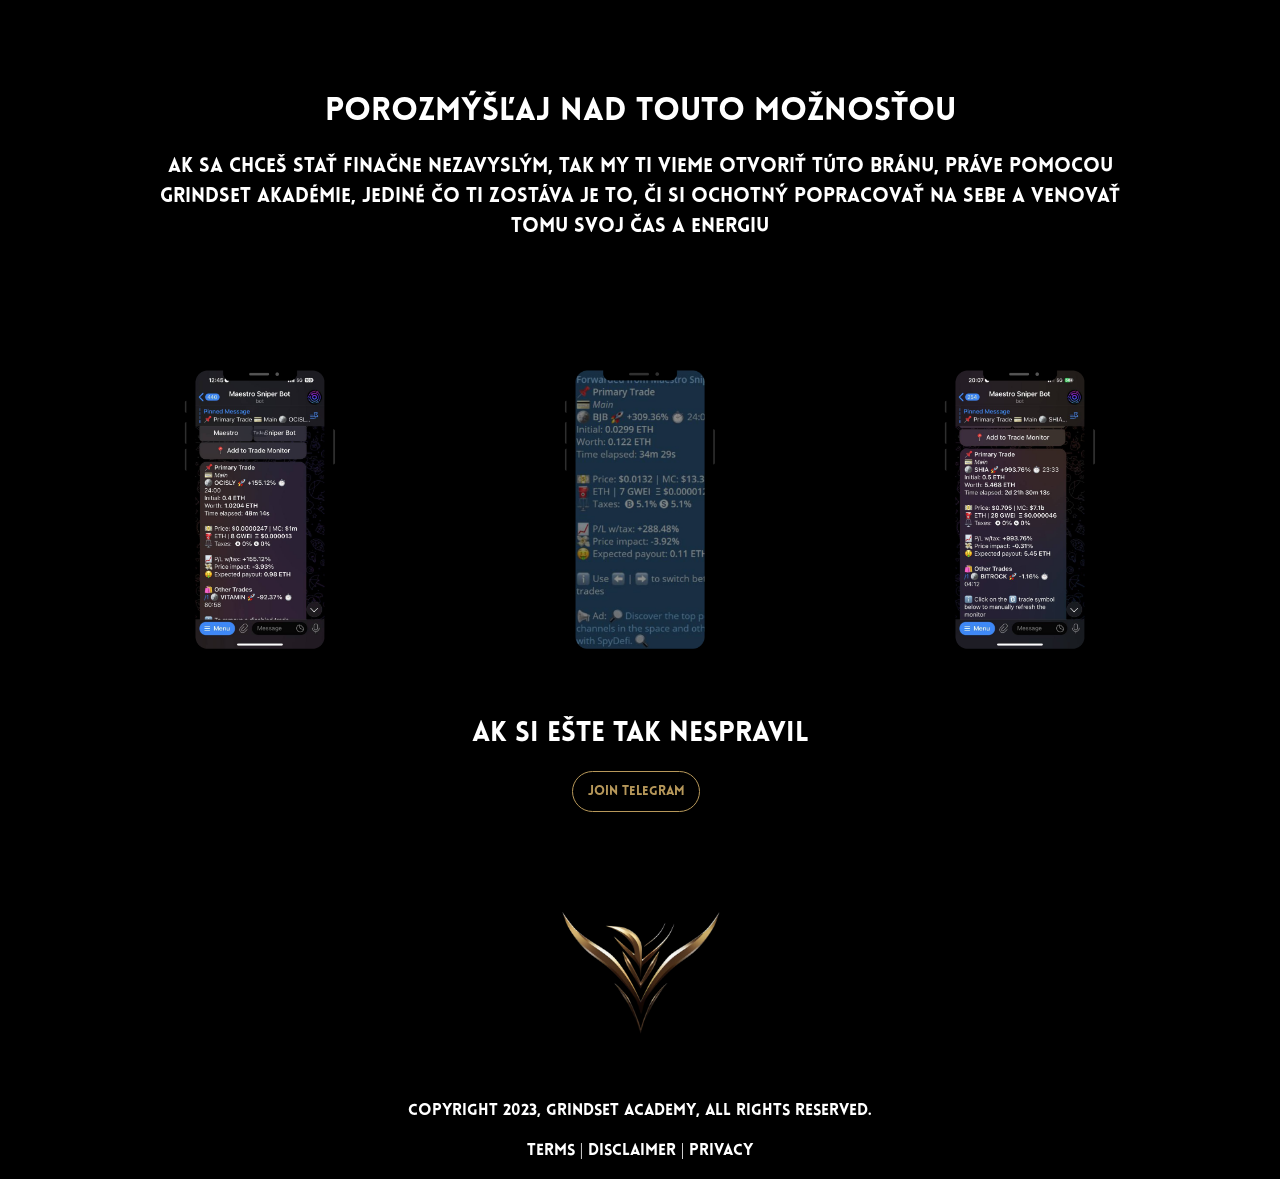
==== commit 808eaaf5: "Add files via upload" ====
--- a/index.html
+++ b/index.html
@@ -1,214 +1,257 @@
-<!DOCTYPE html>
+<!doctype html>
 <html lang="en">
-<head>
-    <meta charset="UTF-8">
-    <meta name="viewport" content="width=device-width, initial-scale=1.0">
-    <link rel="stylesheet" href="styles.css">
-    <link rel="icon" type="image/png" href="images/grindset-logo.png">
+  <head>
+    <meta charset="utf-8">
+    <meta name="viewport" content="width=device-width, initial-scale=1">
     <title>Grindset Academy</title>
-</head>
-<body>
-    <header>
-        <div class="logo-text"></div>
-        <div class="collapsible0 menu computer-disappear">
-            <div class=" menu-container computer-disappear">
-                <nav>
-                    <div class="x"></div>
-                    <div class="logo-text"></div>
-                    <div class="nav-element"><a href="#video"><p>domov</p></a></div>
-                    <div class="nav-element"><a href="#obsah"><p>obsah</p></a></div>
-                    <div class="nav-element"><a href="#vysledky1"><p>výsledky</p></a></div>
-                    <div class="nav-element"><a href="#faq"><p>faq</p></a></div>
-                    <button  class="btn1"  onclick="window.location.href='https://docs.google.com/forms/d/e/1FAIpQLScVzCq7ARFSscQACXhIhkE5M_Nx83m6GFQQzLTy76HOJosaWw/viewform?usp=sf_link'">chcem makať</button>
-                </nav>
-                <div class="blackness"></div>
-            </div>
-        </div> 
-        <nav class="disappear">
-            <div class="nav-element"><a href="#video"><p>domov</p></a></div>
-            <div class="nav-element"><a href="#obsah"><p>obsah</p></a></div>
-            <div class="nav-element"><a href="#vysledky1"><p>výsledky</p></a></div>
-            <div class="nav-element"><a href="#faq"><p>faq</p></a></div>
-        </nav>
-        <div  class="vertical-line-container disappear" >
-            <div  class="vertical-line"></div>
+    <link href="https://cdn.jsdelivr.net/npm/bootstrap@5.3.2/dist/css/bootstrap.min.css" rel="stylesheet" integrity="sha384-T3c6CoIi6uLrA9TneNEoa7RxnatzjcDSCmG1MXxSR1GAsXEV/Dwwykc2MPK8M2HN" crossorigin="anonymous">
+    <link href="styles.css" rel="stylesheet">
+  </head>
+  <style>
+   </style>
+  <body>
+
+       <!-- Navbar -->
+       <!-- 
+       <nav class="navbar navbar-dark navbar-expand-lg col-lg-12 col-sm-6" id="nav">
+          <a class="navbar-brand" href="#"><img src="images/grindset-logo-text.png" alt="" class="start-logo"></a>
+          <button class="navbar-toggler" type="button" data-bs-toggle="offcanvas" data-bs-target="#offcanvasNavbar" aria-controls="offcanvasNavbar">
+            <span class="navbar-toggler-icon"></span>
+          </button>
+          <div class="offcanvas offcanvas-end bg-black" tabindex="-1" id="offcanvasNavbar" aria-labelledby="offcanvasNavbarLabel">
+            <div class="offcanvas-header">
+              <h5 class="offcanvas-title" id="offcanvasNavbarLabel"><img src="images/grindset-logo-text.png" alt="" width="200" height="80"></h5>
+              <button type="button" class="btn-close text-reset bg-light" data-bs-dismiss="offcanvas" aria-label="Close"></button>
+            </div>
+            <div class="offcanvas-body">
+              <ul class="navbar-nav  gap-3 flex-grow-1">
+                <li class="nav-item ">
+                  <a class="nav-link active" aria-current="page" href="#nav">Domov</a>
+                </li>
+                <li class="nav-item dropdown">
+                  <a class="nav-link dropdown-toggle" href="#" id="offcanvasNavbarDropdown" role="button" data-bs-toggle="dropdown" aria-expanded="false">
+                    Obsah
+                  </a>
+                  <ul class="dropdown-menu" aria-labelledby="offcanvasNavbarDropdown">
+                    <li><a class="dropdown-item" href="#obsah">Obsah Grindset Academy</a></li>
+                    <li><a class="dropdown-item" href="#ogrindsete">Čo je Grindset Academy?</a></li>
+                    <li><a class="dropdown-item" href="#výhody">Výhody</a></li>
+                    <li><a class="dropdown-item" href="#požiadavky">Požiadavky</a></li>
+                  </ul>
+                </li>
+                <li class="nav-item">
+                    <a class="nav-link" aria-current="page" href="#výsledky">Výsledky</a>
+                </li>
+                <li>
+                    <hr class="navbar-divider">
+                </li>
+                <li>
+                  <button class="btn btn-outline-gold" type="button" onclick="window.location.href='https://docs.google.com/forms/d/e/1FAIpQLScVzCq7ARFSscQACXhIhkE5M_Nx83m6GFQQzLTy76HOJosaWw/viewform?usp=sf_link'">Chcem Miesto</button>
+                </li>
+              </ul>
+            </div>
+          </div>
+      </nav>
+      -->
+     <!-- Navbar End -->
+
+           <!-- Navbar -->
+    <nav class="navbar border-bottom navbar-expand-lg border-body py-4" data-bs-theme="dark">
+     <div class="container-fluid">
+         <img src="images/grindset-logo-text.png" alt="Logo" class="d-inline-block align-text-top navbar-brand">
+       <button class="navbar-toggler" type="button" data-bs-toggle="collapse" data-bs-target="#navbarNavAltMarkup" aria-controls="navbarNavAltMarkup" aria-expanded="false" aria-label="Toggle navigation">
+         <span class="navbar-toggler-icon"></span>
+       </button>
+       <div class="collapse navbar-collapse" id="navbarNavAltMarkup">
+         <div class="navbar-nav">
+           <a class="nav-link active" aria-current="page" href="#">Home</a>
+           <a class="nav-link" href="#">Features</a>
+           <li class="nav-item dropdown">
+             <a class="nav-link dropdown-toggle" href="#" role="button" data-bs-toggle="dropdown" aria-expanded="false">
+               Dropdown
+             </a>
+             <ul class="dropdown-menu">
+               <li><a class="dropdown-item" href="#">Action</a></li>
+               <li><a class="dropdown-item" href="#">Another action</a></li>
+               <li><a class="dropdown-item" href="#">Something else here</a></li>
+             </ul>
+           </li>
+           <button class="btn btn-outline-gold" type="button" onclick="window.location.href='https://docs.google.com/forms/d/e/1FAIpQLScVzCq7ARFSscQACXhIhkE5M_Nx83m6GFQQzLTy76HOJosaWw/viewform?usp=sf_link'">Chcem Miesto</button>
+         </div>
+       </div>
+     </div>
+   </nav>
+    <!-- Navbar End -->
+
+    <div class="container p-10">
+        <div class="row row-cols-sm-1 row-cols-md-1 row-cols-lg-2 gap-10 my-custom-code gx-5">
+             <!-- Video Container -->
+            <div class="col-sm-12 col-md-12 col-lg-12 video-text-container p-5">
+                    <div class="row row-cols-1 d-flex justify-content-center">
+                        <div class="col-lg-12 video-text py-3">
+                          <p class="display-6">side hustle, ktorý nikde inde nenájdeš</p>
+                        </div>
+                        <div class="col-lg-12 video-container p-3">
+                          <video class="video" controls poster="images/poster.png" src="images/grindset-video.mov"></video>
+                        </div>
+                    </div>
+            </div>
+            <!-- Video Container End -->
+
+            <!-- Obsah Img Container -->
+            <div class="col-lg-6 d-flex justify-content-center align-items-center display-none">
+              <img src="images/grindset-logo.png" alt="logo" class="logo display-none">
+            </div>
+            <!-- Obsah Img Container End -->
+
+            <!-- Obsah Text Container -->
+            <div class="col-lg-6 p-5" id="obsah">
+                <p class="fs-5"><span class="golden">GrindSet Academy</span> je zameraná na krypto a Web3 jobs.</p>
+                <p class="display-6">Obsah <span class="golden">Grindsetu</span></p>
+                <ul class="fs-5">
+                    <li class="mb-4">Niekoľko hodín video Contentu</li>
+                    <li class="mb-4">Signals skupiny, kde môžeš nasledovať naše vysoko ziskové Signály</li>
+                    <li class="mb-4">Community skupina pre networkovanie s ľuďmi s rovnakým mindsetom a pomáhanie si navzájom
+                    </li>
+                    <li class="mb-4">Web3 jobs - ponúkanie služieb Crypto tímom</li>
+                    <li class="mb-4">Každý mesiac nové lekcie</li>  
+                    <li class="mb-4">Osobný mentoring</li>
+                </ul>
+                <button class="btn btn-outline-gold me-2" type="button" onclick="window.location.href='https://docs.google.com/forms/d/e/1FAIpQLScVzCq7ARFSscQACXhIhkE5M_Nx83m6GFQQzLTy76HOJosaWw/viewform?usp=sf_link'">Chcem Miesto</button>
+            </div>
+            <!-- Obsah Text Container End -->
+
+            <!-- Výsledky1 Container -->
+            <div class="col-lg-12 py-5" id="výsledky">
+              <div class="row">
+                  <div class="col-lg-12 col-sm-12 text-center p-5 display-6">Grindset Výsledky</div>
+                  <div class="col-sm-12 col-lg-4 vysledok-container"><img src="images/vysledky-img1.png" alt="vysledok1" class="vysledok1 vysledok"></div>
+                  <div class="col-sm-12 col-lg-4 vysledok-container"><img src="images/vysledky-img2.png" alt="vysledok2" class="vysledok2 vysledok"></div>
+                  <div class="col-sm-12 col-lg-4 vysledok-container"><img src="images/vysledky-img3.png" alt="vysledok3" class="vysledok vysledok3"></div>
+              </div>
+            </div>
+            <!-- Výsledky1 Container End -->
+
+            <!-- O grindsete Container -->
+            <div class="col-lg-12 py-5" id="ogrindsete">
+              <div class="row row-cols-1">
+                <div class="col-lg-12 text-center display-6 pu-5">Čo je <span class="golden">Grindset Academy?</span></div>
+                <div class="col-lg-12 px-5 py-3 text-center fs-5">Grindset Academy sme založili s presvedčením, že cesta k naplneniu <span class="golden">životného štýlu snov</span>, nie je taká zložitá, ako sa môže zdať. Sú potrebné správne informácie, ľudia, motivácia a disciplína, s týmito zložkami môžete určite dosiahnuť svoje ciele.<br><br>GrindSet Academy vám poskytuje <span class="golden">prístup k správnym ľuďom a informáciám</span> o online prácach a krypte, spolu s RADAMI PROFESIONáLOV.</div>
+              </div>
+            </div>
+            <!-- O grindsete Container End -->
+
+            <!-- Text1 Text Container -->
+            <div class="col-sm-12 col-lg-6 p-5 d-flex justify-content-center align-items-center" id="výhody">
+              <div class="row">
+                <div class="col-12 display-6 mb-2">Prečo <span class="golden">Grindset?</span><br></div>
+                <div class="col-12 fs-5 mb-5">Presne uvidíte, čo treba urobiť krok po kroku, aby ste mali základy na mieste, skôr než investujete svoje prvé peniaze.</div>
+                <ul class="fs-5">
+                  <li class="mb-5">Profesionálna <span class="golden">online prítomnosť</span></li>
+                  <li class="mb-5"><span class="golden">Vyniknutie z konkurencie</span> (TÝM, žE TENTO SEKTOR NIE JE PRESATUROVANý)</li>
+                  <li class="mb-5">Poskytnutie <span class="golden">softvérov/ AI,</span> ktoré budete potrebovať na dosiahnutie šesťciferných čísel
+                  </li>
+                  <li class="mb-5">možnosť <span class="golden">Práce z hocikaďiaľ</span></li>
+              </ul>
+              </div>
+            </div>
+            <!-- Text1 Text Container End -->
+
+            <!-- Text1 Img Container -->
+            <div class="col-lg-6 d-flex justify-content-center align-items-center ">
+              <img src="images/text1-img.png" alt="image1" class="img1">
+            </div>
+            <!-- Text1 Img Container End -->
+
+            <!-- Text2 Img Container -->
+            <div class="col-lg-6 d-flex justify-content-center align-items-center ">
+              <img src="images/text2-img.png" alt="image1" class="img1">
+            </div>
+            <!-- Text2 Img Container End -->
+
+            <!-- Text2 Text Container -->
+            <div class="col-sm-12 col-lg-6 p-5 d-flex justify-content-center align-items-center" id="požiadavky">
+              <div class="row">
+                <div class="col-12 display-6 mb-2">Požiadavky</div>
+                <ul class="fs-5">
+                  <li class="mb-5">Pre vstup do Grindset Academy treba najprv <span class="golden">vyplniť formulár</span>, v ktorom nám o sebe povieš</li>
+                  <li class="mb-5">Na základe tohto formulára <span class="golden">posúdime</span>, či si správny kandidát. Ak áno, PôJDEME s tebou na <span class="golden">hovor</span>, alebo ak to nie je potrebné, <span class="golden">napíš nám</span> cez Instagram.</li>
+                  <li class="mb-5">Pamätaj, že nie každý bude prijatý, takže ti prajem veľa šťastia</li>
+                </ul>
+                <div class="col"><button class="btn btn-outline-gold me-2" type="button" onclick="window.location.href='https://docs.google.com/forms/d/e/1FAIpQLScVzCq7ARFSscQACXhIhkE5M_Nx83m6GFQQzLTy76HOJosaWw/viewform?usp=sf_link'">Formulár</button></div>
+              </div>
+            </div>
+            <!-- Text2 Text Container End -->
+
+            <!-- FAQ Container Start -->
+            <div class="col-lg-12 text-left">
+              <div class="row d-flex justify-content-evenly mb-5">
+                <div class="col-12 display-6 mb-5 text-center">FAQ</div>
+                <div class="col-sm-12 col-lg-5">
+                  <p class="golden fs-3 my-2">Pre koho je GrindSet Academy?</p>
+                  <p class="fs-6 mb-5">GrindSet Academy je vhodná pre MAKAČOV, ktorí majú záujem o kariéru v oblastiach Crypto a Web3. Bez ohľadu na to, či si začiatočník alebo skúsený profesionál, naše zdroje a mentorstvo vám môžu pomôcť posunúť sa v kariére vpred.</p>
+
+                  <p class="golden fs-3 my-2">Mám na to aj keď som sprostý?</p>
+                  <p class="fs-6 mb-5">ANO, LEN BUDEŠ MUSIEŤ VIAC DRiEŤ</p>
+
+                  <p class="golden fs-3 my-2">Aké témy pokrývajú videá?</p>
+                  <p class="fs-6 mb-5">Naše video obsahuje široký zoznam tém súvisiacich s Crypto a Web3, vrátane obchodovania s kryptomenami, DeFi, NFT, smart kontraktov ATĎ. Nájdete obsah vhodný pre začiatočníkov aj pokročilých študentov.</p>
+                </div>
+
+                <div class="col-sm-12 col-lg-5">
+                  <p class="golden fs-3 my-2">Ako mi môže pomôcť KOMUNITA?</p>
+                  <p class="fs-6 mb-5">GrindSet je IBA na pozvanie pre ambicióznych jednotlivcov. Spoločne objavujeme nové príležitosti a rozvíjame projekty prostredníctvom vynikajúceho networkingu v našej komunite.</p>
+
+                  <p class="golden fs-3 my-2">JE TO ZADARMO?</p>
+                  <p class="fs-6 mb-5">NIE, ALE DALI SME To ZA SYMBOLICKú CENU, KOTRú SA DOZVIEš NA PRiVATE HOVORE S NAMI, POTOM čO SA NáM Osvečíš, žE SI DOBRý FIT do našej akadémie pomojcou VYPLNENia FORMULáru</p>
+
+                  <p class="golden fs-3 my-2">Čo sú web3 jobs?</p>
+                  <p class="fs-6 mb-5">ponúkanie služieb krypto tímom</p>
+                </div>
+              </div>
+            </div>
+            <!-- FAQ Container End -->
+
+            <!-- Porozmýšľaj Container -->
+            <div class="col-lg-12 p-5">
+              <div class="row row-cols-1">
+                <div class="col-lg-12 text-center fs-2">porozmýšľaj nad touto možnosťou</div>
+                <div class="col-lg-12 px-5 py-3 text-center fs-5">AK SA CHCEš STAť FINAčNE NEzAVYSLým, tAK My TI VIEME OTVOriť túto bráNu, práve pomocou
+                  grindset akadémie, JEDINé čO ti zostáva JE TO, či SI OCHOtný popracovať na SebE A
+                  VENOVAť tomu svoj čas a energiu</div>
+              </div>
+            </div>
+            <!-- Porozmýšľaj Container End -->
+
+            <!-- Výsledky2 Container -->
+            <div class="col-lg-12 py-5">
+              <div class="row">
+                  <div class="col-sm-12 col-lg-4 vysledok-container"><img src="images/vysledky-img4.png" alt="vysledok1" class="vysledok1 vysledok"></div>
+                  <div class="col-sm-12 col-lg-4 vysledok-container"><img src="images/vysledky-img5.png" alt="vysledok2" class="vysledok2 vysledok"></div>
+                  <div class="col-sm-12 col-lg-4 vysledok-container"><img src="images/vysledky-img6.png" alt="vysledok3" class="vysledok vysledok3"></div>
+                  <div class="col-sm-12 col-lg-12 fs-3 text-center mt-5 mb-3">ak si ešte tak nespravil</div>
+                  <div class="col-sm-12 col-lg-12 d-flex justify-content-center align-items-center"><button class="btn btn-outline-gold me-2" type="button" onclick="window.location.href=''">Join telegram</button></div>
+              </div>
+            </div>
+            <!-- Výsledky2 Container End -->
+
+            <!-- Footer Container -->
+            <div class="col-lg-12">
+              <div class="row row-cols-1">
+                <div class="col-lg-12 d-flex justify-content-center align-items-center mb-5 mt-4">
+                  <img src="images/grindset-logo.png" alt="logo" class="end-logo">
+                </div>
+                <div class="col-lg-12 fs-7 text-center mb-3">Copyright 2023, grindset academy, All rights reserved.</div>
+                <div class="col-lg-12 fs-7 text-center">
+                  <p class="clickable"><span onclick="window.location.href='terms-disclaimer-privacy.html'">Terms</span> | 
+                    <span onclick="window.location.href='terms-disclaimer-privacy.html'">Disclaimer</span> | 
+                    <span onclick="window.location.href='terms-disclaimer-privacy.html'">Privacy</span></p>
+                </div>
+              </div>
+            </div>
+            <!-- Footer Container End -->
         </div>
-        <button  class="btn1 disappear"  onclick="window.location.href='https://docs.google.com/forms/d/e/1FAIpQLScVzCq7ARFSscQACXhIhkE5M_Nx83m6GFQQzLTy76HOJosaWw/viewform?usp=sf_link'">chcem makať</button>
-    </header>
-    <section id="video">
-        <div class="video-text-container">
-            <div class="horizontal-line disappear"></div>
-            <div class="text"><h1>side hustle, ktorý nikde inde nenájdeš </h1></div>
-            <div class="video-container"><video class="video" controls poster="images/poster.png" src="images/grindset-video.mov"></video></div>
-        </div>
-    </section>
-    <section id="obsah">
-        <div class="obsah-container">
-            <div class="text-container">
-                <p class="line1"><span class="gs">GrindSet Academy</span> je zameraná na krypto a Web3 jobs.</p>
-                <h2>Obsah Academy</h2>
-                <ul>
-                    <li>Niekoľko hodín video Contentu</li>
-                    <li>Signals skupiny, kde môžeš nasledovať naše vysoko ziskové Signály</li>
-                    <li>Community skupina pre networkovanie s ľuďmi s rovnakým mindsetom a pomáhanie si navzájom
-                    </li>
-                    <li>Web3 jobs - ponúkanie služieb Crypto tímom</li>
-                    <li>Každý mesiac nové lekcie</li>  
-                    <li>Osobný mentoring</li>
-                </ul>
-                <button class="btn2" onclick="window.location.href='https://docs.google.com/forms/d/e/1FAIpQLScVzCq7ARFSscQACXhIhkE5M_Nx83m6GFQQzLTy76HOJosaWw/viewform?usp=sf_link'">chcem makať</button>
-            </div>
-            <div class="image-container"></div>
-        </div>
-    </section>
-    <section id="vysledky1">
-        <div class="vysledky-container">
-            <h1><span class="gs">GrindSet</span> výsledky</h1>
-            <div class="images-container">
-                <div class="vysledky-image1"></div>
-                <div class="vysledky-image2"></div>
-                <div class="vysledky-image3"></div>
-            </div>
-        </div>
-    </section>
-    <section id="ogrindsete">
-        <div class="ogrindsete-container">
-            <h1>Čo je <span class="gs">Grindset academy</span>?</h1>
-            <p>Grindset Academy sme založili s presvedčením, že cesta k naplneniu <span class="gs">životného štýlu snov</span>, nie je taká zložitá, ako sa môže zdať. Sú potrebné správne informácie, ľudia, motivácia a disciplína, s týmito zložkami môžete určite dosiahnuť svoje ciele.<br>GrindSet Academy vám poskytuje <span class="gs">prístup k správnym ľuďom a informáciám</span> o online prácach a krypte, spolu s RADAMI PROFESIONáLOV.</p>
-        </div>
-    </section>
-    <section id="text1">
-        <div class="text1-container">
-            <div class="text-container">
-                <h2>Prečo <span class="gs">grindset</span>?</h2>
-                <p>Presne uvidíte, čo treba urobiť krok po kroku, aby ste mali základy na mieste, skôr než investujete svoje prvé peniaze.</p>
-                <ul>
-                    <li>Profesionálna <span class="gs">online prítomnosť</span></li>
-                    <li><span class="gs">Vyniknutie z konkurencie</span> (TÝM, žE TENTO SEKTOR NIE JE PRESATUROVANý)</li>
-                    <li>POskytnutie <span class="gs">softvérOV/ AI</span>, ktoré budete potrebovať na dosiahnutie šesťciferných čísel
-
-                    </li>
-                    <li>možnosť <span class="gs">PRáCe Z hocikaďiaľ</span></li>
-                </ul>
-            </div>
-            <div class="image-container text1"></div>
-        </div>
-    </section>
-    <section id="text2">
-        <div class="text2-container">
-            <div class="image-container"></div>
-            <div class="text-container">
-                <h2>Požiadavky</h2>
-                <ul>
-                    <li>Pre vstup do Grindset Academy treba najprv <span class="gs">vyplniť formulár</span>, v ktorom nám o sebe povieš</li>
-                    <li>Na základe tohto formulára <span class="gs">posÚdime</span>, či si správny kandidát. Ak áno, PôJDEME s tebou NA <span class="gs">hovor</span>, alebo ak to nie je potrebné, <span class="gs">napíš nám</span> cez Instagram.</li>
-                    <li>Pamätaj, že nie každý bude prijatý, takže ti prajem veľa šťastia</li>
-                </ul>
-                <button class="btn2" onclick="window.location.href='https://docs.google.com/forms/d/e/1FAIpQLScVzCq7ARFSscQACXhIhkE5M_Nx83m6GFQQzLTy76HOJosaWw/viewform?usp=sf_link'">formulár</button>
-            </div>
-        </div>
-    </section>
-    <!-- <section id="text3">
-        <div class="text-container">
-            <p class="line1"><span class="gs">GrindSet Academy</span> je zameraná na krypto a Web3 jobs.</p>
-            <h2>Obsah Academy</h2>
-            <ul>
-                <li>Niekoľko hodín video Contentu</li>
-                <li>Signals skupiny, kde môžeš nasledovať naše vysoko ziskové Signály</li>
-                <li>Community skupina pre networkovanie s ľuďmi s rovnakým mindsetom a pomáhanie si navzájom
-                </li>
-                <li>Web3 jobs - ponúkanie služieb Crypto tímom</li>
-                <li>Každý mesiac nové lekcie</li>
-                <li>Osobný mentoring</li>
-            </ul>
-        </div>
-        <div class="image-container"></div>
-    </section>  -->
-    <section id="faq">
-        <div class="faq-container">
-            <h1>Často pýtané otázky</h1>
-            <div class="row-container computer-disappear">     
-                    <div class="collapsible1 question">
-                        <h3 class="gs">Pre koho je určená GrindSet Academy?</h3>
-                        <p class="collapsible1--nonexpanded">GrindSet Academy je vhodná pre MAKAČOV, ktorí majú záujem o kariéru v oblastiach Crypto a Web3. Bez ohľadu na to, či si začiatočník alebo skúsený profesionál, naše zdroje a mentorstvo vám môžu pomôcť posunúť sa v kariére vpred.</p>
-                    </div>
-                    <div class="question">
-                        <h3 class="gs">Mám na to aj keď som sprostý?</h3>
-                        <p>ANO, LEN BUDEŠ MUSIEŤ VIAC DRiEŤ</p>
-                    </div>
-                    <div class="question">
-                        <h3 class="gs">Aké témy pokrývajú videá?</h3>
-                        <p>Naše video obsahuje široký zoznam tém súvisiacich s Crypto a Web3, vrátane obchodovania s kryptomenami, DeFi, NFT, smart kontraktov ATĎ. Nájdete obsah vhodný pre začiatočníkov aj pokročilých študentov.</p>
-                    </div>
-                    <div class="question">
-                        <h3 class="gs">Ako mi môže pomôcť KOMUNITA?</h3>
-                        <p>GrindSet je IBA na pozvanie pre ambicióznych jednotlivcov. Spoločne objavujeme nové príležitosti a rozvíjame projekty prostredníctvom vynikajúceho networkingu v našej komunite.</p>
-                    </div>
-                    <div class="question">
-                        <h3 class="gs">JE TO ZADARMO?</h3>
-                        <p>NIE, ALE DALI SME To ZA SYMBOLICKú CENU, KOTRú SA DOZVIEš NA PRiVATE HOVORE S NAMI, POTOM čO SA NáM Osvečíš,  žE SI DOBRý FIT do našej akadémie pomojcou VYPLNENia FORMULáru</p>
-                    </div>
-                    <div class="question">
-                        <h3 class="gs">Čo sú web3 jobs?</h3>
-                        <p>ponúkanie služieb krypto tímom</p>
-                    </div>
-            </div>
-        </div>
-                <!-- COMPUTER FAQ -->
-        <div class="row-container disappear">     
-            <div class="row1">
-                <div class="question">
-                    <h3 class="gs">Pre koho je určená GrindSet Academy?</h3>
-                    <p>GrindSet Academy je vhodná pre MAKAČOV, ktorí majú záujem o kariéru v oblastiach Crypto a Web3. Bez ohľadu na to, či si začiatočník alebo skúsený profesionál, naše zdroje a mentorstvo vám môžu pomôcť posunúť sa v kariére vpred.</p>
-                </div>
-                <div class="question">
-                    <h3 class="gs">Mám na to aj keď som sprostý?</h3>
-                    <p>ANO, LEN BUDEŠ MUSIEŤ VIAC DRiEŤ</p>
-                </div>
-                <div class="question">
-                    <h3 class="gs">Aké témy pokrývajú videá?</h3>
-                    <p>Naše video obsahuje široký zoznam tém súvisiacich s Crypto a Web3, vrátane obchodovania s kryptomenami, DeFi, NFT, smart kontraktov ATĎ. Nájdete obsah vhodný pre začiatočníkov aj pokročilých študentov.</p>
-                </div>
-            </div>
-            <div class="row2">
-                <div class="question">
-                    <h3 class="gs">Ako mi môže pomôcť KOMUNITA?</h3>
-                    <p>GrindSet je IBA na pozvanie pre ambicióznych jednotlivcov. Spoločne objavujeme nové príležitosti a rozvíjame projekty prostredníctvom vynikajúceho networkingu v našej komunite.</p>
-                </div>
-                <div class="question">
-                    <h3 class="gs">JE TO ZADARMO?</h3>
-                    <p>NIE, ALE DALI SME To ZA SYMBOLICKú CENU, KOTRú SA DOZVIEš NA PRiVATE HOVORE S NAMI, POTOM čO SA NáM Osvečíš,  žE SI DOBRý FIT do našej akadémie pomojcou VYPLNENia FORMULáru</p>
-                </div>
-                <div class="question">
-                    <h3 class="gs">Čo sú web3 jobs?</h3>
-                    <p>ponúkanie služieb krypto tímom</p>
-                </div>
-            </div>
-        </div>
-    </section>
-    <section id="porozmyslaj">
-        <div class="porozmyslaj-container">        
-            <h2>Porozmýšľaj nad touto možnosťou</h2>
-            <p>AK SA CHCEš STAť FINAčNE NEzAVYSLým, tAK My TI VIEME OTVOriť túto bráNu, práve pomocou <br>
-                grindset akadémie, JEDINé čO ti zostáva JE TO, či SI OCHOtný popracovať na SebE A <br>
-                 VENOVAť tomu svoj čas a energiu </p>  </div> 
-    </section>
-    <section id="vysledky2">
-        <div class="vysledky-container">
-            <div class="vysledky-image1"></div>
-            <div class="vysledky-image2"></div>
-            <div class="vysledky-image3"></div>
-        </div>
-        <h2>ak si ešte tak nespravil</h2>
-        <button>join <br> telegram</button>
-    </section>
-    <footer>
-        <div class="img"></div>
-        <p>Copyright 2023, grindset academy, All rights reserved.</p>
-        <p><span class="clickable" onclick="window.location.href='terms-disclaimer-privacy.html'">Terms</span> | 
-            <span class="clickable" onclick="window.location.href='terms-disclaimer-privacy.html'">Disclaimer</span> | 
-            <span class="clickable" onclick="window.location.href='terms-disclaimer-privacy.html'">Privacy</span></p>
-    </footer>
-    <script src="script.js"></script>
-</body>
+    </div>
+    <script src="https://cdn.jsdelivr.net/npm/bootstrap@5.3.2/dist/js/bootstrap.bundle.min.js" integrity="sha384-C6RzsynM9kWDrMNeT87bh95OGNyZPhcTNXj1NW7RuBCsyN/o0jlpcV8Qyq46cDfL" crossorigin="anonymous"></script>
+  </body>
 </html>
--- a/styles.css
+++ b/styles.css
@@ -1,1024 +1,188 @@
+*{
+    justify-content: center;
+  }
+body{
+box-sizing: border-box;
+color: white;
+font-family: 'Lovelo';
+background-color: black;
+}
+@font-face {
+font-family: 'Lovelo';
+src: url(fonts/Lovelo\ Black.otf);
+}
+@media (min-width:992px){
+    .navbar{
+        display: flex;
+        flex-direction: row;
+        justify-content: center;
+        align-items: center;
+    }
+    .navbar-brand{
+        display: flex;
+        flex-direction: row;
+        justify-content: start;
+        align-items: start;
+        padding-left: 5%;
+        width: 25%;
+    }
+    .start-logo{
+        width: 35%;
+    }
+    .navbar-nav{
+        display: flex;
+        flex-direction: row;
+        justify-content: center;
+        align-items: center;
+        gap: 5%;
+        width: 50%;
+        padding-top: 3%;
+    }
+}
+@media (max-width:992px){
+    .display-6{
+        font-size: 6cqi !important;
+    }
+    .fs-2{
+        font-size: 4cqi !important;
+    }
+    .fs-3{
+        font-size: 3.8cqi !important;
+    }
+    .fs-5{
+        font-size: 3cqi !important;
+    }
+    .fs-6{
+        font-size: 2.5cqi !important;
+    }
+    .fs-7{
+        font-size: 2cqi !important;
+    }
+    .btn-outline-gold{
+        font-size: 2.5cqi !important;
+        }
+    .p-10{
+        padding-left: 8%;
+        padding-right: 8%;
+    }
+    .display-none{
+        display: none;
+    }
+    .navbar{
+        display: flex;
+        flex-direction: row;
+        justify-content: center;
+        align-items: center;
+    }
+    .navbar-brand{
+        display: flex;
+        flex-direction: row;
+        justify-content: start;
+        align-items: end;
+        padding-left: 5%;
+    }
+    .start-logo{
+        width: 35%;
+    }
+    .navbar-nav{
+        display: flex;
+        flex-direction: column;
+        justify-content: center;
+        align-items: center;
+        height: 100%;
+    }
+}
 
-*{
-    margin: 0px;
-    padding: 0px;
-    scrollbar-color: var(--golden);
-    background-size: cover;
-    box-sizing: border-box;
-    scroll-behavior: smooth;
-   }
-@font-face {
-    font-family: 'Lovelo';
-    src: url(fonts/Lovelo\ Black.otf);
+
+.btn{
+    --bs-btn-padding-x: 0.9rem;
+    --bs-btn-padding-y: 0.6rem;
 }
-mark{
-    background-color: var(--golden);
+.btn-outline-gold{
+font-size: small;
+border-radius: 50px;
+border: 1.5px solid #b7985a;
+color: #b7985a;
+background-color: transparent;
+}
+.btn-outline-gold:hover{
+color: black;
+background-color: #b7985a;
 }
 :root{
 --golden: #b7985a;
---purple: #3D2760;
---lightpurple: #B192C1;
 }
-body{
-    padding: 0;
-    margin: 0;
-    height: 1407vh;
-    display: grid;  
-    grid-template-columns: 1fr;
-    grid-template-rows: 0.09fr 0.93fr 0.5fr 2.8fr 0.8fr 1.7fr 1.7fr 1.5fr  /*1fr*/ 0.75fr 2.5fr 0.8fr;
-    grid-template-areas: 
-    "header"
-    "video"
-    "obsah"
-    "vysledky1"
-    "ogrindsete"
-    "text1"
-    "text2"
-    /*"text3"*/
-    "faq"
-    "porozmyslaj"
-    "vysledky2"
-    "footer";
-    background-color: black;
-    font-family: 'Lovelo';
-    color: white;
-}
-h1, h2, h3{
-    font-weight: normal;
-}
-h2{
-    font-size: 6cqi;
-    line-height: 300%;
-}
-header{
-    display: flex;
-    flex-direction: row;
-    align-items: end;
-    justify-content: space-between;
-    padding: 0% 4%;
-    grid-area: header;
-}
-.menu{
-    height: 75%;
-    width: 20%;
-    background-image: url(images/menu.png);
-    background-size: 50%;
-    background-repeat: no-repeat;
-    background-position: center;
-}
-.logo-text{
-    height: 100%;
-    width: 50%;
-    background-image: url(images/grindset-logo-text.png);
-    background-size: 90%;
-    background-repeat: no-repeat;
-    background-position: center;
-}
-.menu-container{
-    bottom: 2%;
-    right: 4%;
-    left: 0 ;
-    display: flex;
-    flex-direction: row;
-    position: absolute;
-    height: 100%;
-    width: 100%;
-    overflow: hidden;
-    max-height: 0;
-    opacity: 0;
-    transition: all .3s;
-}
-.collapsible0--expanded > .menu-container{
-    max-height: 100vh;
-    opacity: 1;
-}
-.blackness{
-    height: 100%;
-    width: 30%;
-    background-color: black;
-    opacity: 50%;
-}
- .menu-container nav {
-    display: flex;
-    flex-direction: column;
-    align-items: start;
-    justify-content: left;
-    height: 100%;
-    width: 70%;
-    gap: 6%;
-    padding: 10% 10%;
-    background-color: black;
-}
-.menu-container nav .x{
-    position: absolute;
-    margin-left: 55%;
-    width: 5%;
-    height: 2.5%;
-    background-size: 50%;
-    background-position: center;
-    background-repeat: no-repeat;
-    background-image: url(images/x.png);
-}
-.menu-container .logo-text{
-    background-size: 80%;
-    background-position: center;
-    height: 6%;
-    width: 100%;
-}
-.menu-container .btn1{
-    padding: 5% 5%;
-    width: 100%;
-}
-nav a{
-    text-decoration: none;
-}
-nav p{
-    color: white;
-}
-nav p:hover{
-    color: var(--golden);
-}
-/*
-.vertical-line-container{
-    height: 100%;
-    padding-top: 3%;
-    width: 1%;
-    display: flex;
-    flex-direction: row;
-    align-items: center;
-    justify-content: center;
-}
-.vertical-line{
-    opacity: 50%;
-    height: 70%;
-    width: 5%;
-    background-color: white;
-}
-*/
-#video{
-    display: flex;
-    flex-direction: column;
-    align-items: center;
-    justify-content: end;
-    grid-area: video;
+.logo{
+max-width: 90%;
+max-height: 80%;
 }
 .video-text-container{
-    height: 100%;
-    width: 90%;
     display: flex;
-    flex-direction: column;
+    justify-content: center;
     align-items: center;
-    justify-content: center;    
 }
-#video h1{
-    font-size: 8cqi;
-}
-.text{ 
-    text-align: center;
+.video-text{
+text-align: center;
 }
 .video-container{
     width: 90%;
-    height: 40%;
+    height: 30%;
+    display: flex;
+    justify-content: center;
 }
 .video{
-    width: 100%;
+    width: 90%;
     height: 100%;
 }
-#obsah{
-    display: flex;
-    flex-direction: column;
-    align-items: center;
-    justify-content: start;
-    grid-area: obsah;
+/*
+.vysledok-container1, .vysledok-container3{
+display: flex;
+justify-content: center;
+align-items: start;
 }
-.obsah-container{
-    display: flex;
-    flex-direction: column;
-    align-items: center;
-    justify-content: start;
+.vysledok-container2{
+display: flex;
+justify-content: center;
+align-items: end;
+}
+.vysledok1, .vysledok3{
+max-width: 90%;
+max-height: 80%;
+}
+.vysledok2{
+max-width: 90%;
+max-height: 100%;
+}
+*/
+.vysledok-container{
+display: flex;
+justify-content: center;
+align-items: center;
+}
+.vysledok{
+
+}
+.vysledok1, .vysledok2, .vysledok3{
+    width: 70%;
     height: 100%;
-    width: 80%;
 }
-#obsah .text-container{
-    display: flex;
-    flex-direction: column;
-    align-items: left;
-    justify-content: center;
-    width: 100%;
-    height: 60%;
+.golden{
+    color: #b7985a;
 }
 
-.line1{
-    font-size: 3cqi;
-    opacity: 70%;
-    line-height: 150%;
+.purple{
+    background-color: purple;
 }
-.gs{
-    color: var(--golden);
+.pink{
+    background-color: plum;
 }
-ul{
-    font-size: 4cqi;
-    padding-left: 5%;
-list-style-type: circle;
-}
-li{
-    margin-bottom: 8%;  
-    line-height: 120%;
-}
-button{
-    width: 40%;
-    border-radius: 100px;
-    border: solid 2px var(--golden); 
-    background-color: transparent;
-    font-family: 'Lovelo';
-    color: white;
-    padding: 4% 2%;
-    font-size: 3cqi;
-}
-button:hover{
-    cursor: pointer;
-    color: var(--golden);
-}
-
-
-#vysledky1{
-    display: flex;
-    align-items: end;
-    justify-content: center;
-    grid-area: vysledky1;
-}
-.vysledky-container{
-    display: flex;
-    flex-direction: column;
-    align-items: center;
-    justify-content: center;
-    gap: 2%;
-    width: 100%;
-    height: 100%;
-}
-.images-container{
-    display: flex;
-    flex-direction: column;
-    align-items: center;
-    justify-content: space-between;
-    width: 80%;
-    height: 88%;
-}
-.vysledky-image1, .vysledky-image2, .vysledky-image3{
-    background-repeat: no-repeat;
-    background-size: contain;
-    background-position: center;
-    width: 90%;
-    height: 33%;
-}
-.vysledky-image1{
-    background-image: url(images/vysledky-img1.png);
-}
-.vysledky-image2{
-    background-image: url(images/vysledky-img2.png);
-}
-.vysledky-image3{
-    background-image: url(images/vysledky-img3.png);
-}
-#ogrindsete{
-    display: flex;
-    align-items: center;
-    justify-content: center;
-    grid-area: ogrindsete;
-}
-.ogrindsete-container{
-    display: flex;
-    flex-direction: column;
-    align-items: center;
-    justify-content: end;
-    height: 90%;
-    width: 80%;
-    text-align: left;
-    gap: 5%;
-    line-height: 200%;
-}
-.ogrindsete-container h1 {
-    font-size: 6cqi;
-}
-#ogrindsete p {
-    font-size: 4cqi;
-}
-#text1{
-    display: flex;
-    align-items: center;
-    justify-content: center;
-    grid-area: text1;
-}
-.text1-container{
-    display: flex;
-    flex-direction: column;
-    align-items: center;
-    justify-content: center;
-    height: 100%;
-    width: 80%;
-}
-#text1 .text-container {
-    height: 40%;
-    display: flex;
-    flex-direction: column;
-    align-items: left;
-    justify-content: start;
-    gap: 1%;
-}
-#text1 .text-container h2{
-    line-height: normal;
-}
-#text1 .text-container p{
-    font-size: 4cqi;
-    line-height: 150%;
-}
-.low-opacity{
-    opacity: 0.7;
-}
-#text1 .image-container{
-    height: 40%;
-    width: 90%;
-    background-size: contain;
-    overflow: hidden;
-    background-image: url(images/text1-img.png);
-    box-sizing: border-box;
-    background-repeat: no-repeat;
-}
-#text2{
-    display: flex;
-    align-items: center;
-    justify-content: center;
-    grid-area: text2;   
-}
-.text2-container{
-    display: flex;
-    flex-direction: column-reverse;
-    align-items: center;
-    justify-content: start;
-    height: 100%;
-    width: 80%;
-}
-#text2 .text-container {
-    height: 45%;
-    display: flex;
-    flex-direction: column;
-    align-items: left;
-    justify-content: start;
-    gap: 1%;
-}
-#text2 .text-container h2{
-    line-height: normal;
-}
-#text2 .text-container li{
-    font-size: 4cqi;
-    line-height: 150%;
-}
-#text2 .btn2{
-    height: 6%;
-}
-#text2 .image-container{
-    height: 40%;
-    width: 90%;
-    background-size: contain;
-    overflow: hidden;
-    background-image: url(images/text2-img.png);
-    box-sizing: border-box;
-    background-repeat: no-repeat;
-}
-#text3{
-    display: flex;
-    flex-direction: row;
-    align-items: center;
-    justify-content: space-evenly;
-    padding: 5% 5%;
-    grid-area: text3;
-}
-#text3 .image-container{
-    background-image: url(images/text3-img.png);
-}
-
-#faq{
-    display: flex;
-    flex-direction: column;
-    align-items: center;
-    justify-content: center;
-    grid-area: faq;
-}
-.faq-container{
-    display: flex;
-    flex-direction: column;
-    align-items: center;
-    justify-content: center;
-    width: 75%;
-    height: 90%;
-    gap: 2%;
-}
-#faq h2{
-    font-size: 6cqi;
-}
-.row-container{
-    width: 100%;
-    height: 100%;
-    display: flex;
-    flex-direction: column;
-    align-items: start;
-    justify-content: start;
-    font-size: 4cqi;
-    gap: 4%;
-}
-.question{
-    width: 100%;
-    height: auto;
-    padding: 5% 5%;
-    display: flex;
-    flex-direction: column;
-    align-items: left;
-    justify-content: center;
-    background-image: linear-gradient(to bottom right, #b7985a, #544126);
-}
-#faq h2{    
-    line-height: normal;
-}
-#faq p{
-    font-size: 3cqi;
-    line-height: 150%;
-    color: black;
-}
-#faq h3{
-    color: white;
-    font-weight: normal;
-    margin-bottom: 2%;
-    font-size: 4cqi;
-}
-#porozmyslaj{
-    display: flex;
-    flex-direction: column;
-    align-items: center;
-    justify-content: end;
-    grid-area: porozmyslaj;
-}
-.porozmyslaj-container{
-    display: flex;
-    flex-direction: column;
-    align-items: center;
-    justify-content: start;
-    text-align: center;
-    height: 95%;
-    width: 80%;
-}
-#porozmyslaj h2{
-    line-height: 150%;
-}
-#porozmyslaj p{
-    line-height: 150%;
-}
-#porozmyslaj button{
-    width: 10%;
-    height: 150%;
-}
-#vysledky2{
-    display: flex;
-    flex-direction: column;
-    align-items: center;
-    justify-content: end;
-    grid-area: vysledky2;
-}
-#vysledky2 .vysledky-container{
-    height: 90%;
-}
-#vysledky2 h2{
-    font-size: 1.5rem;
-}
-#vysledky2 button{
-    height: 3%;
-    width: 30%;
-    text-align: center;
-    padding: 1% 1%;
-    margin: auto;
-    background-color: var(--golden);
-    color: black;
-}
-#vysledky2 button:hover{
-    background-color: transparent;
-    color: var(--golden);
-}
-footer{
-    grid-area: footer;
-    display: flex;
-    flex-direction: column;
-    align-items: center;
-    justify-content: space-evenly;
-    text-align: center;
-}
-footer p{
-    font-size: 0.6rem;
-}
-footer .img{
-    width: 30%;
-    height: 50%;
-    background-image: url(images/grindset-logo.png);
-    background-repeat: no-repeat;
-    background-position: center;
-    background-size: contain;
+.img1{
+    max-width: 80%;
+    max-height: 80%;
+    }
+.end-logo{
+    max-width: 15%;
 }
 .clickable:hover{
-    color: var(--golden);
     cursor: pointer;
-}
-.terms{
-    line-height: 200%;
-    padding: 5% 5%;
-    height: 600vh;
-    display: grid;  
-    grid-template-columns: 1fr;
-    grid-template-rows: 2.5fr 2.5fr 2.5fr;
-    grid-template-areas: 
-    "terms"
-    "privacy"
-    "disclaimer"
-}
-.domov-btn-container{
-    width: 100%;
-    height: 30%;
-    margin: 2%;
-}
-.domov-btn{
-    width: 8%;
-    height: 100%;
-}
-.disappear{
-    display: none;
-}
-@media (min-width: 768px) {
-    .disappear{
-        display: flex;
-    }
-    .computer-disappear{
-        display: none;
-    }
-    .menu{
-        opacity: 0;
-    }
-    *{
-        margin: 0px;
-        padding: 0px;
-        scrollbar-color: black;
-        background-size: cover;
-        box-sizing: border-box;
-        scroll-behavior: smooth;
-       }
-    @font-face {
-        font-family: 'Lovelo';
-        src: url(fonts/Lovelo\ Black.otf);
-    }
-    mark{
-        background-color: var(--golden);
-    }
-    :root{
-    --golden: #b7985a;
-    --purple: #3D2760;
-    --lightpurple: #B192C1;
-    }
-    body{
-        padding: 0px;
-        margin: 0px;
-        height: 925vh;
-        display: grid;  
-        grid-template-columns: 1fr;
-        grid-template-rows: 0.12fr 0.88fr 1fr 1fr 0.5fr 1fr 1fr 1fr  /*1fr*/ 0.25fr 1fr 0.5fr;
-        grid-template-areas: 
-        "header"
-        "video"
-        "obsah"
-        "vysledky1"
-        "ogrindsete"
-        "text1"
-        "text2"
-        /*"text3"*/
-        "faq"
-        "porozmyslaj"
-        "vysledky2"
-        "footer";
-        background-color: black;
-        font-family: 'Lovelo';
-        color: white;
-    }
-    h1, h2, h3{
-        font-weight: normal;
-    }
-
-    header{
-        display: flex;
-        flex-direction: row;
-        align-items: top;
-        justify-content: left;
-        padding: 0% 10%;
-        gap: 2%;
-        grid-area: header;
-    }
-    .logo-text{
-        height: 100%;
-        width: 30%;
-        background-image: url(images/grindset-logo-text.png);
-        background-size: 100%;
-        background-repeat: no-repeat;
-        background-position: right;
-    }
-    nav{
-        display: flex;
-        flex-direction: row;
-        align-items: center;
-        justify-content: right;
-        height: 100%;
-        width: 70%;
-        gap: 6%;
-        padding-top: 2%;
-    }
-    nav a{
-        text-decoration: none;
-    }
-    nav p{
-        color: white;
-    }
-    nav p:hover{
-        color: var(--golden);
-    }
-    .vertical-line-container{
-        height: 100%;
-        padding-top: 2%;
-        width: 1%;
-        display: flex;
-        flex-direction: row;
-        align-items: center;
-        justify-content: center;
-    }
-    .vertical-line{
-        opacity: 50%;
-        height: 70%;
-        width: 5%;
-        background-color: white;
-    }
-    button{
-        border-radius: 100px;
-        border: solid 2px var(--golden); 
-        background-color: transparent;
-        font-family: 'Lovelo';
-        color: white;
-        margin-bottom: 5%;
-        font-size: 70%;
-    }
-    button:hover{
-        cursor: pointer;
-        color: var(--golden);
-    }
-    .btn1{
-        height: 40%;
-        width: 13%; 
-        margin-top: 4.5%;
-    }
-    #video{
-        display: flex;
-        flex-direction: column;
-        align-items: center;
-        justify-content: start;
-        grid-area: video;
-        padding-top: 2%;
-    }
-    .horizontal-line{
-        opacity: 60%;
-        width: 100%;
-        height: 0.09%;
-        margin-bottom: 6%;
-        background-color: white;
-    }
-    .text{ 
-        text-align: center;
-        margin-bottom: 4%;
-    }
-    h1{
-        font-size: 350%;
-    }
-    .video-container{
-        width: 70%;
-        height: 70%;
-    }
-    .video{
-        width: 100%;
-        height: 100%;
-    }
-    #obsah{
-        display: flex;
-        flex-direction: row;
-        align-items: center;
-        justify-content: space-evenly;
-        padding: 5% 5%;
-        grid-area: obsah;
-    }
-    .text-container{
-        display: flex;
-        flex-direction: column;
-        align-items: left;
-        justify-content: center;
-        width: 45%;
-        height: 100%;
-    }
-    .line1{
-        font-size: 120%;
-        opacity: 70%;
-        line-height: 300%;
-    }
-    .gs{
-        color: var(--golden);
-    }
-    h2{
-        font-size: 250%;
-        line-height: 300%;
-    }
-    ul{
-        font-size: 120%;
-        padding-left: 5%;
-    list-style-type: circle;
-    }
-    li{
-        margin-bottom: 8%;  
-        line-height: 120%;
-    }
-    
-    .image-container{
-        width: 45%;
-        height: 100%;
-        background-image: url(images/grindset-logo.png);
-        background-repeat: no-repeat;
-        background-position: center;
-        background-size: contain;
-    }
-    .btn2{
-        height: 6%;
-        width: 25%; 
-    }
-    #vysledky1{
-        display: flex;
-        flex-direction: column;
-        align-items: center;
-        justify-content: space-between;
-        padding: 0% 5%;
-        padding-bottom: 5%;
-        grid-area: vysledky1;
-    }
-    .vysledky-container{
-        display: flex;
-        flex-direction: row;
-        align-items: start;
-        justify-content: space-between;
-        width: 100%;
-        height: 90%;
-    }
-    .vysledky-image1, .vysledky-image3{
-        width: 30%;
-        background-repeat: no-repeat;
-        background-size: contain;
-        background-position: center;
-        height: 90%;
-    }
-    .vysledky-image1{
-        background-image: url(images/vysledky-img1.png);
-    }
-    .vysledky-image3{
-        background-image: url(images/vysledky-img3.png);
-        width: 30%;
-        height: 90%;
-    }
-    .vysledky-image2{
-        width: 30%;
-        height: 100%;
-        background-repeat: no-repeat;
-        background-size: contain;
-        background-position: center;
-        background-image: url(images/vysledky-img2.png);
-    }
-    .images-container{
-        display: flex;
-        flex-direction: row;
-        align-items: center;
-        justify-content: center;
-    }
-    #ogrindsete{
-        display: flex;
-        flex-direction: column;
-        align-items: center;
-        justify-content: start;
-        padding: 5% 15%;
-        text-align: center;
-        gap: 15%;
-        line-height: 200%;
-        grid-area: ogrindsete;
-    }
-    #ogrindsete p {
-        font-size: 150%;
-    }
-    #text1{
-        display: flex;
-        flex-direction: row;
-        align-items: center;
-        justify-content: space-evenly;
-        padding: 5% 5%;
-        grid-area: text1;
-    }
-    #text1 .text-container {
-        width: 45%;
-        height: 100%;
-        display: flex;
-        flex-direction: column;
-        align-items: left;
-        justify-content: center;
-        gap: 5%;
-        padding-top: 5%;
-    }
-    #text1 .text-container h2{
-        line-height: normal;
-    }
-    #text1 .text-container p{
-        font-size: 150%;
-        line-height: 150%;
-    }
-    .low-opacity{
-        opacity: 0.7;
-    }
-    #text1 .image-container{
-        width: 45%;
-        height: 100%;
-        background-size: 80%;
-        background-image: url(images/text1-img.png);
-    }
-    #text2{
-        display: flex;
-        flex-direction: row;
-        align-items: center;
-        justify-content: space-evenly;
-        padding: 5% 5%;
-        grid-area: text2;
-    }
-    #text2 .text-container {
-        width: 45%;
-        height: 100%;
-        display: flex;
-        flex-direction: column;
-        align-items: left;
-        justify-content: center;
-        gap: 5%;
-        padding-top: 5%;
-    }
-    #text2 .text-container li{
-        line-height: 180%;
-    }
-    #text2 .image-container{
-        width: 45%;
-        height: 100%;
-        background-size: 80%;
-        background-image: url(images/text2-img.png);
-    }
-    #text2 button{
-        height: 6%;
-        width: 20%;
-    }
-    #text3{
-        display: flex;
-        flex-direction: row;
-        align-items: center;
-        justify-content: space-evenly;
-        padding: 5% 5%;
-        grid-area: text3;
-    }
-    #text3 .image-container{
-        background-image: url(images/text3-img.png);
-    }
-    
-    #faq{
-        display: flex;
-        flex-direction: column;
-        align-items: center;
-        justify-content: space-between;
-        padding: 5% 5%;
-        padding-bottom: 0%;
-        grid-area: faq;
-    }
-    .row-container{
-        width: 100%;
-        height: 100%;
-        display: flex;
-        flex-direction: row;
-        align-items: end;
-        justify-content: space-between;
-    }
-    .row1, .row2{
-        width: 45%;
-        height: 90%;
-        display: flex;
-        flex-direction: column;
-        align-items: center;
-        justify-content: end;
-        gap: 5%;
-    }
-    .question{
-        width: 100%;
-        height: 30%;
-        display: flex;
-        flex-direction: column;
-        align-items: left;
-        justify-content: start;
-        gap: 10%;
-    }
-    #faq h2{
-        line-height: normal;
-    }
-    #faq p{
-        line-height: 150%;
-    }
-    #faq h3{
-        font-weight: normal;
-        font-size: 150%;
-    }
-    #porozmyslaj{
-        display: flex;
-        flex-direction: column;
-        align-items: center;
-        justify-content: start;
-        text-align: center;
-        padding: 0% 5%;
-        padding-top: 5%;
-        grid-area: porozmyslaj;
-    }
-    #porozmyslaj h2{
-        line-height: 150%;
-    }
-    #porozmyslaj p{
-        line-height: 150%;
-    }
-    #porozmyslaj button{
-        width: 10%;
-        height: 150%;
-    }
-    #vysledky2{
-        display: flex;
-        flex-direction: column;
-        align-items: center;
-        justify-content: end;
-        grid-area: vysledky2;
-    }
-    #vysledky2 .vysledky-container{
-        height: 70%;
-    }
-    #vysledky2 button{
-        height: 6%;
-        width: 8%;
-        background-color: var(--golden);
-        color: black;
-    }
-    #vysledky2 button:hover{
-        background-color: transparent;
-        color: var(--golden);
-    }
-    footer{
-        grid-area: footer;
-        display: flex;
-        flex-direction: column;
-        align-items: center;
-        justify-content: space-evenly;
-    }
-    footer p{
-        font-size: 90%;
-    }
-    footer .img{
-        width: 30%;
-        height: 50%;
-        background-image: url(images/grindset-logo.png);
-        background-repeat: no-repeat;
-        background-position: center;
-        background-size: contain;
-    }
-    .clickable:hover{
-        color: var(--golden);
-        cursor: pointer;
-    }
-    .terms{
-        line-height: 200%;
-        padding: 5% 5%;
-        height: 600vh;
-        display: grid;  
-        grid-template-columns: 1fr;
-        grid-template-rows: 2.5fr 2.5fr 2.5fr;
-        grid-template-areas: 
-        "terms"
-        "privacy"
-        "disclaimer"
-    }
-    .domov-btn-container{
-        width: 100%;
-        height: 30%;
-        margin: 2%;
-    }
-    .domov-btn{
-        width: 8%;
-        height: 100%;
-    }
 }
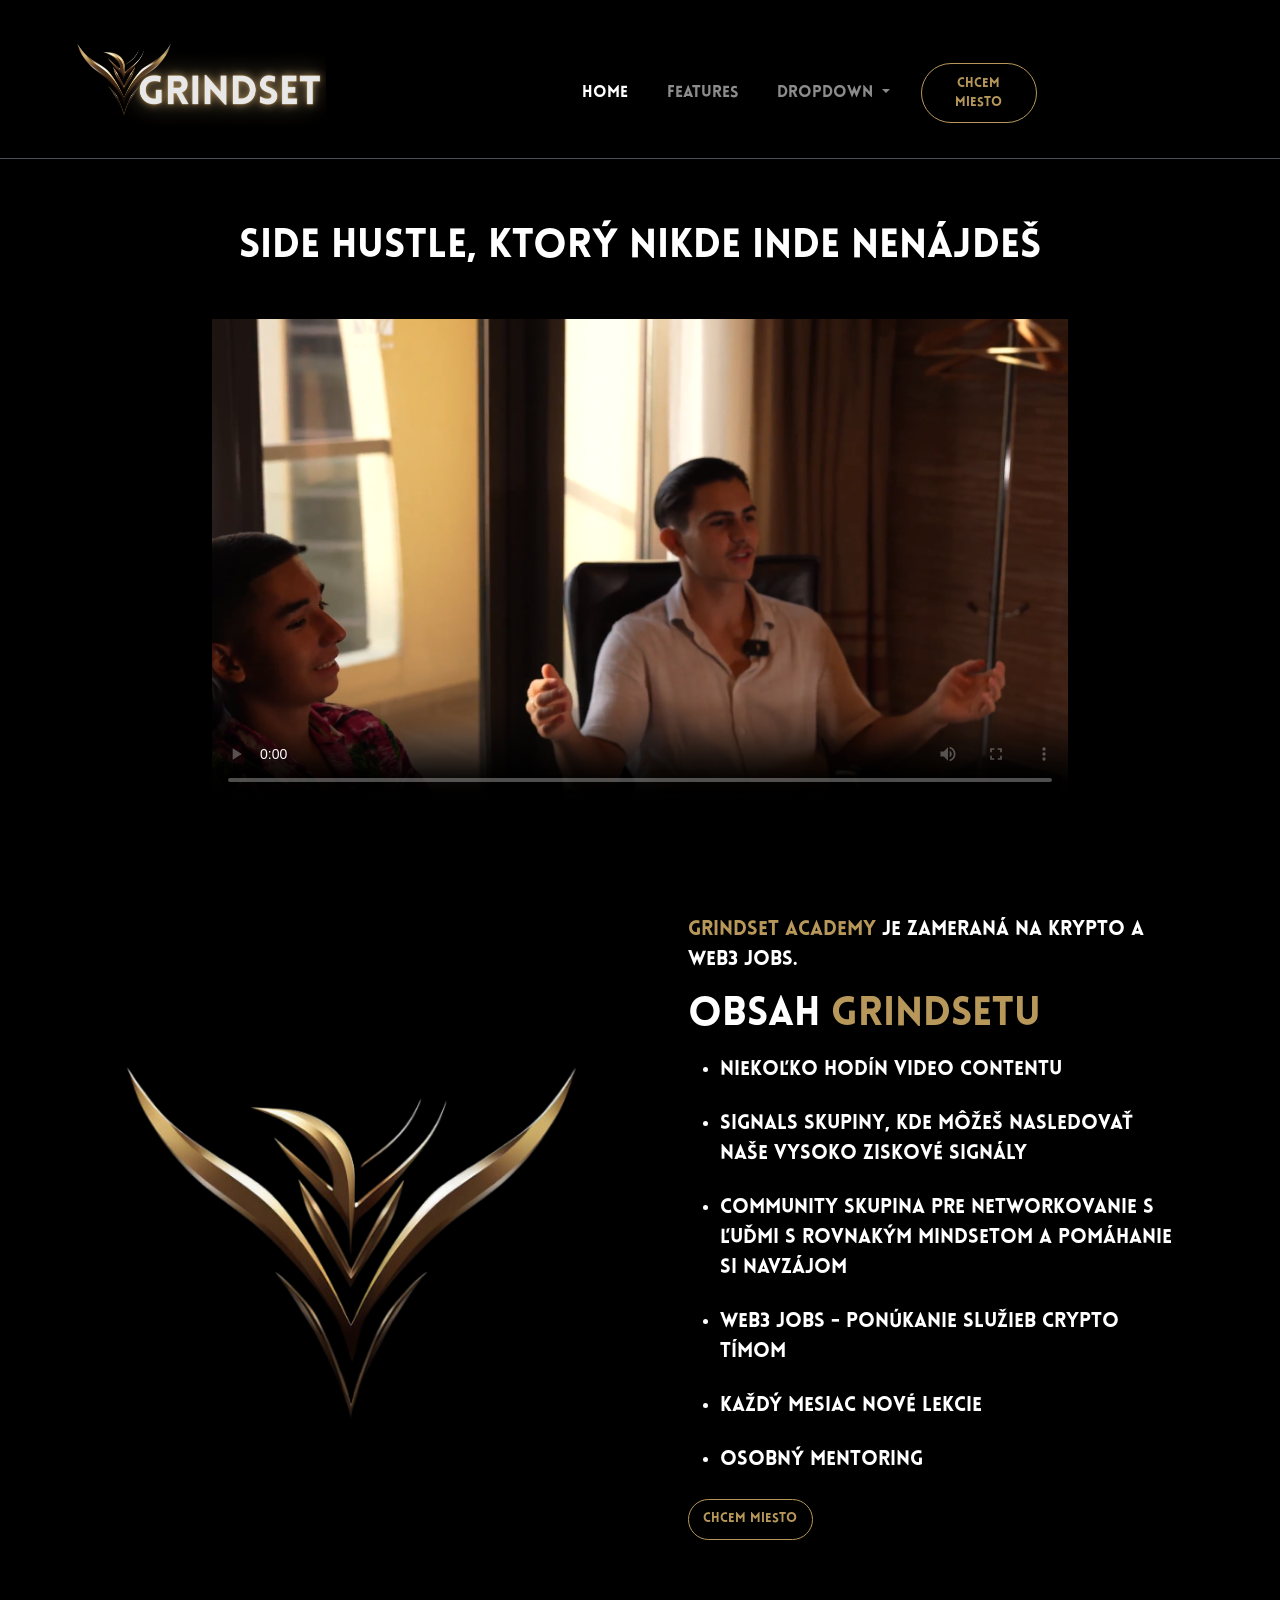
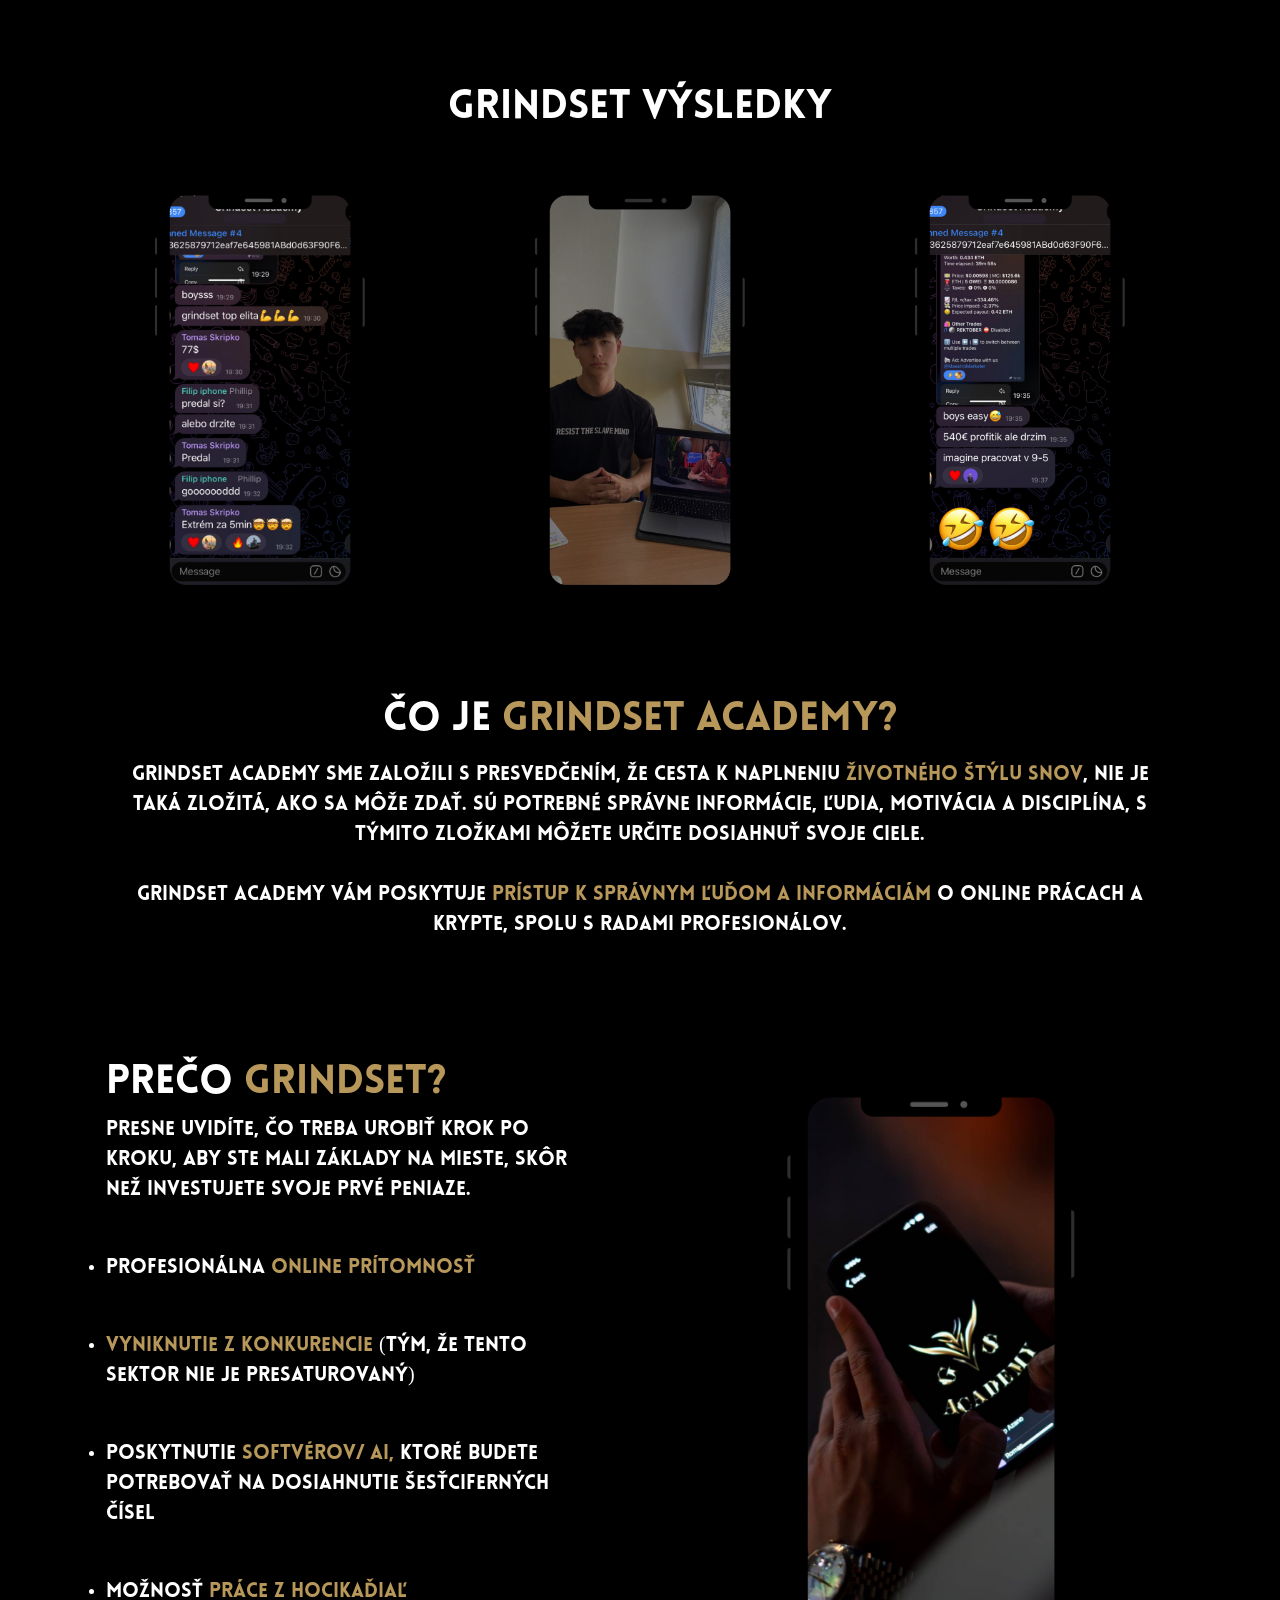
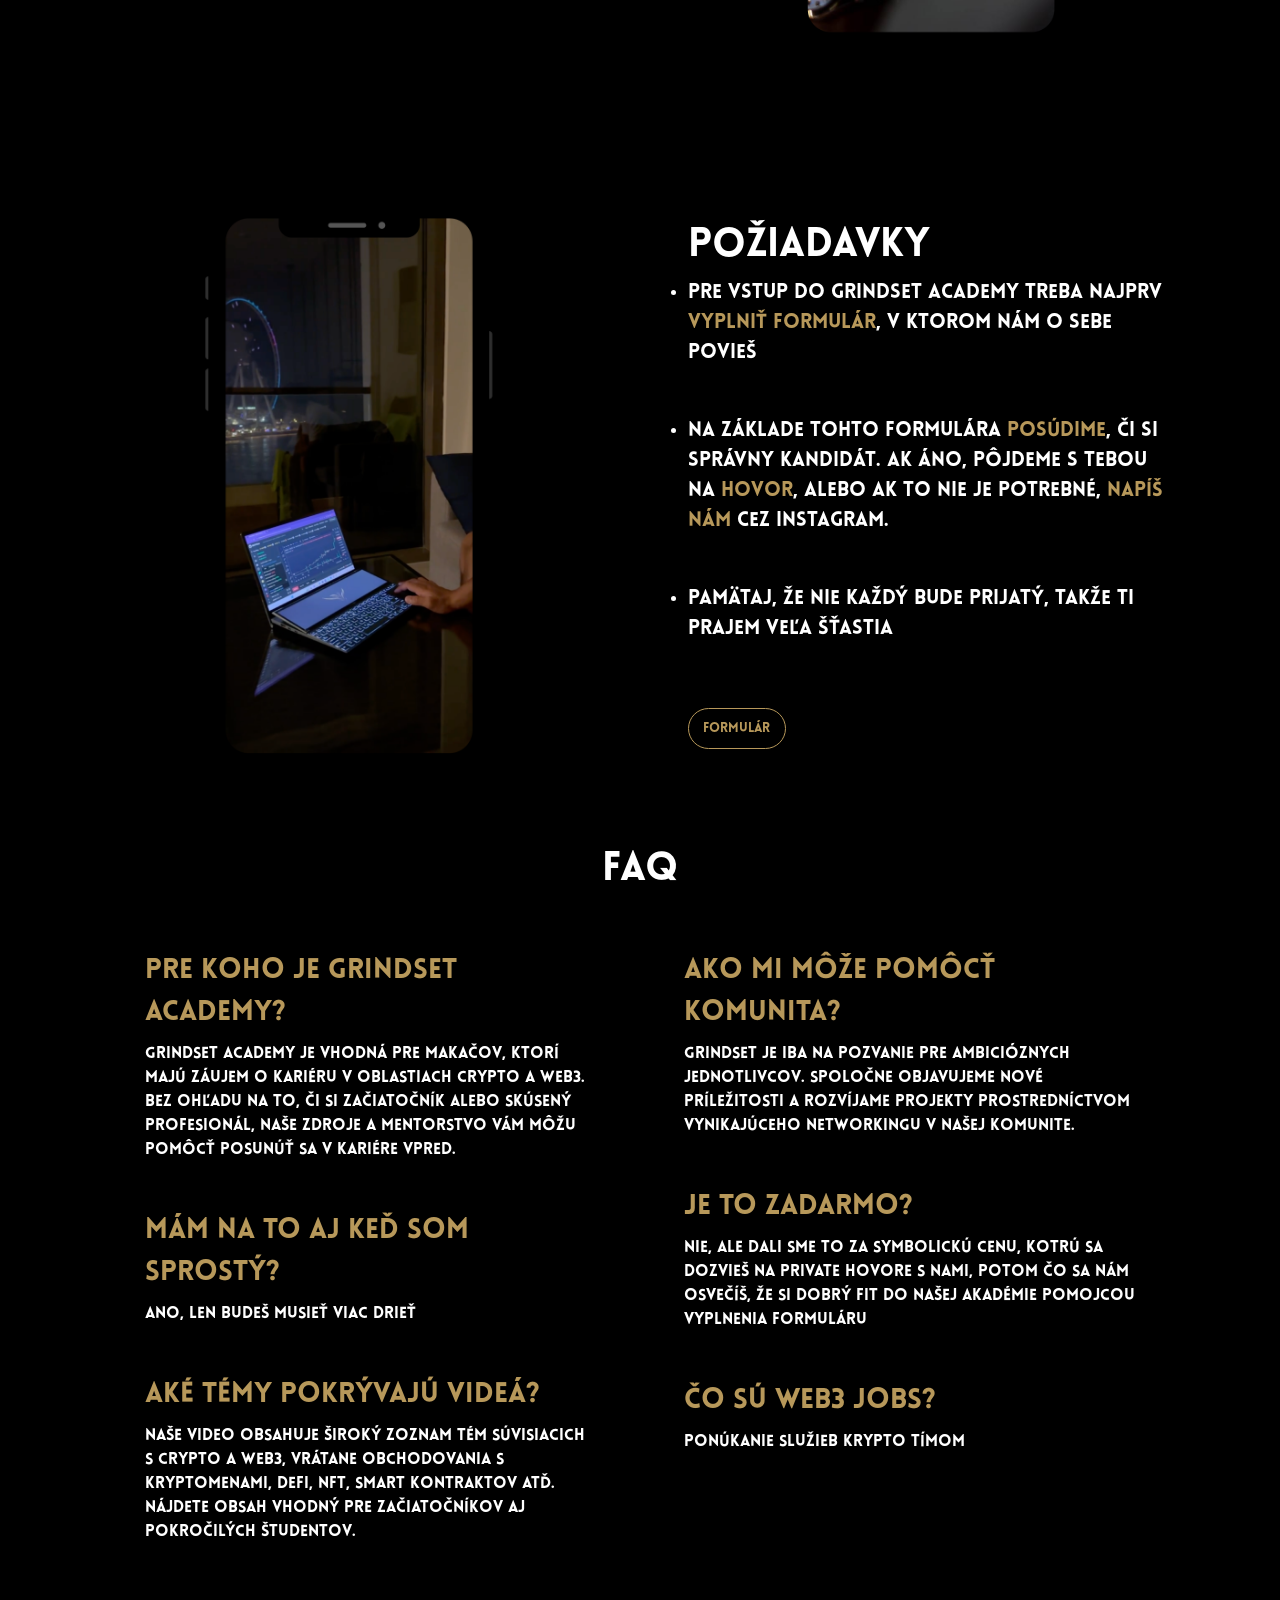
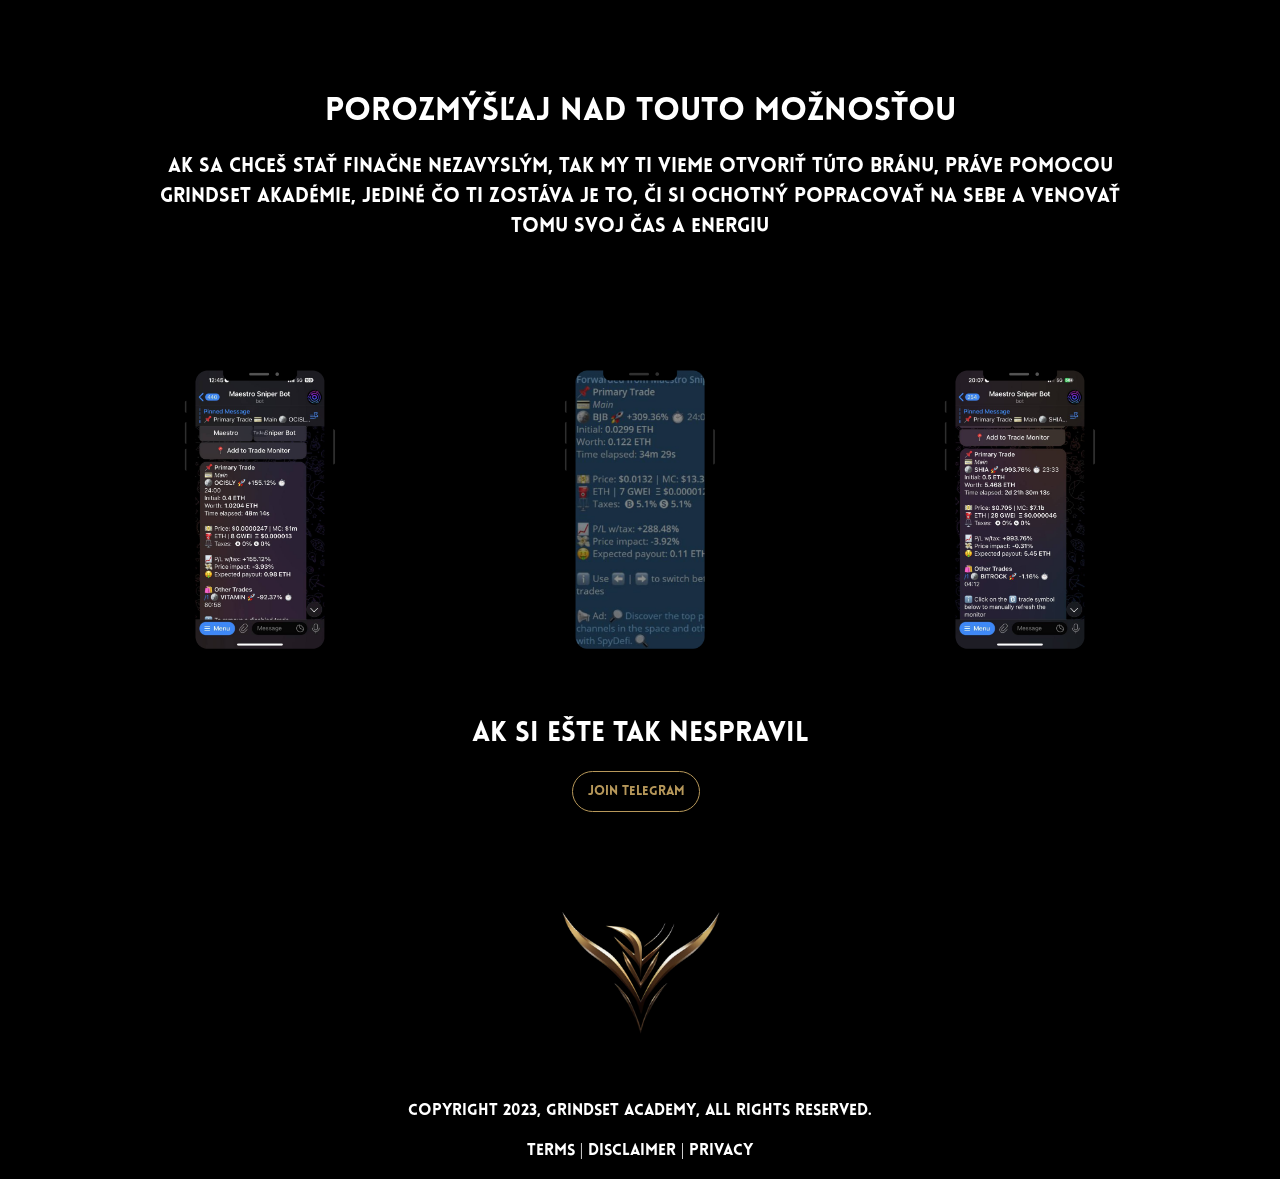
==== commit ee175ae9: "Add files via upload" ====
--- a/index.html
+++ b/index.html
@@ -8,6 +8,194 @@
     <link href="styles.css" rel="stylesheet">
   </head>
   <style>
+    *{
+    justify-content: center;
+  }
+body{
+box-sizing: border-box;
+color: white;
+font-family: 'Lovelo';
+background-color: black;
+}
+@font-face {
+font-family: 'Lovelo';
+src: url(fonts/Lovelo\ Black.otf);
+}
+@media (min-width:992px){
+    .navbar{
+        display: flex;
+        flex-direction: row;
+        justify-content: center;
+        align-items: center;
+    }
+    .navbar-brand{
+        display: flex;
+        flex-direction: row;
+        justify-content: start;
+        align-items: start;
+        padding-left: 5%;
+        width: 25%;
+    }
+    .start-logo{
+        width: 35%;
+    }
+    .navbar-nav{
+        display: flex;
+        flex-direction: row;
+        justify-content: center;
+        align-items: center;
+        gap: 5%;
+        width: 50%;
+        padding-top: 3%;
+    }
+}
+@media (max-width:992px){
+    .display-6{
+        font-size: 6cqi !important;
+    }
+    .fs-2{
+        font-size: 4cqi !important;
+    }
+    .fs-3{
+        font-size: 3.8cqi !important;
+    }
+    .fs-5{
+        font-size: 3cqi !important;
+    }
+    .fs-6{
+        font-size: 2.5cqi !important;
+    }
+    .fs-7{
+        font-size: 2cqi !important;
+    }
+    .btn-outline-gold{
+        font-size: 2.5cqi !important;
+        }
+    .p-10{
+        padding-left: 8%;
+        padding-right: 8%;
+    }
+    .display-none{
+        display: none;
+    }
+    .navbar{
+        display: flex;
+        flex-direction: row;
+        justify-content: center;
+        align-items: center;
+    }
+    .navbar-brand{
+        display: flex;
+        flex-direction: row;
+        justify-content: start;
+        align-items: end;
+        padding-left: 5%;
+    }
+    .start-logo{
+        width: 35%;
+    }
+    .navbar-nav{
+        display: flex;
+        flex-direction: column;
+        justify-content: center;
+        align-items: center;
+        height: 100%;
+    }
+}
+
+
+.btn{
+    --bs-btn-padding-x: 0.9rem;
+    --bs-btn-padding-y: 0.6rem;
+}
+.btn-outline-gold{
+font-size: small;
+border-radius: 50px;
+border: 1.5px solid #b7985a;
+color: #b7985a;
+background-color: transparent;
+}
+.btn-outline-gold:hover{
+color: black;
+background-color: #b7985a;
+}
+:root{
+--golden: #b7985a;
+}
+.logo{
+max-width: 90%;
+max-height: 80%;
+}
+.video-text-container{
+    display: flex;
+    justify-content: center;
+    align-items: center;
+}
+.video-text{
+text-align: center;
+}
+.video-container{
+    width: 90%;
+    height: 30%;
+    display: flex;
+    justify-content: center;
+}
+.video{
+    width: 90%;
+    height: 100%;
+}
+/*
+.vysledok-container1, .vysledok-container3{
+display: flex;
+justify-content: center;
+align-items: start;
+}
+.vysledok-container2{
+display: flex;
+justify-content: center;
+align-items: end;
+}
+.vysledok1, .vysledok3{
+max-width: 90%;
+max-height: 80%;
+}
+.vysledok2{
+max-width: 90%;
+max-height: 100%;
+}
+*/
+.vysledok-container{
+display: flex;
+justify-content: center;
+align-items: center;
+}
+.vysledok{
+
+}
+.vysledok1, .vysledok2, .vysledok3{
+    width: 70%;
+    height: 100%;
+}
+.golden{
+    color: #b7985a;
+}
+
+.purple{
+    background-color: purple;
+}
+.pink{
+    background-color: plum;
+}
+.img1{
+    max-width: 80%;
+    max-height: 80%;
+    }
+.end-logo{
+    max-width: 15%;
+}
+.clickable:hover{
+    cursor: pointer;
+}
    </style>
   <body>
 
@@ -56,7 +244,7 @@
      <!-- Navbar End -->
 
            <!-- Navbar -->
-    <nav class="navbar border-bottom navbar-expand-lg border-body py-4" data-bs-theme="dark">
+    <nav class="navbar border-bottom navbar-expand-lg py-4" data-bs-theme="dark">
      <div class="container-fluid">
          <img src="images/grindset-logo-text.png" alt="Logo" class="d-inline-block align-text-top navbar-brand">
        <button class="navbar-toggler" type="button" data-bs-toggle="collapse" data-bs-target="#navbarNavAltMarkup" aria-controls="navbarNavAltMarkup" aria-expanded="false" aria-label="Toggle navigation">
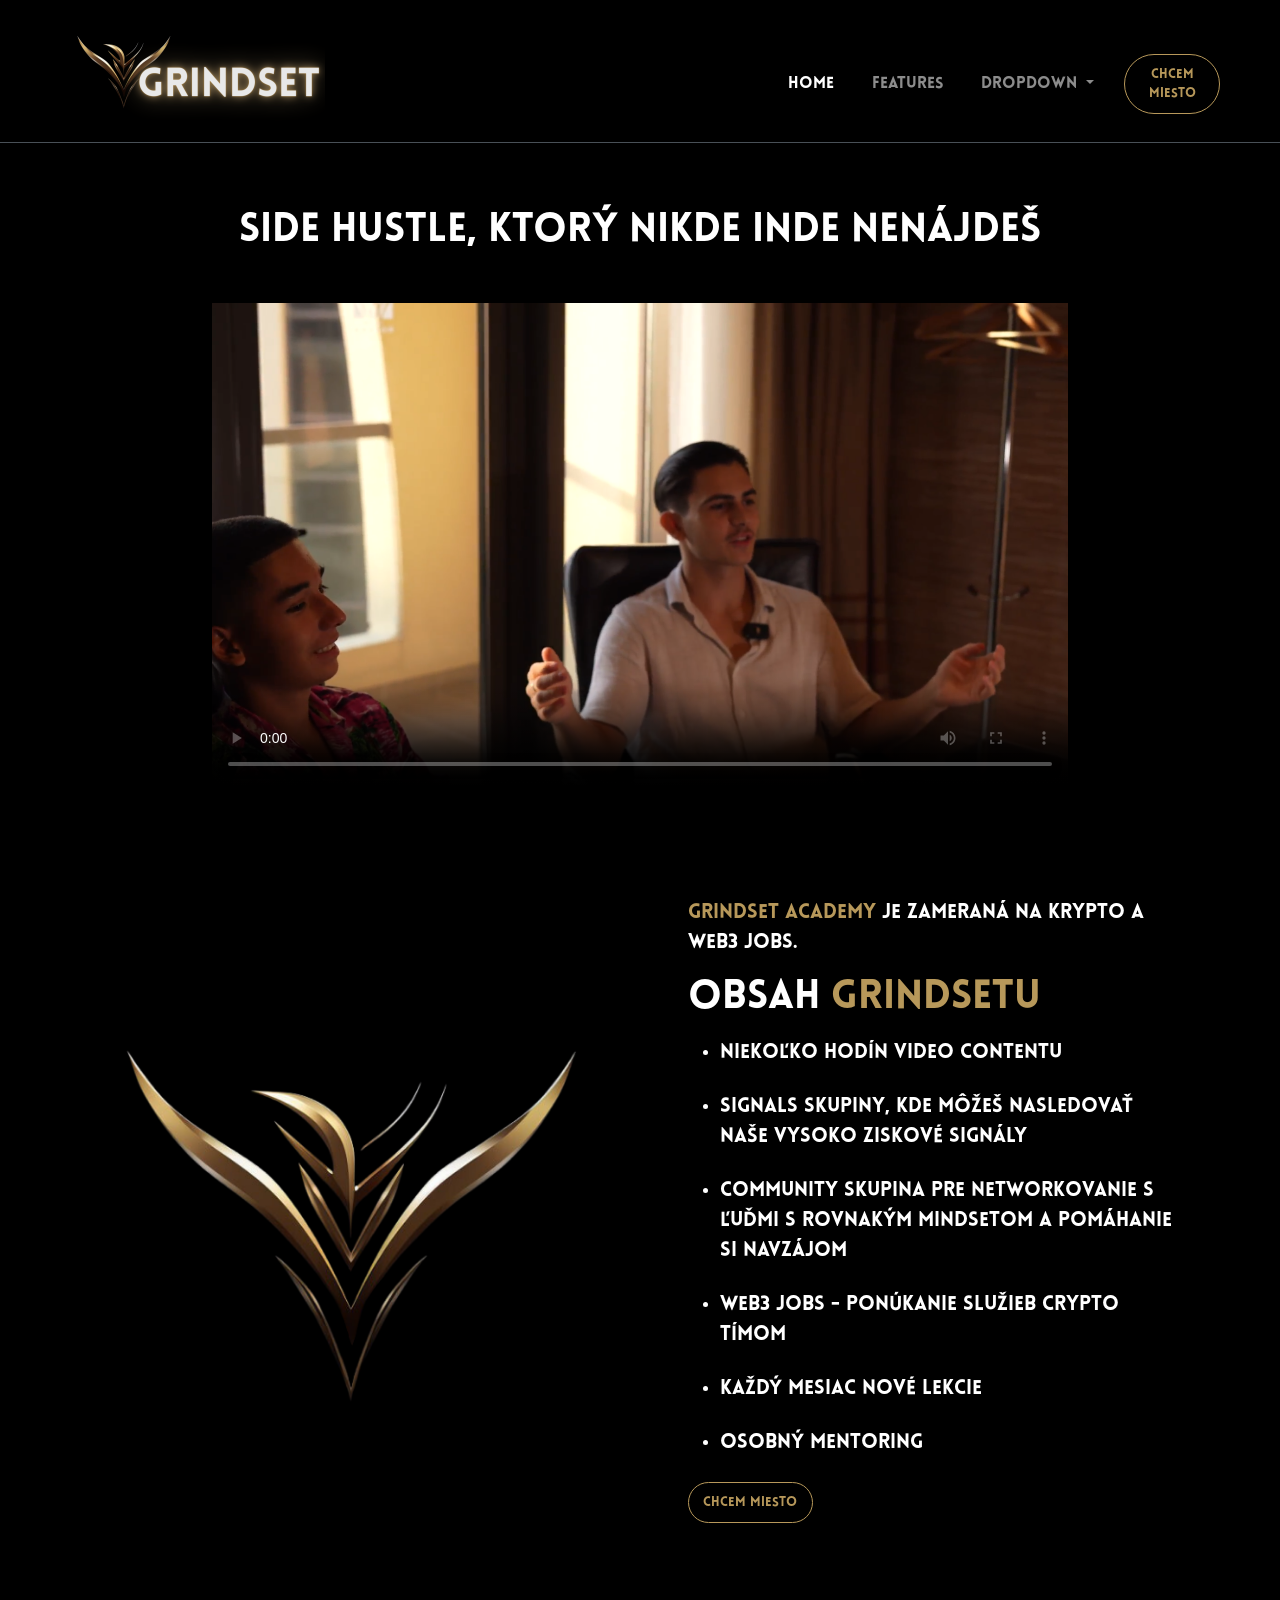
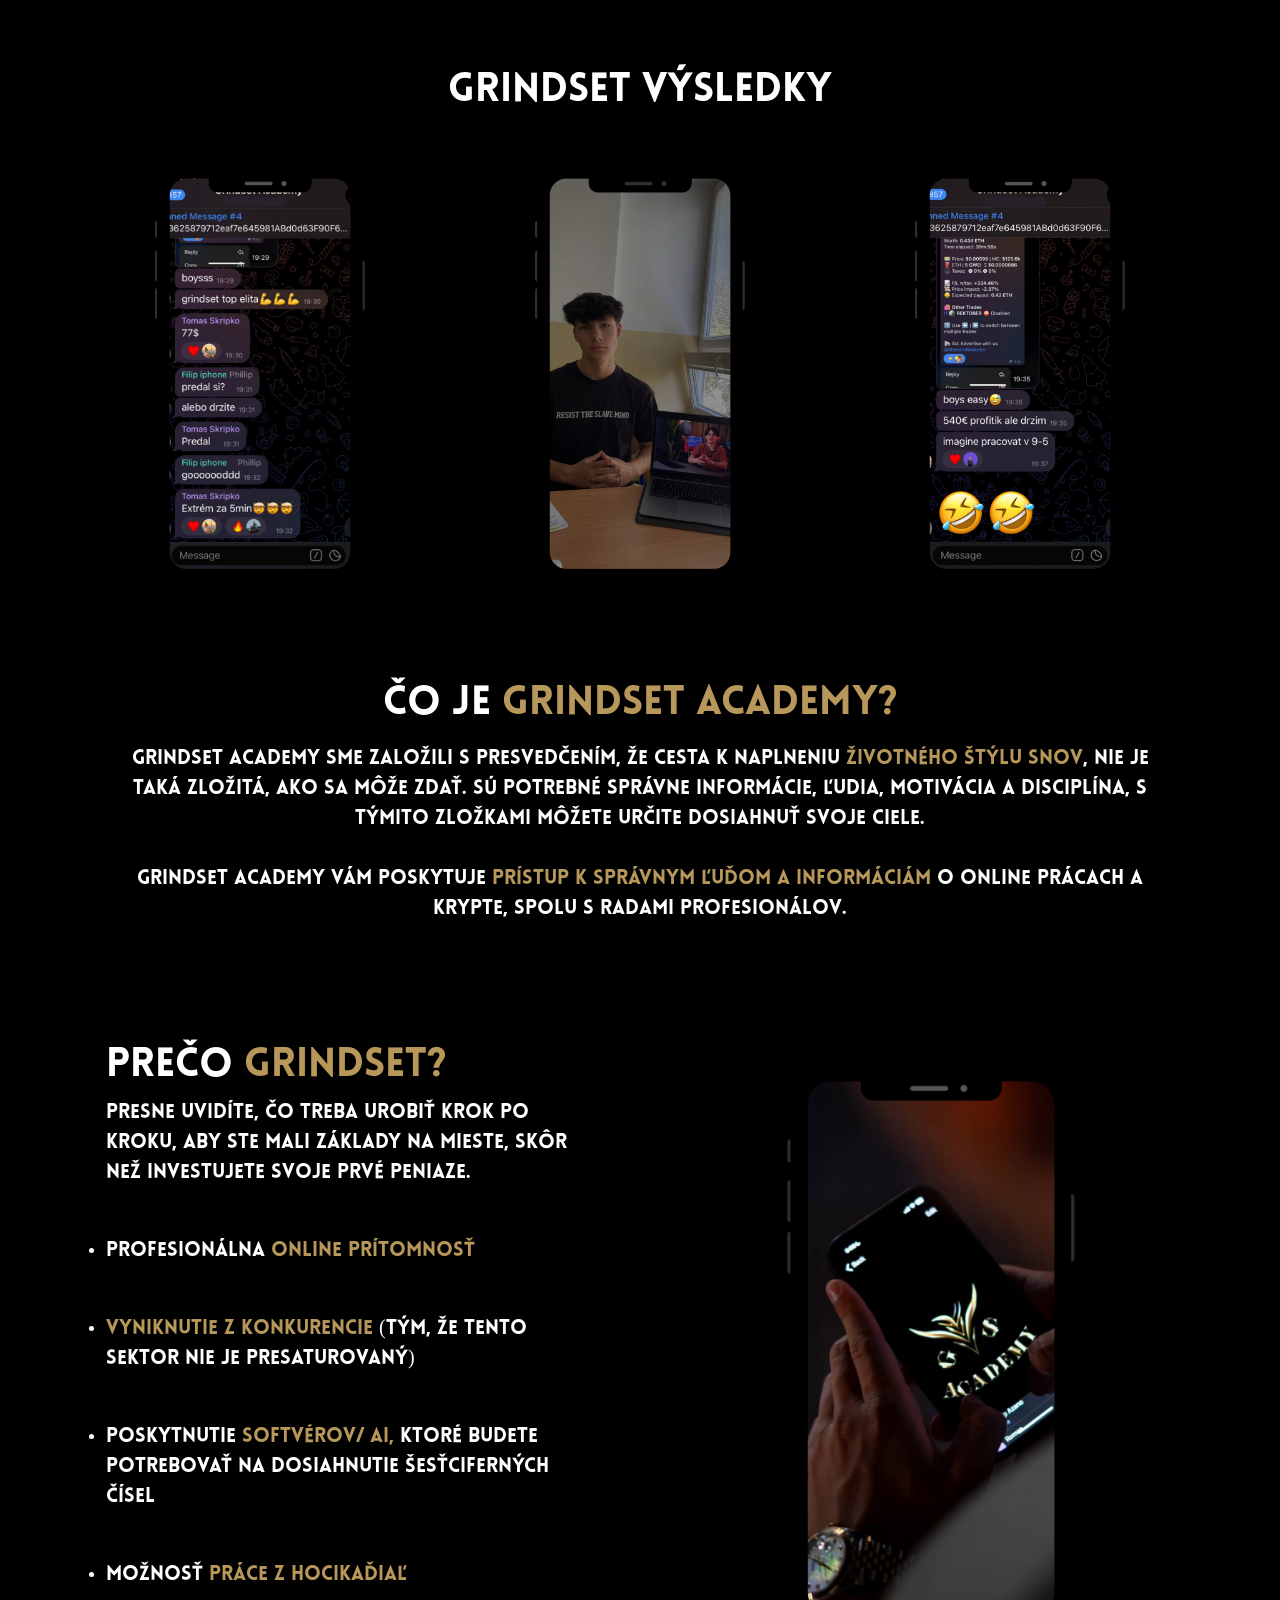
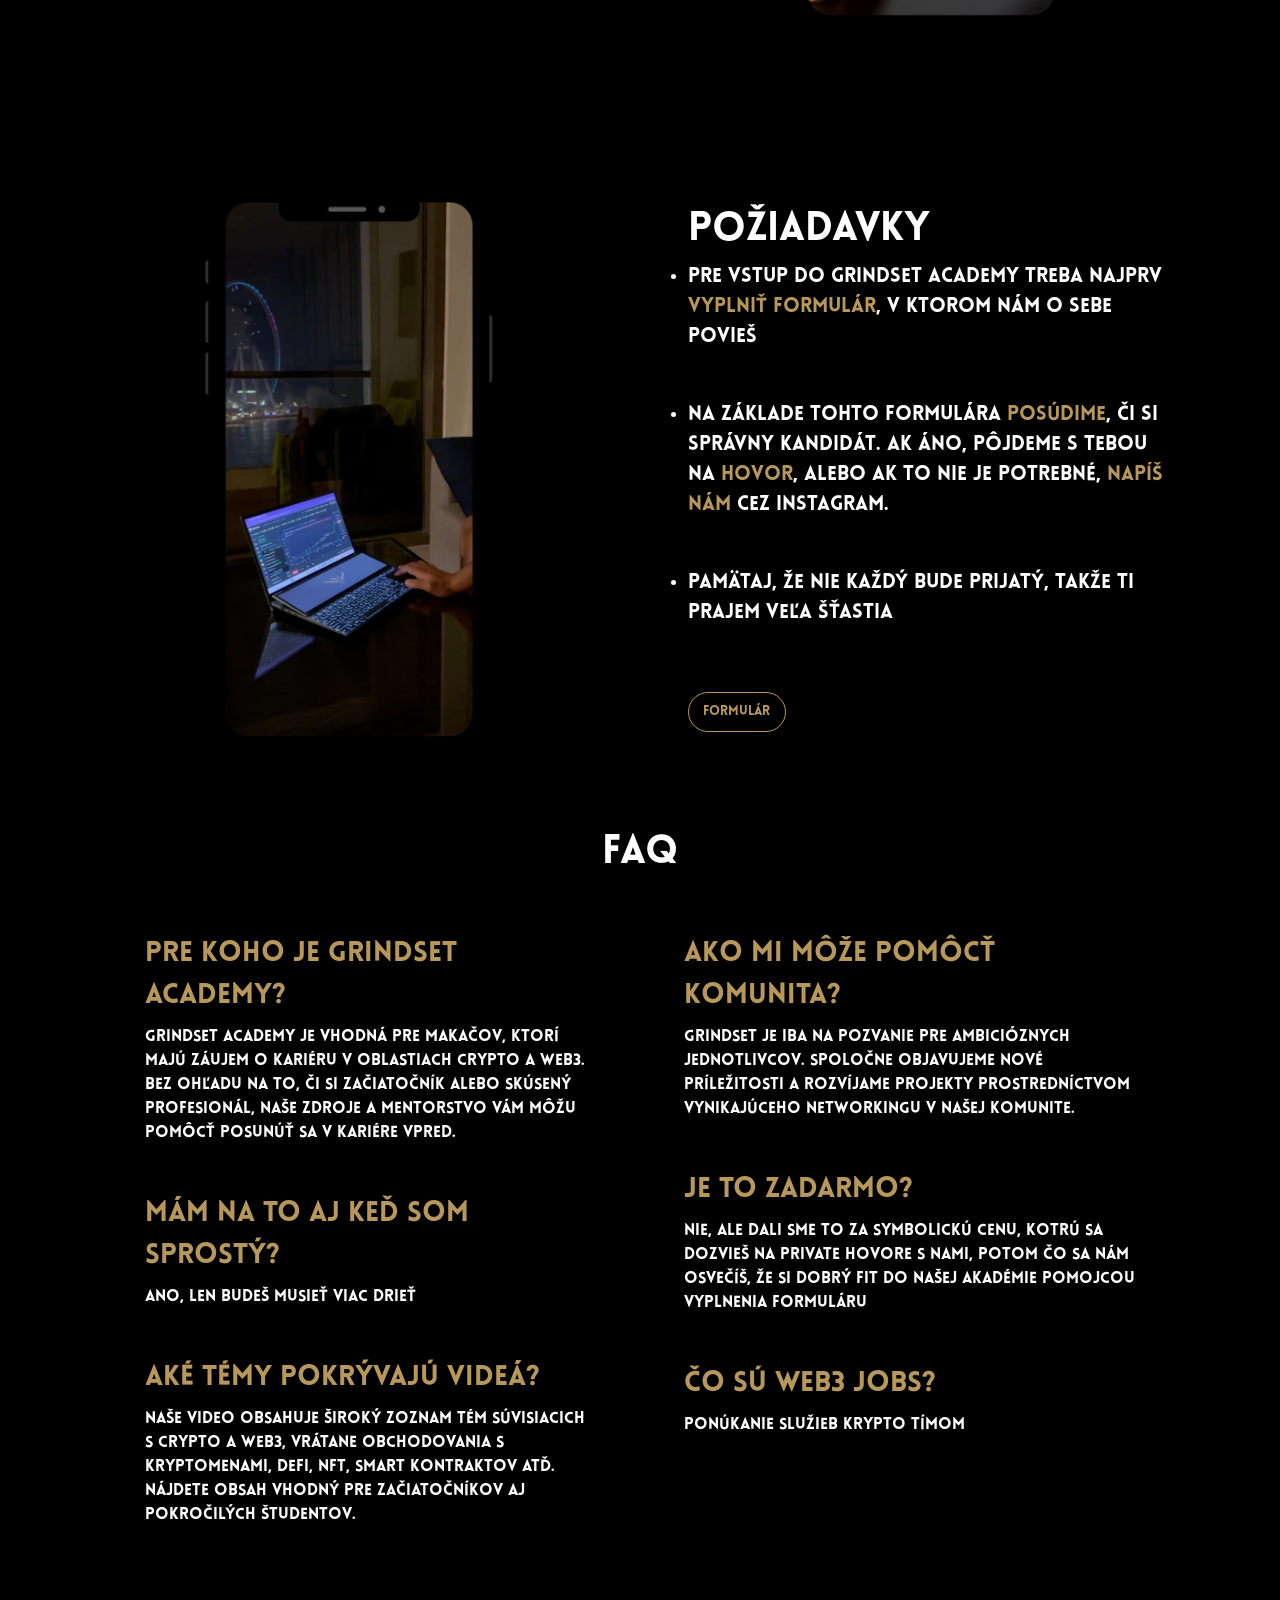
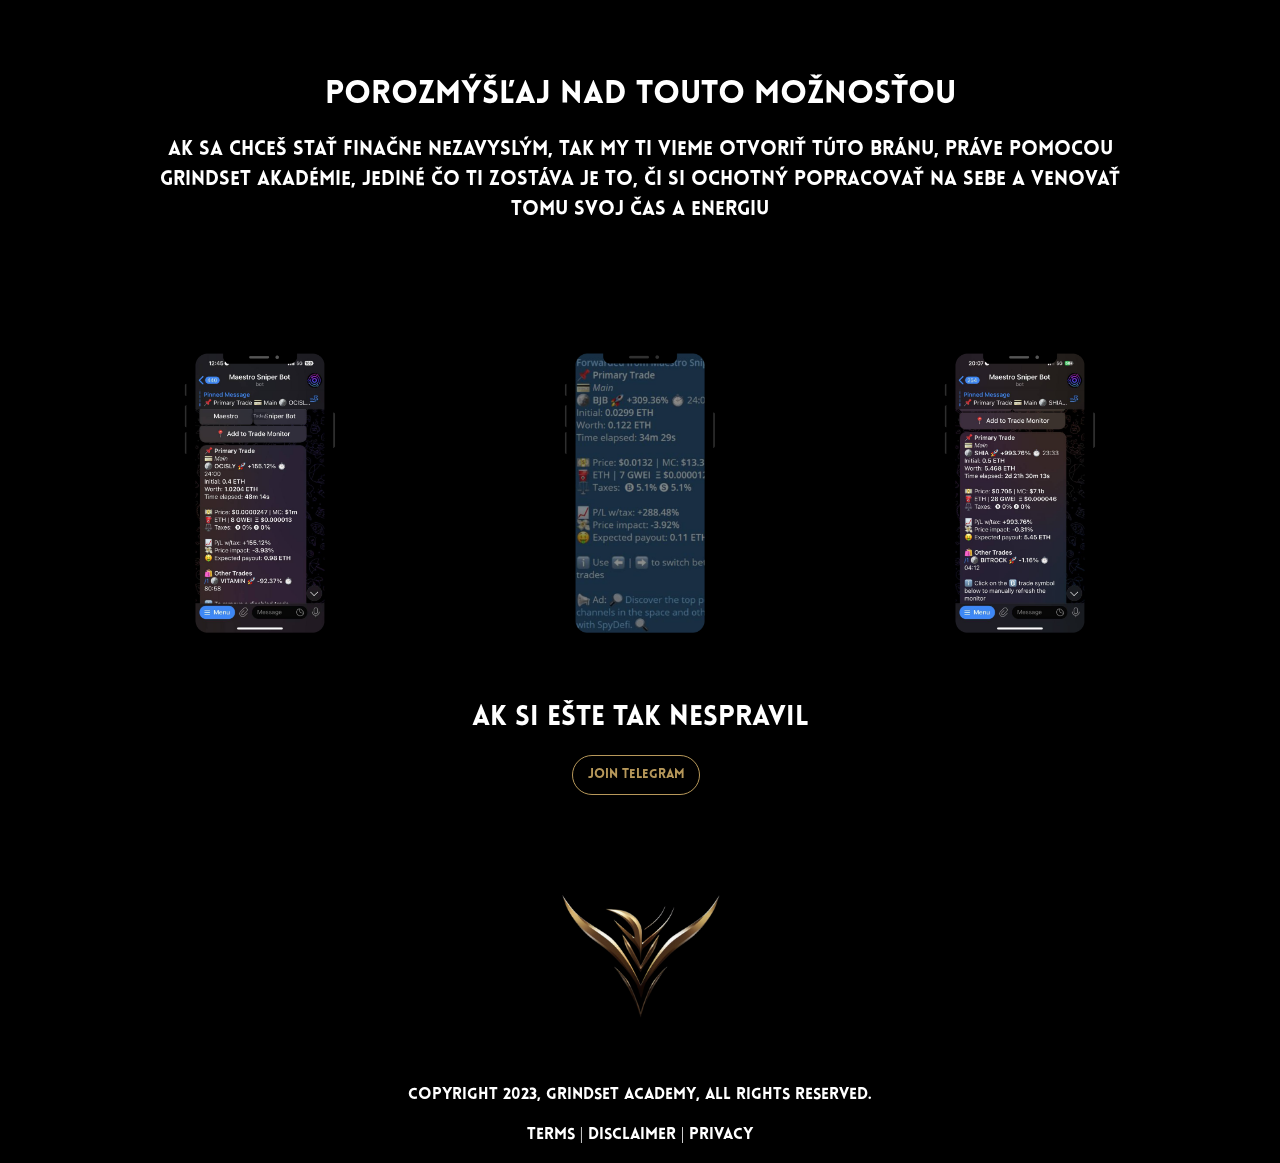
==== commit a1daf9b4: "Add files via upload" ====
--- a/index.html
+++ b/index.html
@@ -8,194 +8,7 @@
     <link href="styles.css" rel="stylesheet">
   </head>
   <style>
-    *{
-    justify-content: center;
-  }
-body{
-box-sizing: border-box;
-color: white;
-font-family: 'Lovelo';
-background-color: black;
-}
-@font-face {
-font-family: 'Lovelo';
-src: url(fonts/Lovelo\ Black.otf);
-}
-@media (min-width:992px){
-    .navbar{
-        display: flex;
-        flex-direction: row;
-        justify-content: center;
-        align-items: center;
-    }
-    .navbar-brand{
-        display: flex;
-        flex-direction: row;
-        justify-content: start;
-        align-items: start;
-        padding-left: 5%;
-        width: 25%;
-    }
-    .start-logo{
-        width: 35%;
-    }
-    .navbar-nav{
-        display: flex;
-        flex-direction: row;
-        justify-content: center;
-        align-items: center;
-        gap: 5%;
-        width: 50%;
-        padding-top: 3%;
-    }
-}
-@media (max-width:992px){
-    .display-6{
-        font-size: 6cqi !important;
-    }
-    .fs-2{
-        font-size: 4cqi !important;
-    }
-    .fs-3{
-        font-size: 3.8cqi !important;
-    }
-    .fs-5{
-        font-size: 3cqi !important;
-    }
-    .fs-6{
-        font-size: 2.5cqi !important;
-    }
-    .fs-7{
-        font-size: 2cqi !important;
-    }
-    .btn-outline-gold{
-        font-size: 2.5cqi !important;
-        }
-    .p-10{
-        padding-left: 8%;
-        padding-right: 8%;
-    }
-    .display-none{
-        display: none;
-    }
-    .navbar{
-        display: flex;
-        flex-direction: row;
-        justify-content: center;
-        align-items: center;
-    }
-    .navbar-brand{
-        display: flex;
-        flex-direction: row;
-        justify-content: start;
-        align-items: end;
-        padding-left: 5%;
-    }
-    .start-logo{
-        width: 35%;
-    }
-    .navbar-nav{
-        display: flex;
-        flex-direction: column;
-        justify-content: center;
-        align-items: center;
-        height: 100%;
-    }
-}
-
-
-.btn{
-    --bs-btn-padding-x: 0.9rem;
-    --bs-btn-padding-y: 0.6rem;
-}
-.btn-outline-gold{
-font-size: small;
-border-radius: 50px;
-border: 1.5px solid #b7985a;
-color: #b7985a;
-background-color: transparent;
-}
-.btn-outline-gold:hover{
-color: black;
-background-color: #b7985a;
-}
-:root{
---golden: #b7985a;
-}
-.logo{
-max-width: 90%;
-max-height: 80%;
-}
-.video-text-container{
-    display: flex;
-    justify-content: center;
-    align-items: center;
-}
-.video-text{
-text-align: center;
-}
-.video-container{
-    width: 90%;
-    height: 30%;
-    display: flex;
-    justify-content: center;
-}
-.video{
-    width: 90%;
-    height: 100%;
-}
-/*
-.vysledok-container1, .vysledok-container3{
-display: flex;
-justify-content: center;
-align-items: start;
-}
-.vysledok-container2{
-display: flex;
-justify-content: center;
-align-items: end;
-}
-.vysledok1, .vysledok3{
-max-width: 90%;
-max-height: 80%;
-}
-.vysledok2{
-max-width: 90%;
-max-height: 100%;
-}
-*/
-.vysledok-container{
-display: flex;
-justify-content: center;
-align-items: center;
-}
-.vysledok{
-
-}
-.vysledok1, .vysledok2, .vysledok3{
-    width: 70%;
-    height: 100%;
-}
-.golden{
-    color: #b7985a;
-}
-
-.purple{
-    background-color: purple;
-}
-.pink{
-    background-color: plum;
-}
-.img1{
-    max-width: 80%;
-    max-height: 80%;
-    }
-.end-logo{
-    max-width: 15%;
-}
-.clickable:hover{
-    cursor: pointer;
-}
+
    </style>
   <body>
 
@@ -244,32 +57,34 @@
      <!-- Navbar End -->
 
            <!-- Navbar -->
-    <nav class="navbar border-bottom navbar-expand-lg py-4" data-bs-theme="dark">
-     <div class="container-fluid">
-         <img src="images/grindset-logo-text.png" alt="Logo" class="d-inline-block align-text-top navbar-brand">
-       <button class="navbar-toggler" type="button" data-bs-toggle="collapse" data-bs-target="#navbarNavAltMarkup" aria-controls="navbarNavAltMarkup" aria-expanded="false" aria-label="Toggle navigation">
-         <span class="navbar-toggler-icon"></span>
-       </button>
-       <div class="collapse navbar-collapse" id="navbarNavAltMarkup">
-         <div class="navbar-nav">
-           <a class="nav-link active" aria-current="page" href="#">Home</a>
-           <a class="nav-link" href="#">Features</a>
-           <li class="nav-item dropdown">
-             <a class="nav-link dropdown-toggle" href="#" role="button" data-bs-toggle="dropdown" aria-expanded="false">
-               Dropdown
-             </a>
-             <ul class="dropdown-menu">
-               <li><a class="dropdown-item" href="#">Action</a></li>
-               <li><a class="dropdown-item" href="#">Another action</a></li>
-               <li><a class="dropdown-item" href="#">Something else here</a></li>
-             </ul>
-           </li>
-           <button class="btn btn-outline-gold" type="button" onclick="window.location.href='https://docs.google.com/forms/d/e/1FAIpQLScVzCq7ARFSscQACXhIhkE5M_Nx83m6GFQQzLTy76HOJosaWw/viewform?usp=sf_link'">Chcem Miesto</button>
-         </div>
-       </div>
-     </div>
-   </nav>
-    <!-- Navbar End -->
+           <nav class="navbar border-bottom navbar-expand-lg py-3" data-bs-theme="dark">
+            <div class="container-fluid">
+              <a class="navbar-brand" href="#">
+                <img src="images/grindset-logo-text.png" alt="Bootstrap">
+              </a>
+              <button class="navbar-toggler" type="button" data-bs-toggle="collapse" data-bs-target="#navbarNavAltMarkup" aria-controls="navbarNavAltMarkup" aria-expanded="false" aria-label="Toggle navigation">
+                <span class="navbar-toggler-icon"></span>
+              </button>
+              <div class="collapse navbar-collapse justify-content-end" id="navbarNavAltMarkup">
+                <div class="navbar-nav">
+                  <a class="nav-link active" aria-current="page" href="#">Home</a>
+                  <a class="nav-link" href="#">Features</a>
+                  <li class="nav-item dropdown">
+                    <a class="nav-link dropdown-toggle" href="#" role="button" data-bs-toggle="dropdown" aria-expanded="false">
+                      Dropdown
+                    </a>
+                    <ul class="dropdown-menu">
+                      <li><a class="dropdown-item" href="#">Action</a></li>
+                      <li><a class="dropdown-item" href="#">Another action</a></li>
+                      <li><a class="dropdown-item" href="#">Something else here</a></li>
+                    </ul>
+                  </li>
+                  <button class="btn btn-outline-gold" type="button" onclick="window.location.href='https://docs.google.com/forms/d/e/1FAIpQLScVzCq7ARFSscQACXhIhkE5M_Nx83m6GFQQzLTy76HOJosaWw/viewform?usp=sf_link'">Chcem Miesto</button>
+                </div>
+              </div>
+            </div>
+          </nav>
+           <!-- Navbar End -->
 
     <div class="container p-10">
         <div class="row row-cols-sm-1 row-cols-md-1 row-cols-lg-2 gap-10 my-custom-code gx-5">
--- a/styles.css
+++ b/styles.css
@@ -11,7 +11,12 @@
 font-family: 'Lovelo';
 src: url(fonts/Lovelo\ Black.otf);
 }
+
 @media (min-width:992px){
+    nav img {
+        width: 250px;
+        height: 100px;
+        }
     .navbar{
         display: flex;
         flex-direction: row;
@@ -19,12 +24,7 @@
         align-items: center;
     }
     .navbar-brand{
-        display: flex;
-        flex-direction: row;
-        justify-content: start;
-        align-items: start;
         padding-left: 5%;
-        width: 25%;
     }
     .start-logo{
         width: 35%;
@@ -37,6 +37,9 @@
         gap: 5%;
         width: 50%;
         padding-top: 3%;
+    }
+    .navbar-collapse{
+        padding-right: 3rem;
     }
 }
 @media (max-width:992px){
@@ -68,6 +71,10 @@
     .display-none{
         display: none;
     }
+    nav img {
+        width: 190px;
+        height: 80px;
+        }
     .navbar{
         display: flex;
         flex-direction: row;
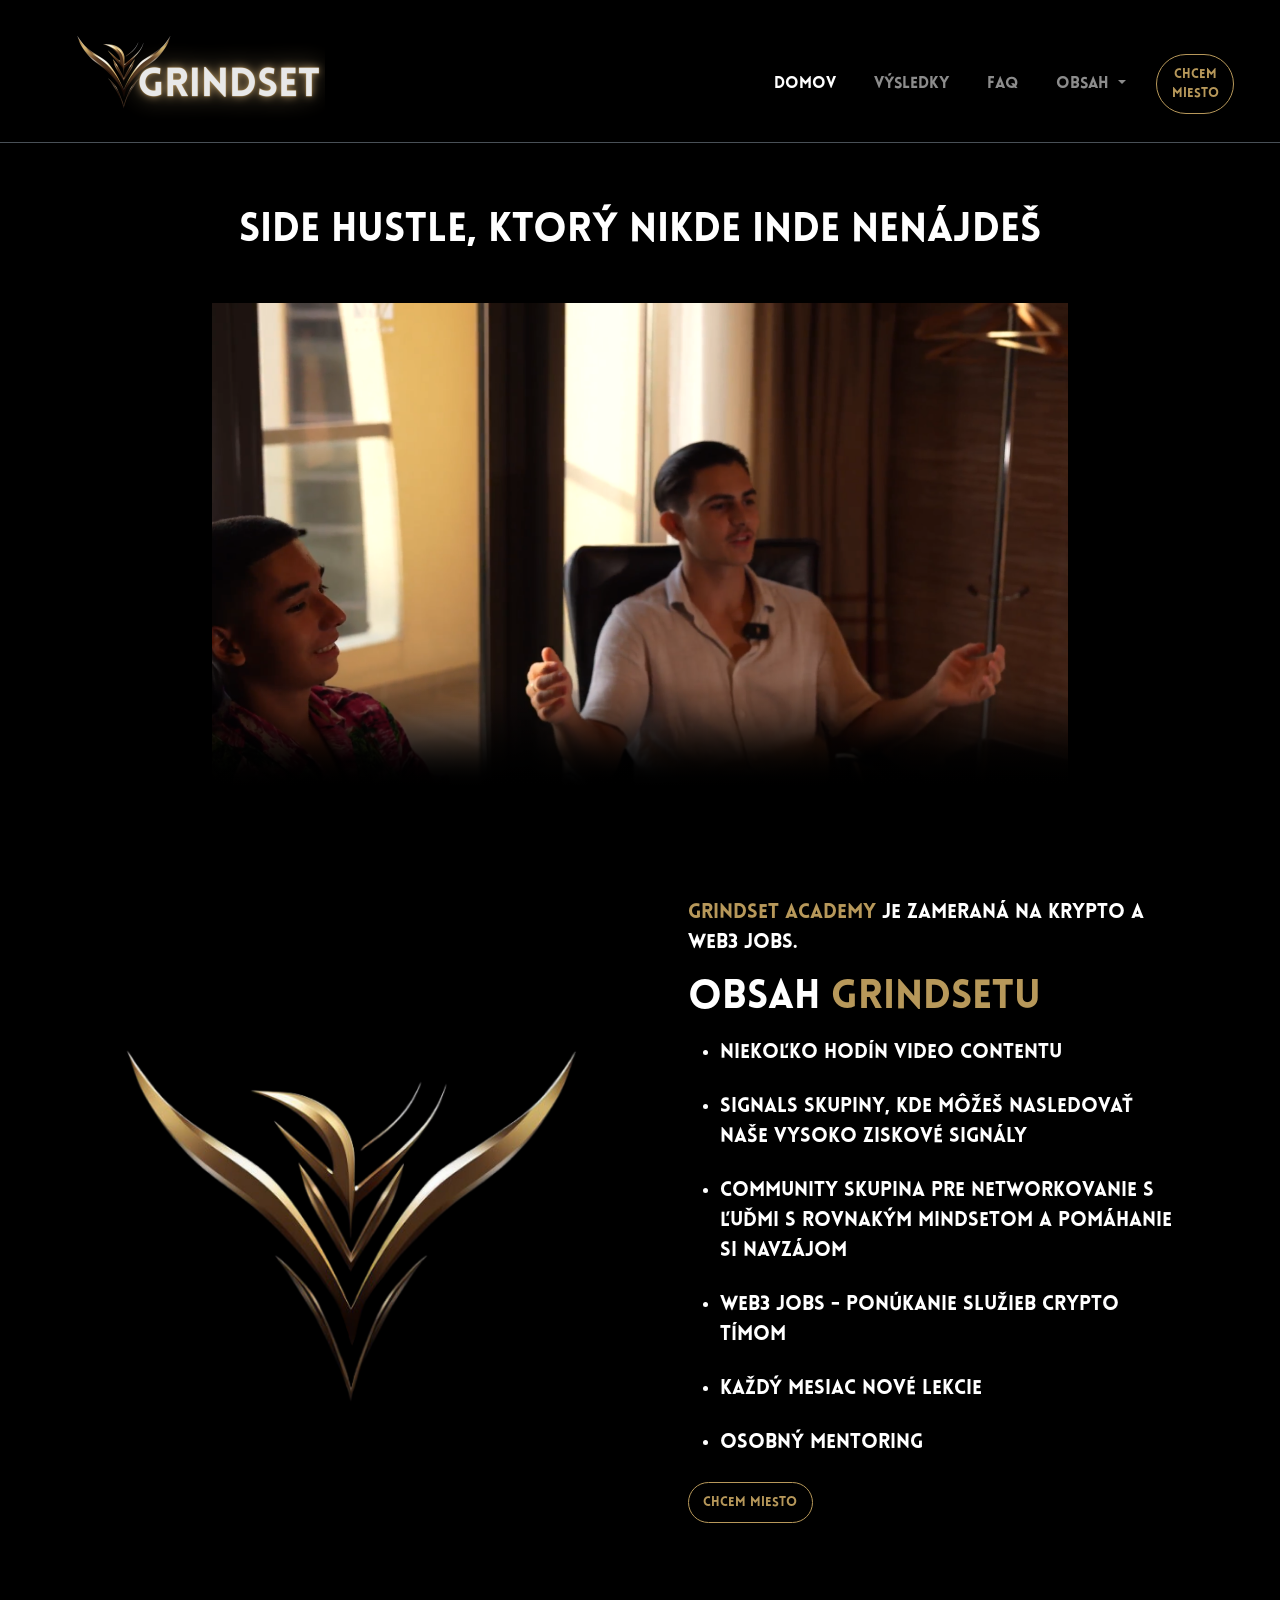
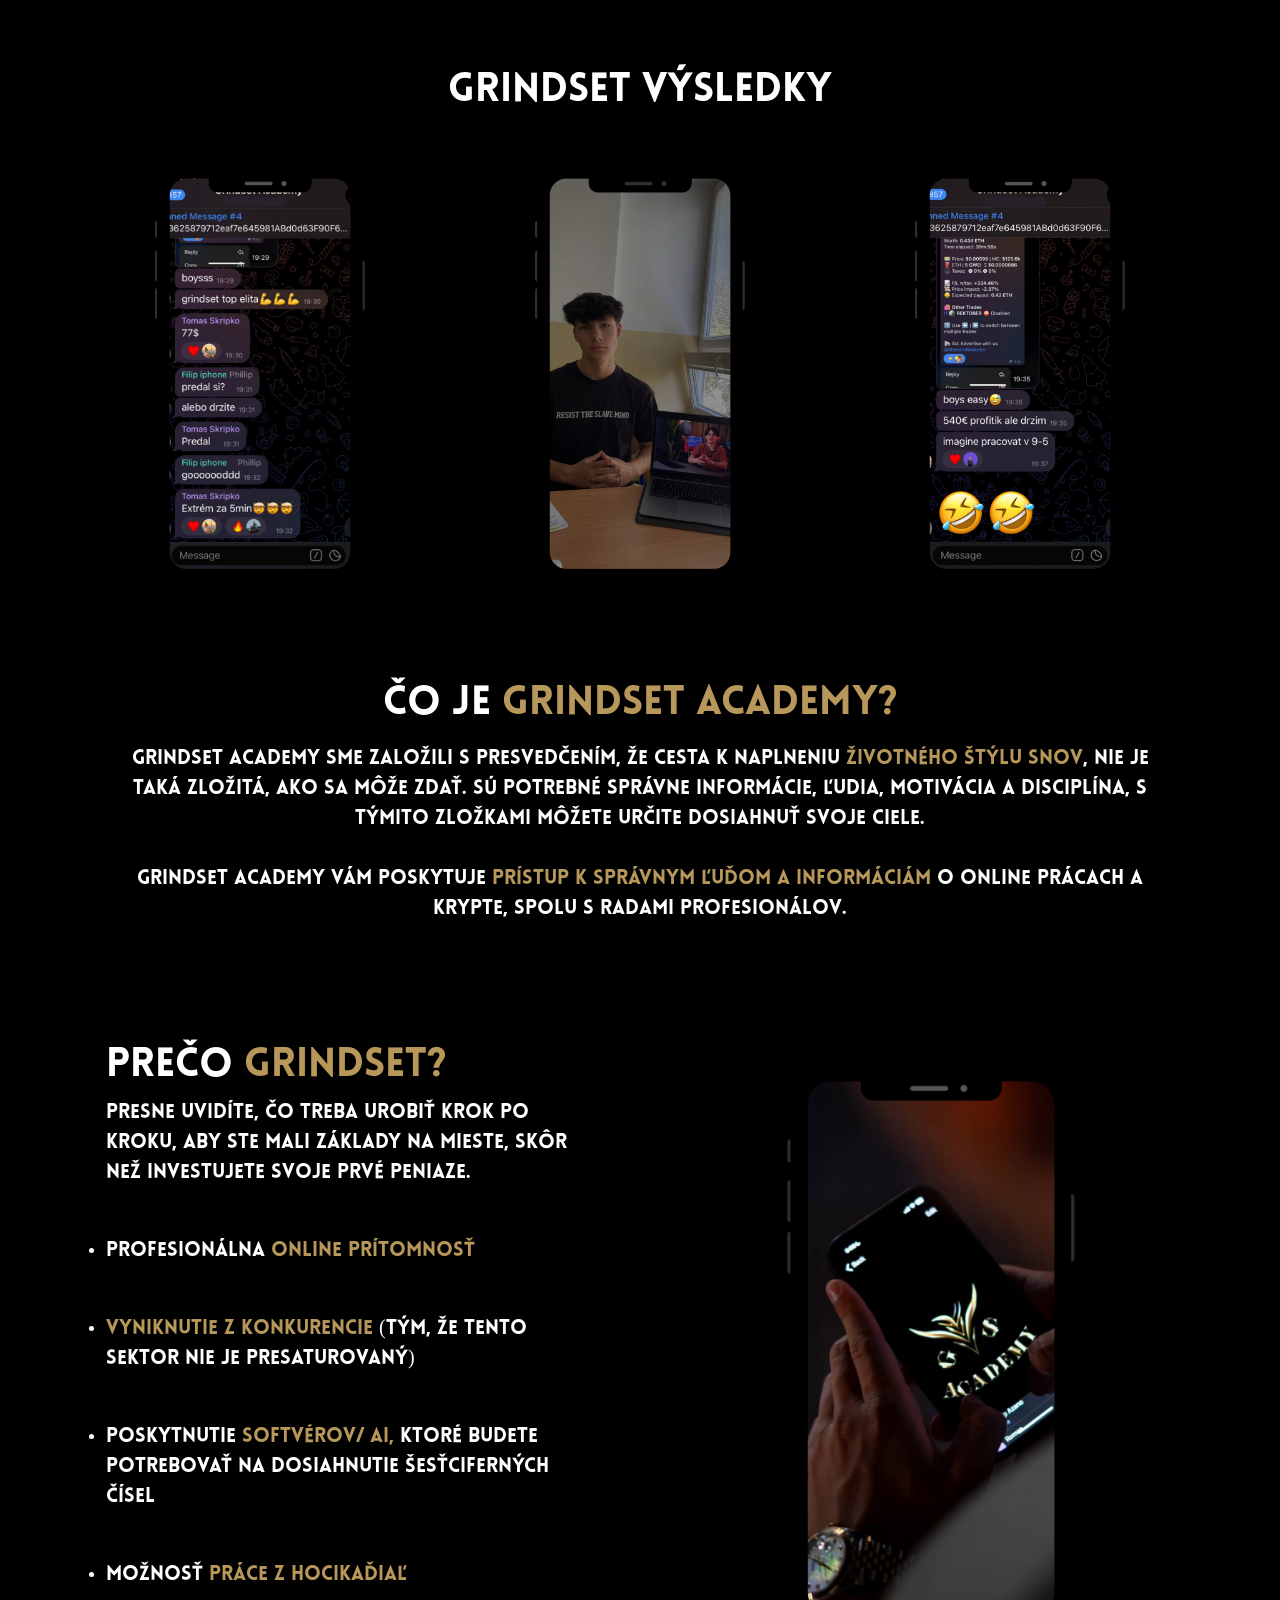
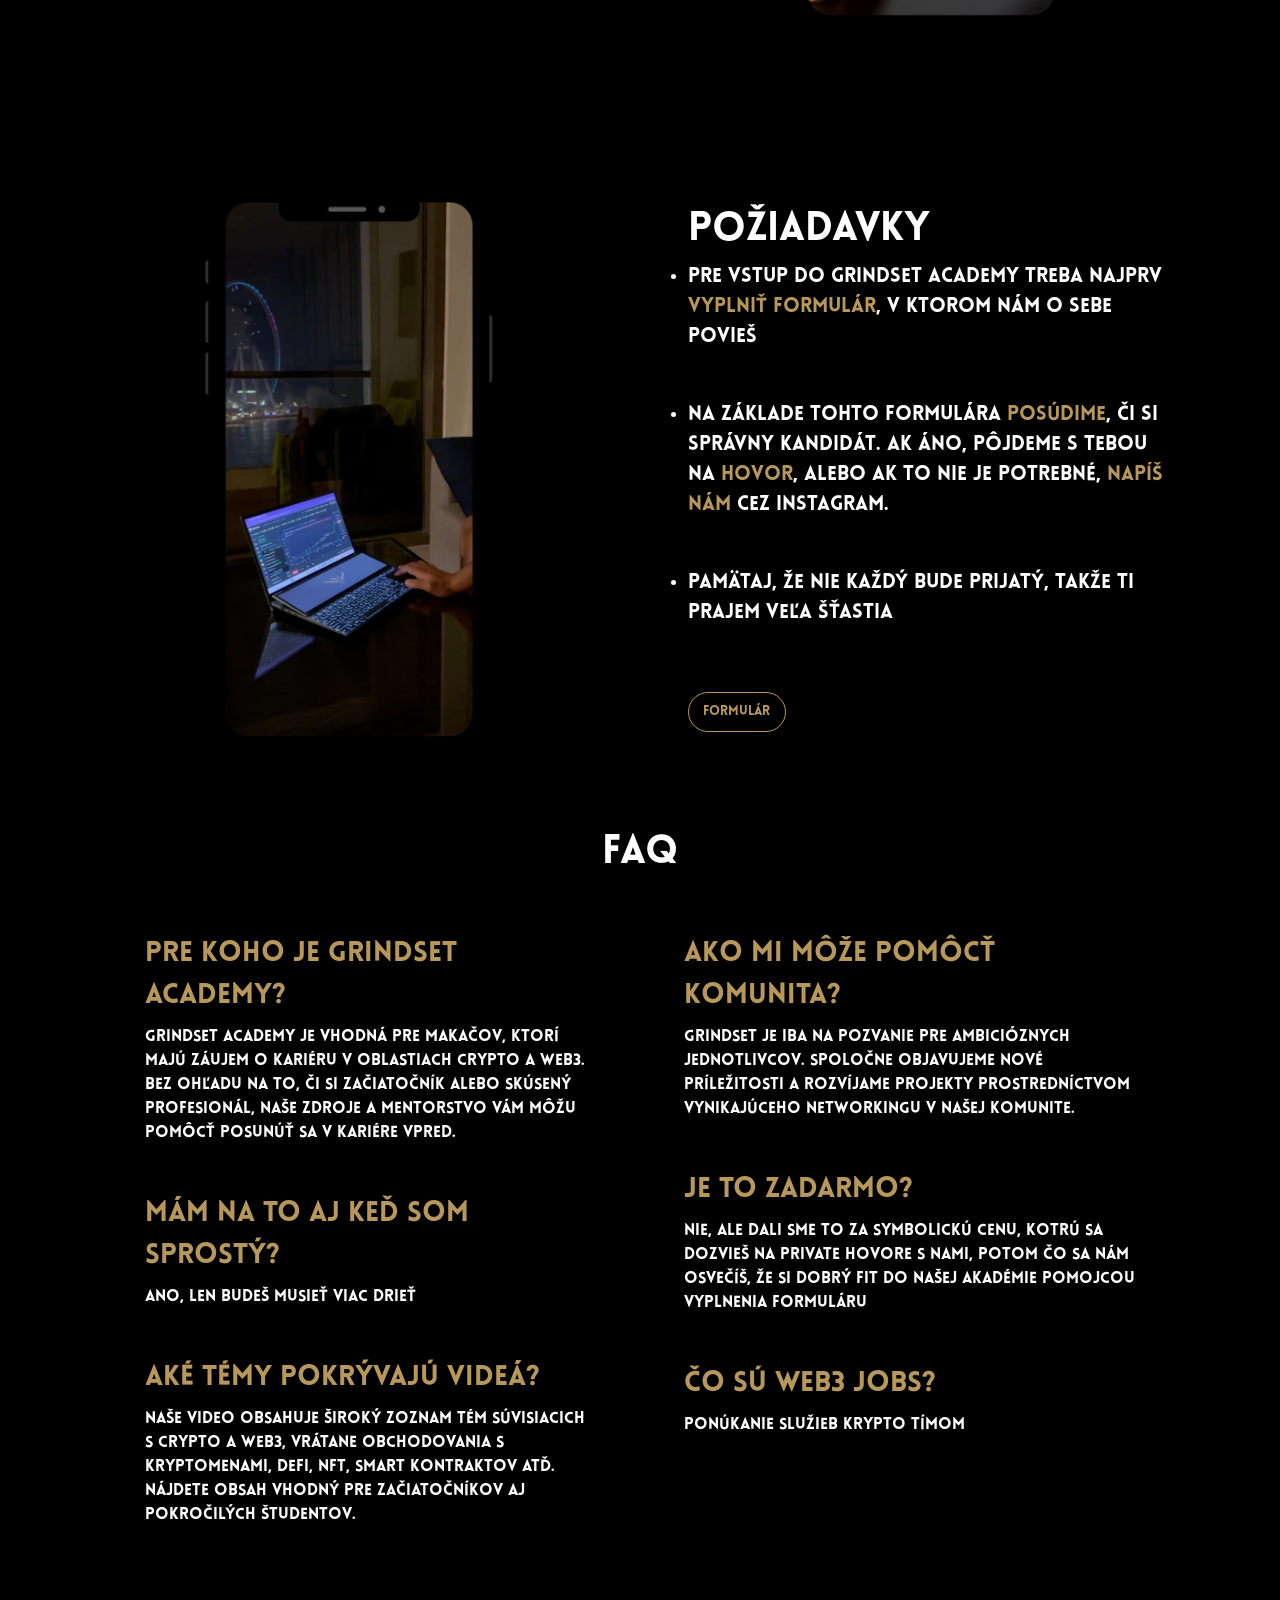
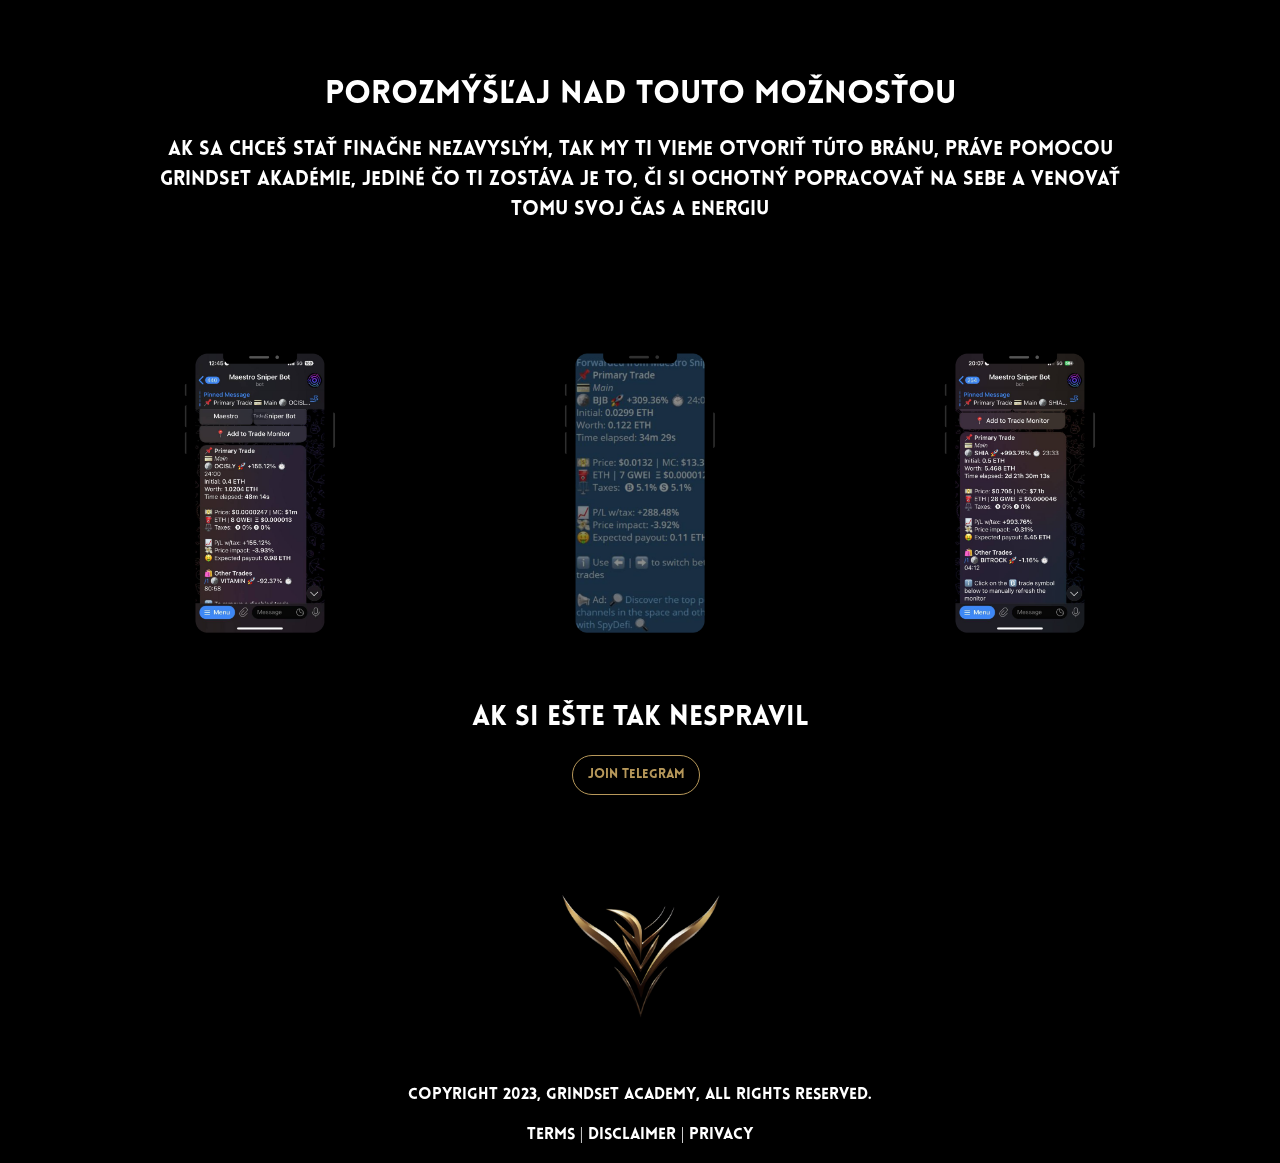
==== commit ac407688: "Add files via upload" ====
--- a/index.html
+++ b/index.html
@@ -67,16 +67,17 @@
               </button>
               <div class="collapse navbar-collapse justify-content-end" id="navbarNavAltMarkup">
                 <div class="navbar-nav">
-                  <a class="nav-link active" aria-current="page" href="#">Home</a>
-                  <a class="nav-link" href="#">Features</a>
+                  <a class="nav-link active" aria-current="page" href="#nav">Domov</a>
+                  <a class="nav-link" href="#výsledky">Výsledky</a>
+                  <a class="nav-link" href="#faq">FAQ</a>
                   <li class="nav-item dropdown">
                     <a class="nav-link dropdown-toggle" href="#" role="button" data-bs-toggle="dropdown" aria-expanded="false">
-                      Dropdown
+                      Obsah
                     </a>
                     <ul class="dropdown-menu">
-                      <li><a class="dropdown-item" href="#">Action</a></li>
-                      <li><a class="dropdown-item" href="#">Another action</a></li>
-                      <li><a class="dropdown-item" href="#">Something else here</a></li>
+                      <li><a class="dropdown-item" href="#ogrindsete">Čo je Grindset?</a></li>
+                      <li><a class="dropdown-item" href="#výhody">Výhody</a></li>
+                      <li><a class="dropdown-item" href="#požiadavky">Požiadavky</a></li>
                     </ul>
                   </li>
                   <button class="btn btn-outline-gold" type="button" onclick="window.location.href='https://docs.google.com/forms/d/e/1FAIpQLScVzCq7ARFSscQACXhIhkE5M_Nx83m6GFQQzLTy76HOJosaWw/viewform?usp=sf_link'">Chcem Miesto</button>
@@ -187,7 +188,7 @@
             <!-- Text2 Text Container End -->
 
             <!-- FAQ Container Start -->
-            <div class="col-lg-12 text-left">
+            <div class="col-lg-12 text-left" id="faq">
               <div class="row d-flex justify-content-evenly mb-5">
                 <div class="col-12 display-6 mb-5 text-center">FAQ</div>
                 <div class="col-sm-12 col-lg-5">
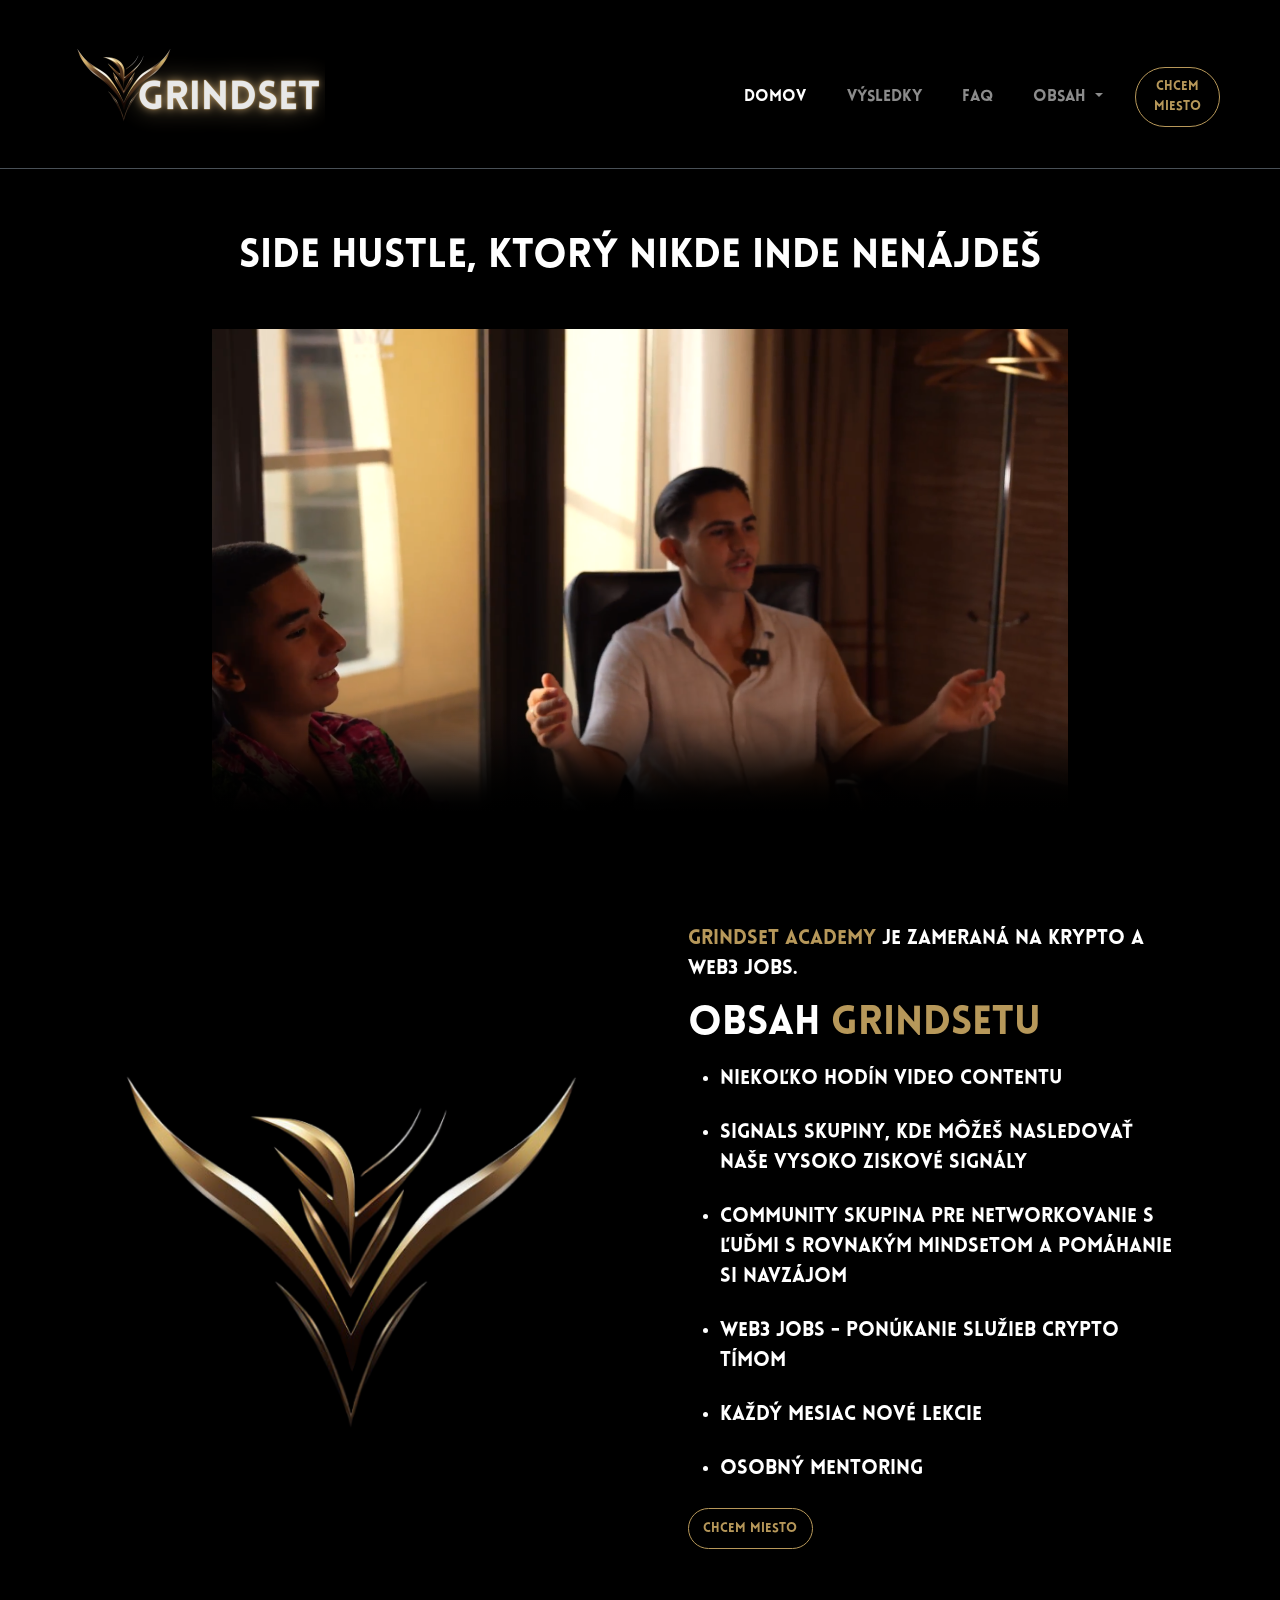
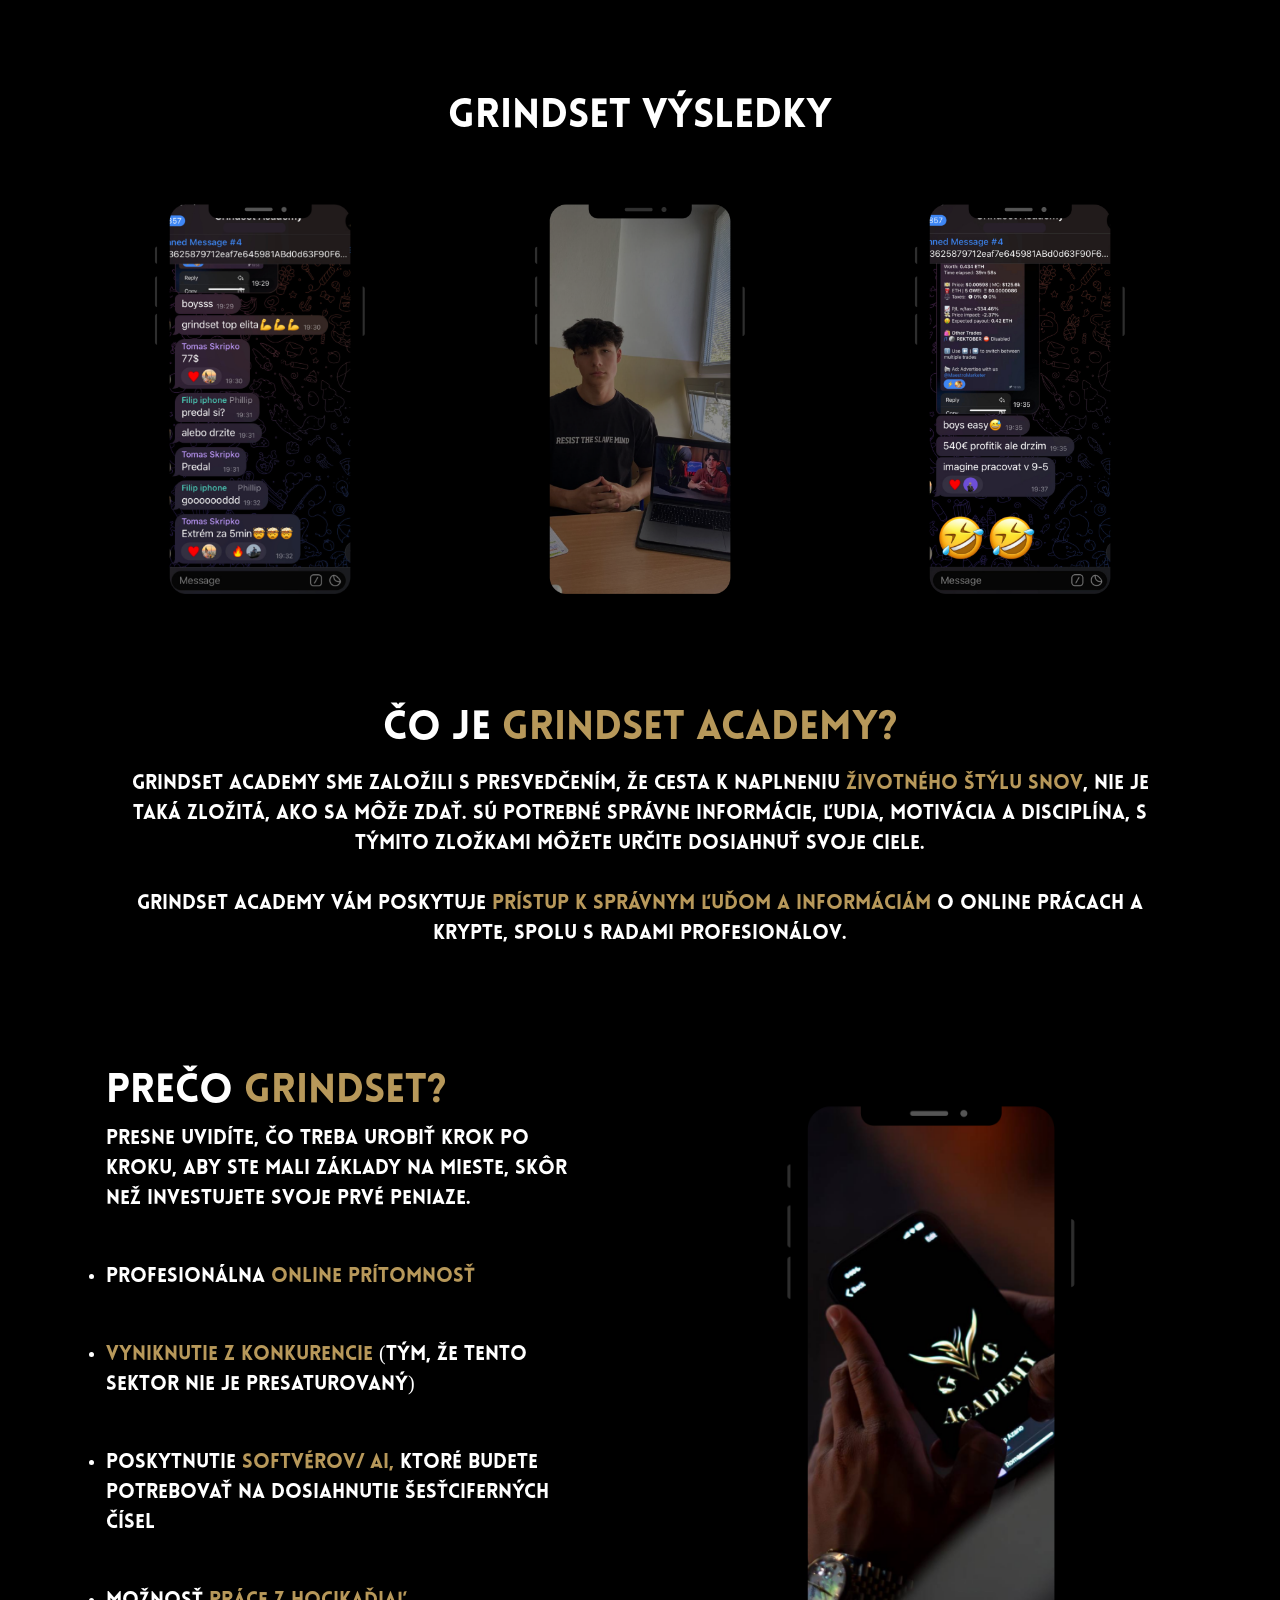
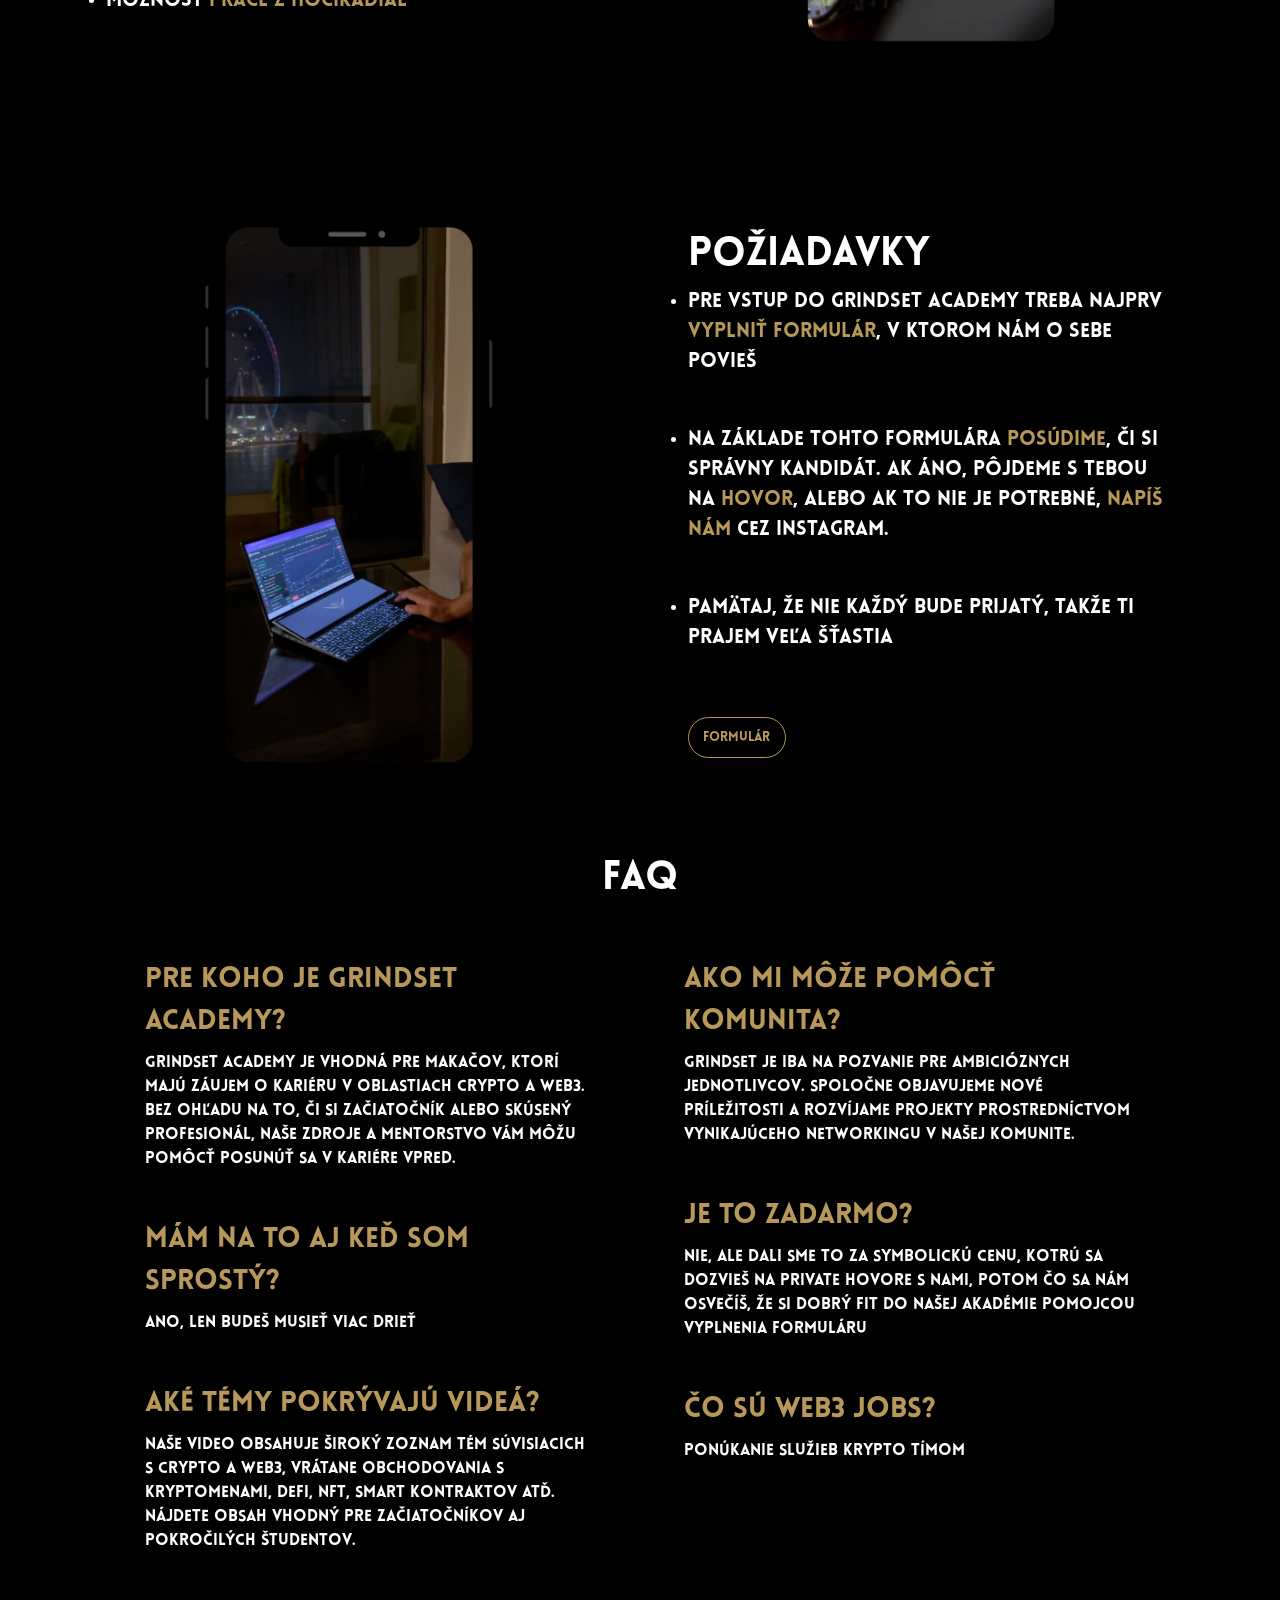
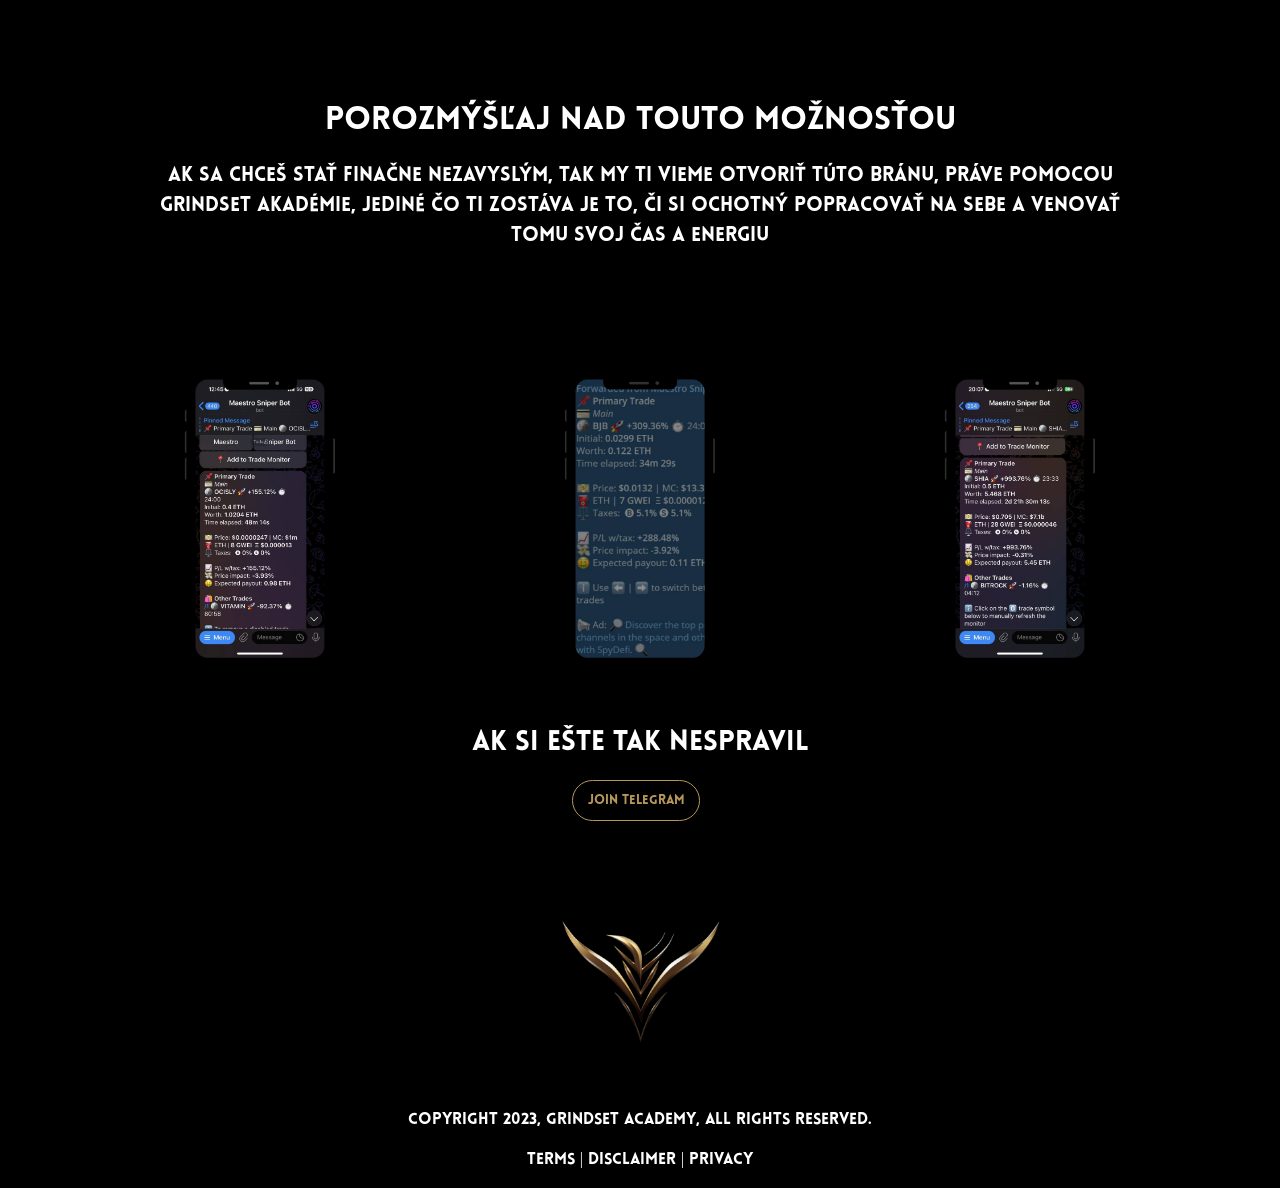
==== commit 6f82b547: "Add files via upload" ====
--- a/index.html
+++ b/index.html
@@ -57,7 +57,7 @@
      <!-- Navbar End -->
 
            <!-- Navbar -->
-           <nav class="navbar border-bottom navbar-expand-lg py-3" data-bs-theme="dark">
+           <nav class="navbar border-bottom navbar-expand-lg" data-bs-theme="dark">
             <div class="container-fluid">
               <a class="navbar-brand" href="#">
                 <img src="images/grindset-logo-text.png" alt="Bootstrap">
--- a/styles.css
+++ b/styles.css
@@ -18,6 +18,8 @@
         height: 100px;
         }
     .navbar{
+        padding-top: 1.8rem;
+        padding-bottom: 1.8rem;
         display: flex;
         flex-direction: row;
         justify-content: center;
@@ -35,7 +37,7 @@
         justify-content: center;
         align-items: center;
         gap: 5%;
-        width: 50%;
+        width: 55%;
         padding-top: 3%;
     }
     .navbar-collapse{
@@ -76,6 +78,8 @@
         height: 80px;
         }
     .navbar{
+        padding-top: 0.5rem;
+        padding-bottom: 0.5rem;
         display: flex;
         flex-direction: row;
         justify-content: center;
